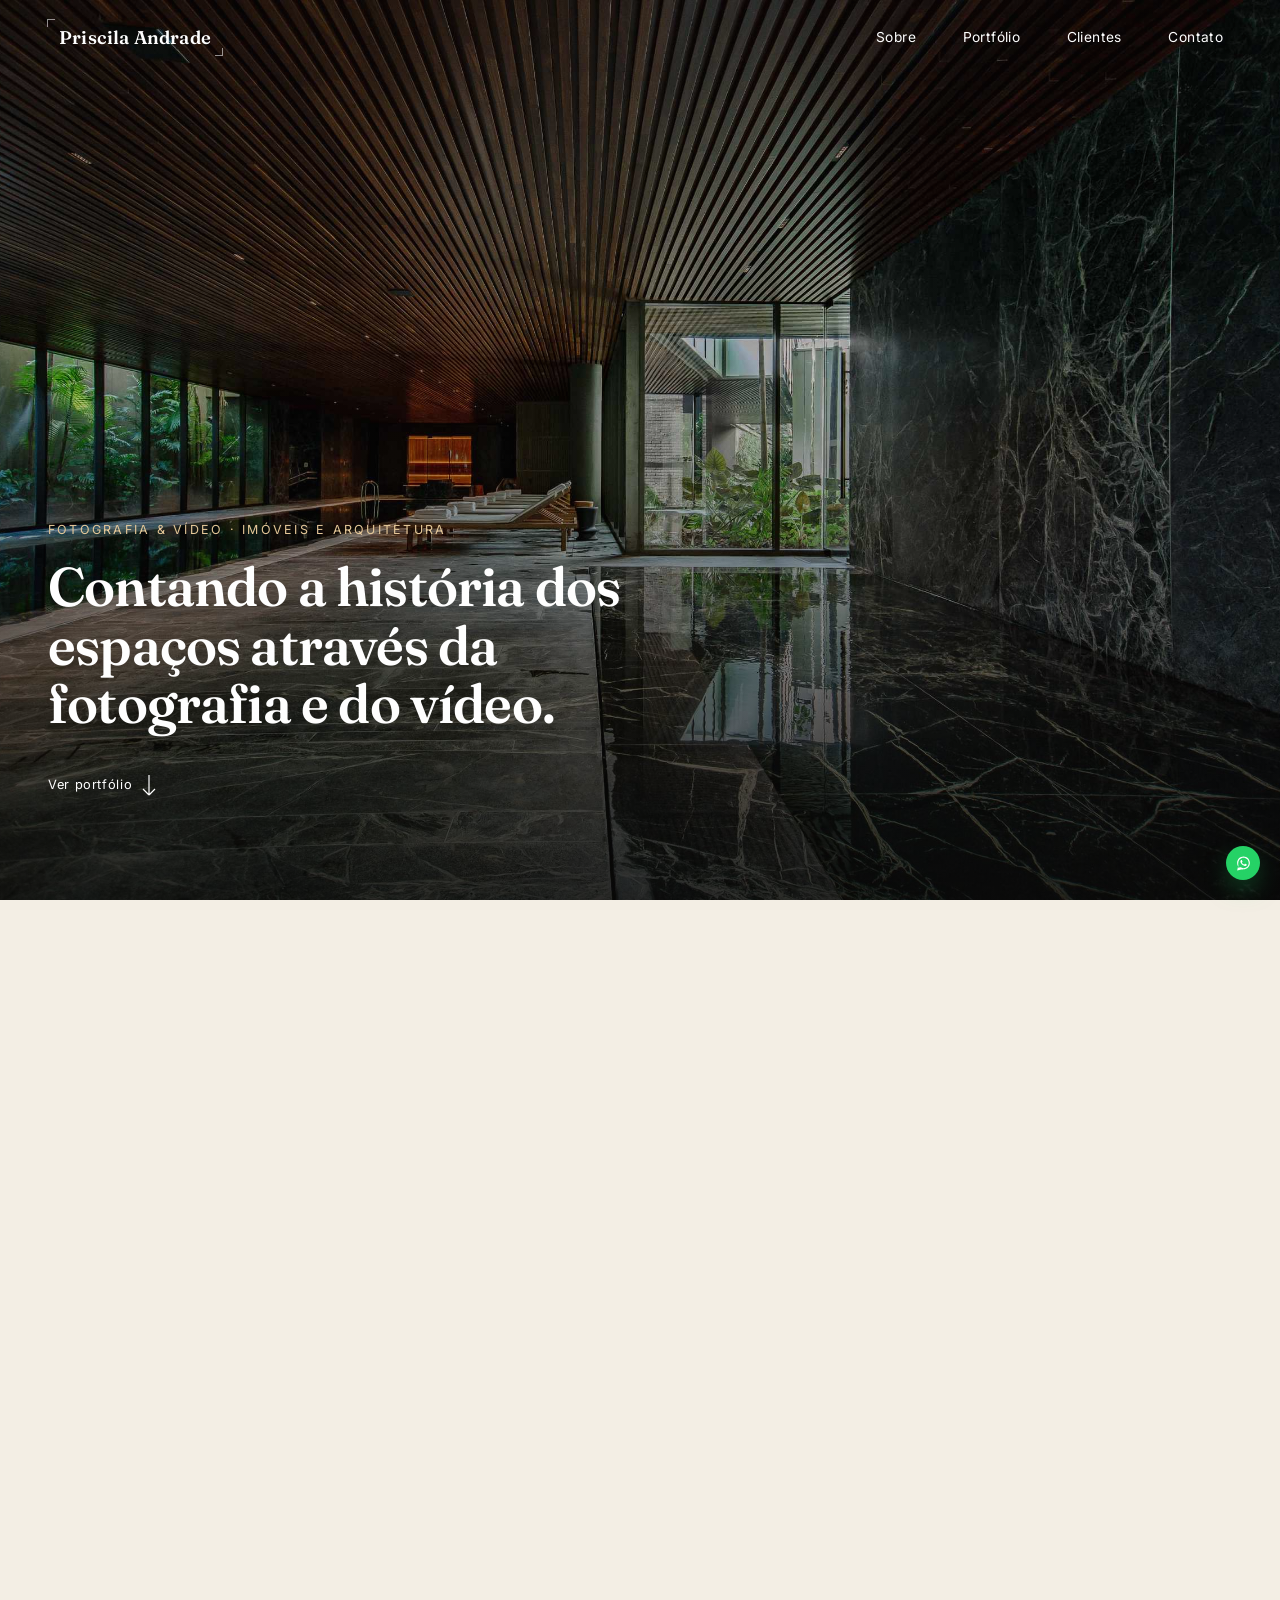
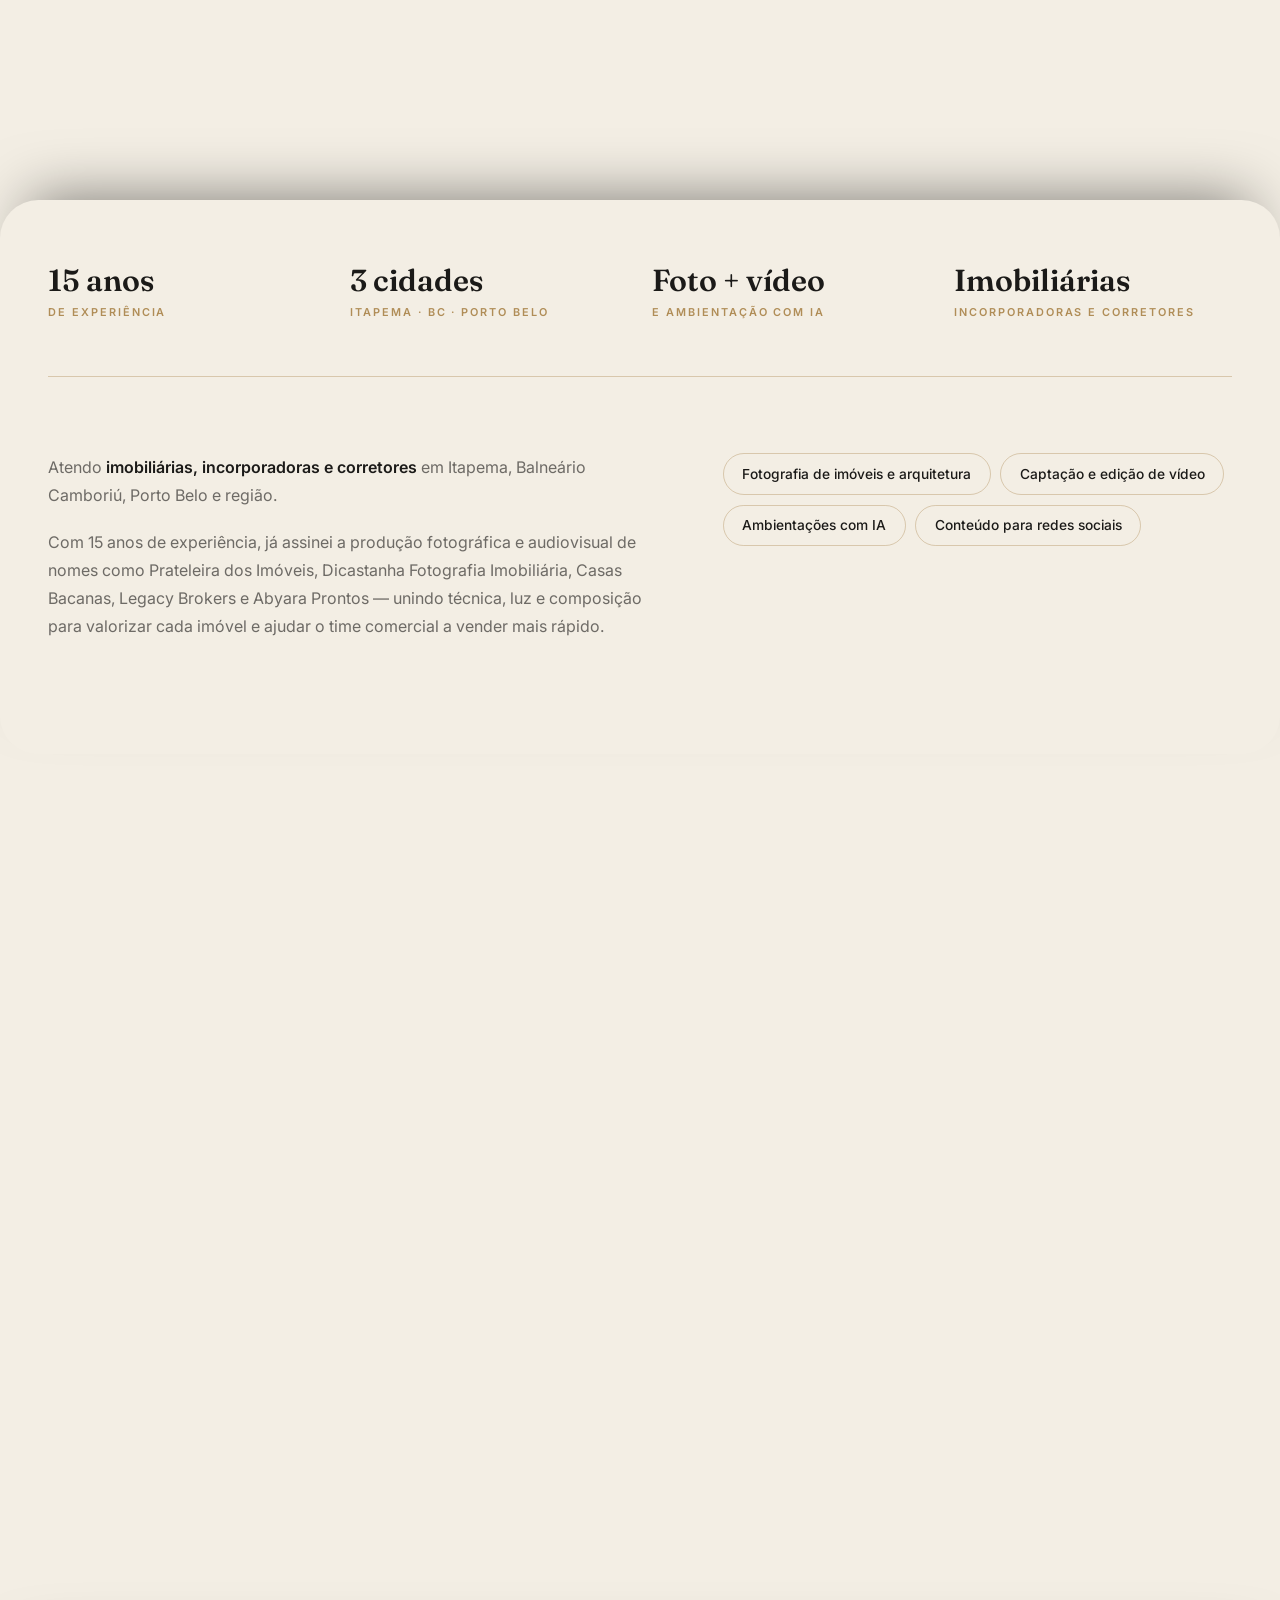
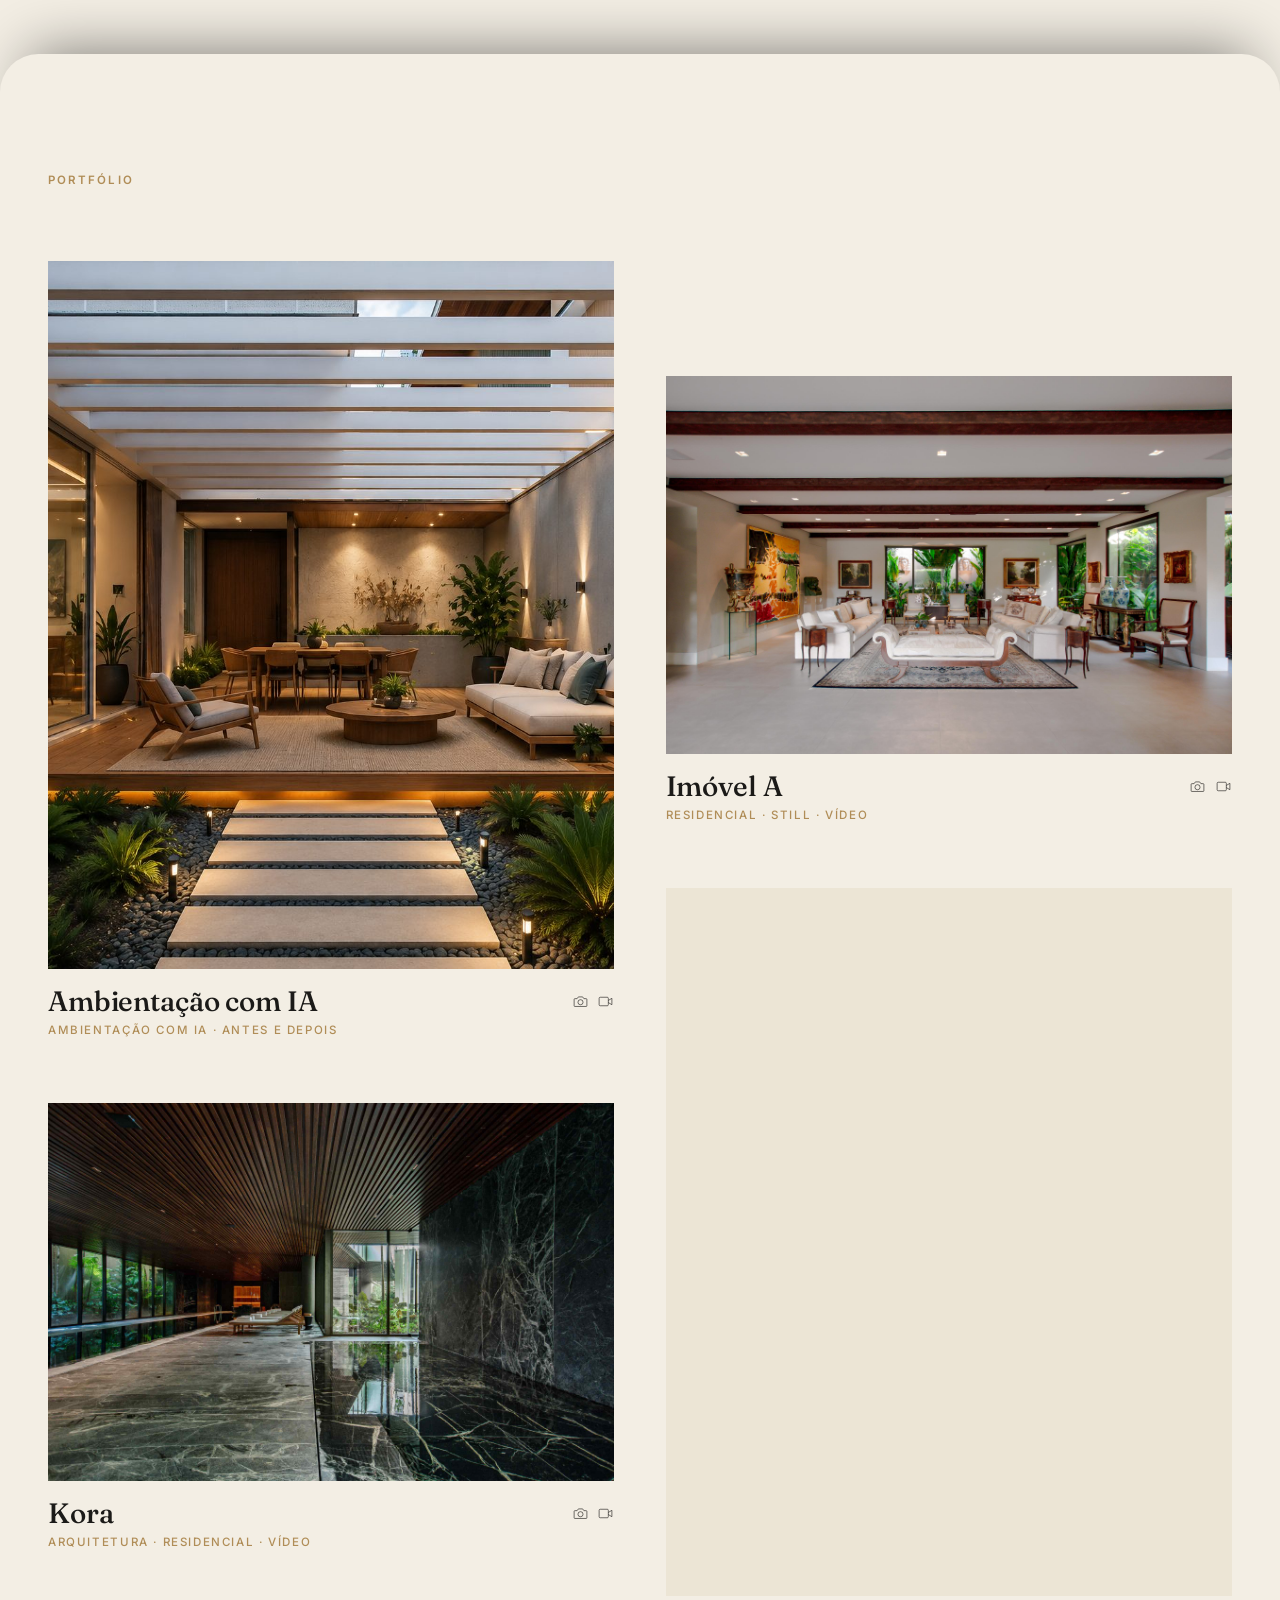
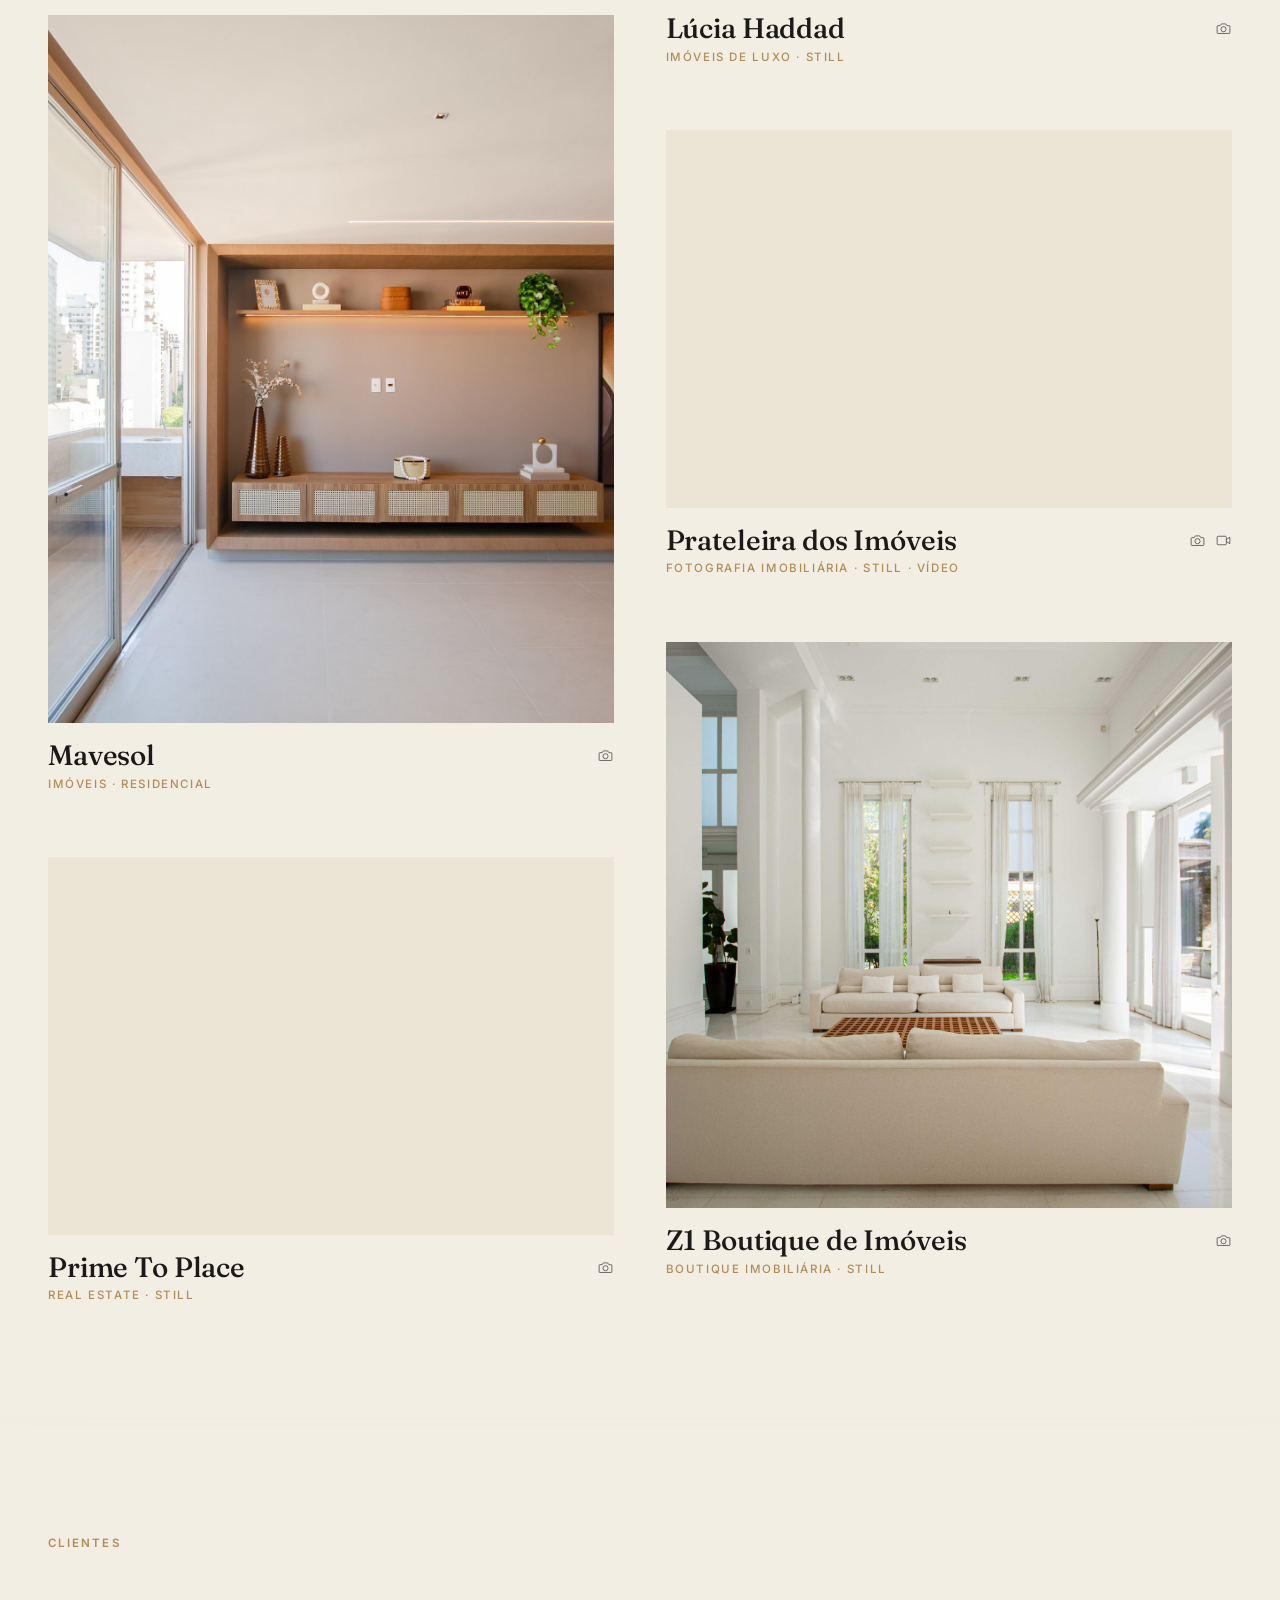
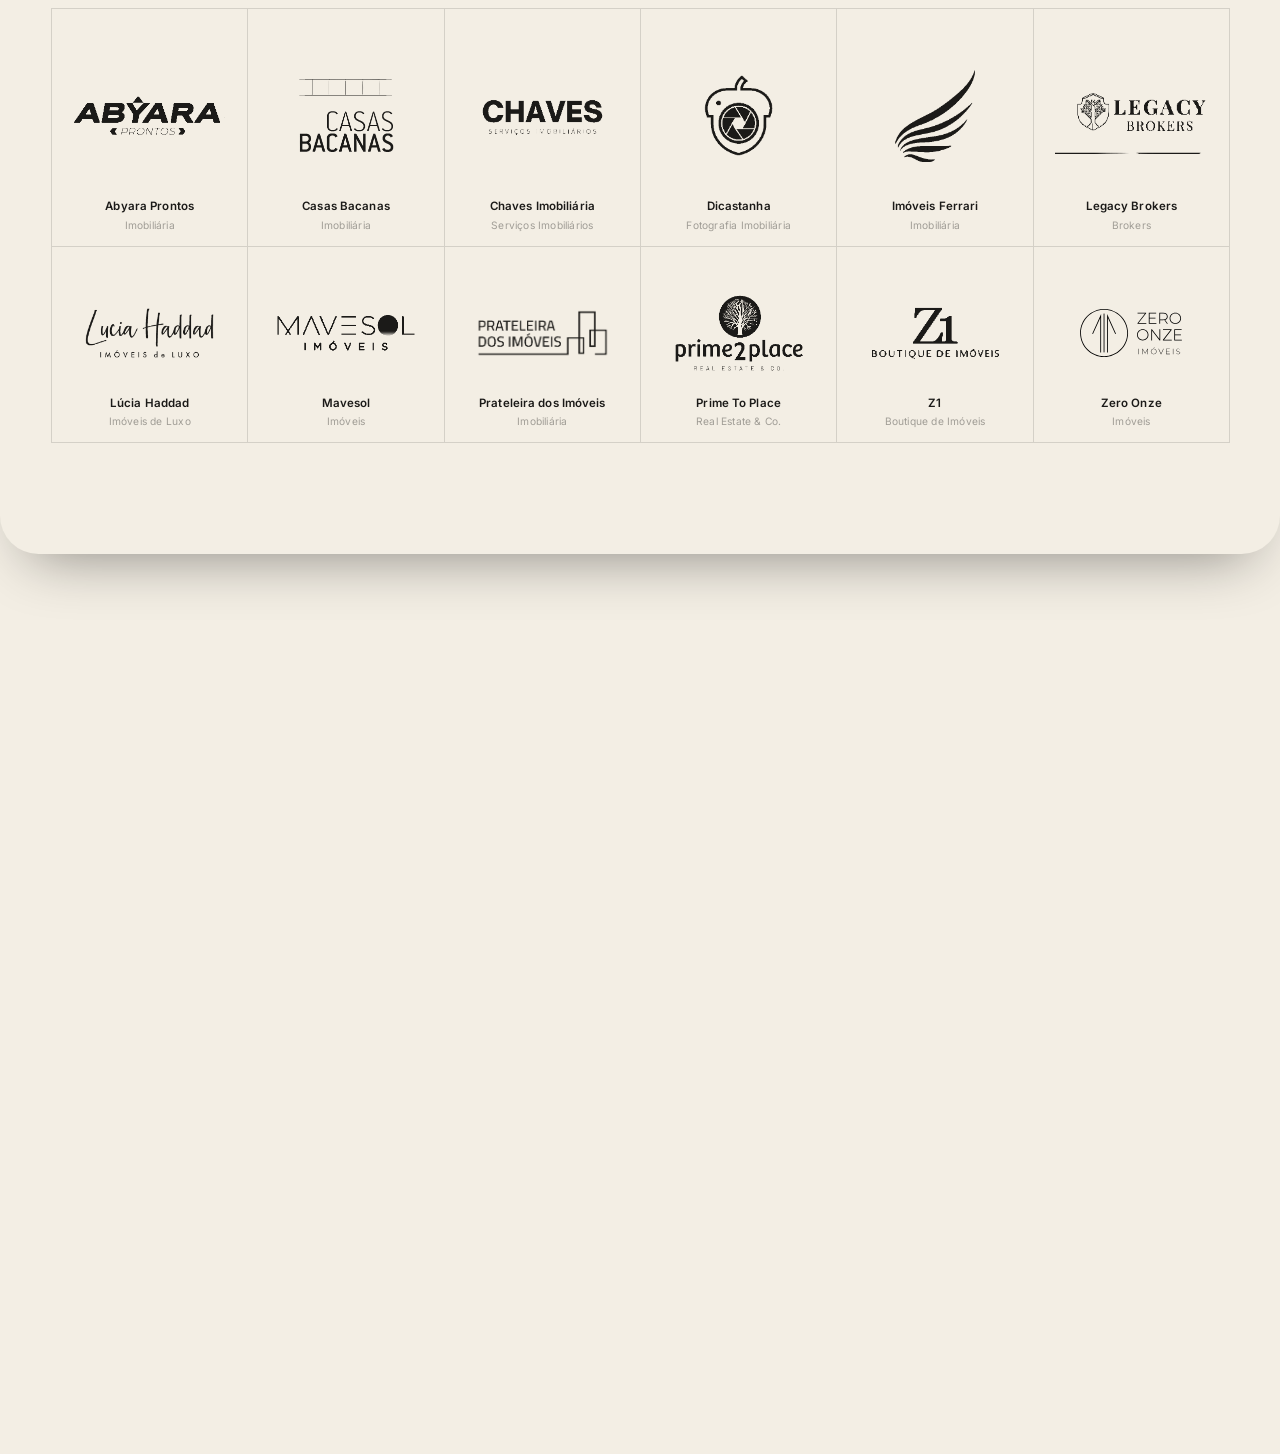
==== index.html @ 0132d10f "Mobile: one swipe moves to the next project and snaps to the screen Co-Authored-By: Claude Opus 5.5 " ====
<!doctype html>
<html lang="pt-BR">
<head>
<meta charset="UTF-8">
<meta name="viewport" content="width=device-width, initial-scale=1, viewport-fit=cover">
<meta name="color-scheme" content="light">
<link rel="icon" href="favicon.ico" sizes="any">
<link rel="icon" type="image/png" sizes="512x512" href="favicon-512.png">
<link rel="apple-touch-icon" href="apple-touch-icon.png">
<title>Fotografia de Imóveis em Itapema, Balneário Camboriú e Porto Belo | Priscila Andrade</title>
<meta name="description" content="Priscila Andrade, fotógrafa e videomaker especializada em imóveis e arquitetura. Atendimento em Itapema, Balneário Camboriú e Porto Belo, SC.">
<meta property="og:title" content="Priscila Andrade — Fotografia de Imóveis e Arquitetura">
<meta property="og:description" content="Fotografia e vídeo para imóveis e arquitetura em Itapema, Balneário Camboriú e Porto Belo.">
<meta property="og:image" content="https://priscilaandradefoto.com.br/share-image.jpg?v=2">
<meta property="og:image:width" content="1200">
<meta property="og:image:height" content="630">
<meta property="og:image:type" content="image/jpeg">
<meta property="og:url" content="https://priscilaandradefoto.com.br/">
<meta property="og:type" content="website">
<meta name="twitter:card" content="summary_large_image">
<meta name="twitter:title" content="Priscila Andrade — Fotografia de Imóveis e Arquitetura">
<meta name="twitter:description" content="Fotografia e vídeo para imóveis e arquitetura em Itapema, Balneário Camboriú e Porto Belo.">
<meta name="twitter:image" content="https://priscilaandradefoto.com.br/share-image.jpg?v=2">
<link rel="canonical" href="https://priscilaandradefoto.com.br/">
<script type="application/ld+json">
{
  "@context": "https://schema.org",
  "@graph": [
    {
      "@type": "WebSite",
      "@id": "https://priscilaandradefoto.com.br/#website",
      "url": "https://priscilaandradefoto.com.br/",
      "name": "Priscila Andrade — Fotografia & Vídeo para Imóveis e Arquitetura",
      "inLanguage": "pt-BR",
      "publisher": {
        "@id": "https://priscilaandradefoto.com.br/#negocio"
      }
    },
    {
      "@type": "ProfessionalService",
      "@id": "https://priscilaandradefoto.com.br/#negocio",
      "name": "Priscila Andrade — Fotografia & Vídeo",
      "description": "Fotografia e vídeo para imóveis e arquitetura, ambientações com inteligência artificial e conteúdo para redes sociais, para imobiliárias, incorporadoras e corretores.",
      "url": "https://priscilaandradefoto.com.br/",
      "image": "https://priscilaandradefoto.com.br/share-image.jpg?v=2",
      "telephone": "+5511974807165",
      "email": "priscilaandradefoto@gmail.com",
      "areaServed": [
        {
          "@type": "City",
          "name": "Itapema"
        },
        {
          "@type": "City",
          "name": "Balneário Camboriú"
        },
        {
          "@type": "City",
          "name": "Porto Belo"
        }
      ],
      "founder": {
        "@type": "Person",
        "@id": "https://priscilaandradefoto.com.br/#priscila",
        "name": "Priscila Andrade",
        "jobTitle": "Fotógrafa e videomaker",
        "url": "https://priscilaandradefoto.com.br/"
      },
      "sameAs": [
        "https://instagram.com/priscilaandradefoto"
      ]
    }
  ]
}
</script>
<link rel="preconnect" href="https://fonts.googleapis.com">
<link rel="preconnect" href="https://fonts.gstatic.com" crossorigin>
<link href="https://fonts.googleapis.com/css2?family=Fraunces:ital,opsz,wght@0,9..144,300;0,9..144,400;0,9..144,500;0,9..144,600;0,9..144,700;1,9..144,400;1,9..144,500&family=Inter:wght@300;400;500;600&display=swap" rel="stylesheet">
<link rel="stylesheet" href="style.css?v=20261118g">
</head>
<body>

<div class="grain"></div>

<header class="site-header" id="siteHeader">
  <a href="#top" class="brand">Priscila Andrade</a>
  <nav class="main-nav" id="mainNav">
    <a href="#sobre" class="nav-link">Sobre</a>
    <a href="#portfolio" class="nav-link">Portfólio</a>
    <a href="#clientes" class="nav-link">Clientes</a>
    <a href="#contato" class="nav-link">Contato</a>
  </nav>
  <button class="nav-toggle" id="navToggle" aria-label="Abrir menu" aria-expanded="false">
    <span></span><span></span><span></span>
  </button>
</header>

<div class="mobile-nav" id="mobileNav" aria-hidden="true">
  <div class="mobile-nav-bg" aria-hidden="true"></div>
  <div class="mobile-nav-inner">
    <nav class="mobile-nav-links" aria-label="Menu">
      <a href="#sobre" class="mobile-nav-link"><span class="mobile-nav-n">01</span><span>Sobre</span><span class="mobile-nav-arrow" aria-hidden="true">&rarr;</span></a>
      <a href="#portfolio" class="mobile-nav-link"><span class="mobile-nav-n">02</span><span>Portfólio</span><span class="mobile-nav-arrow" aria-hidden="true">&rarr;</span></a>
      <a href="#clientes" class="mobile-nav-link"><span class="mobile-nav-n">03</span><span>Clientes</span><span class="mobile-nav-arrow" aria-hidden="true">&rarr;</span></a>
      <a href="#contato" class="mobile-nav-link"><span class="mobile-nav-n">04</span><span>Contato</span><span class="mobile-nav-arrow" aria-hidden="true">&rarr;</span></a>
    </nav>
    <div class="mobile-nav-foot">
      <a class="footer-btn" href="https://wa.me/5511974807165" target="_blank" rel="noopener">
        <span class="footer-btn-label">Falar no WhatsApp</span>
        <span class="footer-btn-arrow" aria-hidden="true">&rarr;</span>
      </a>
      <div class="mobile-nav-panel">
        <span class="footer-label">Conecte</span>
        <div class="footer-social">
          <a href="https://instagram.com/priscilaandradefoto" target="_blank" rel="noopener" aria-label="Instagram @priscilaandradefoto" title="Instagram"><svg viewBox="0 0 24 24" width="20" height="20" fill="none" stroke="currentColor" stroke-width="1.7" aria-hidden="true"><rect x="3" y="3" width="18" height="18" rx="5"/><circle cx="12" cy="12" r="4.2"/><circle cx="17.2" cy="6.8" r="1.1" fill="currentColor" stroke="none"/></svg></a>
          <a href="https://wa.me/5511974807165" target="_blank" rel="noopener" aria-label="WhatsApp (11) 97480-7165" title="WhatsApp"><svg viewBox="0 0 32 32" width="21" height="21" fill="currentColor" aria-hidden="true"><path d="M16.02 3C9.4 3 4 8.37 4 15c0 2.37.66 4.58 1.8 6.47L4 29l7.73-1.75A11.9 11.9 0 0 0 16.02 27C22.63 27 28 21.63 28 15S22.63 3 16.02 3Zm0 21.8c-2.02 0-3.9-.58-5.5-1.58l-.4-.24-4.6 1.04 1-4.48-.26-.42A9.7 9.7 0 0 1 6.2 15c0-5.42 4.4-9.8 9.82-9.8 5.4 0 9.8 4.38 9.8 9.8 0 5.42-4.4 9.8-9.8 9.8Zm5.38-7.34c-.3-.15-1.75-.86-2.02-.96-.27-.1-.47-.15-.66.15-.2.3-.76.96-.94 1.16-.17.2-.35.22-.65.08-.3-.15-1.24-.46-2.37-1.46-.87-.78-1.46-1.74-1.63-2.04-.17-.3-.02-.46.13-.6.13-.13.3-.35.45-.52.15-.17.2-.3.3-.5.1-.2.05-.37-.02-.52-.08-.15-.66-1.6-.9-2.2-.24-.57-.48-.5-.66-.5h-.56c-.2 0-.52.07-.79.37s-1.04 1.02-1.04 2.48c0 1.46 1.07 2.87 1.22 3.07.15.2 2.1 3.2 5.08 4.49.71.3 1.26.49 1.69.63.71.22 1.36.19 1.87.12.57-.09 1.75-.71 2-1.4.24-.68.24-1.27.17-1.4-.07-.12-.27-.2-.57-.34Z"/></svg></a>
        </div>
        <a href="mailto:priscilaandradefoto@gmail.com">priscilaandradefoto@gmail.com</a>
      </div>
      <p class="mobile-nav-base">Itapema · Balneário Camboriú · Porto&nbsp;Belo</p>
    </div>
  </div>
</div>

<main id="top">

  <!-- HERO -->
  <div class="stage" id="stage">
    <section class="hero" id="hero">
      <div class="hero-media">
        <img src="kora/kora-01.jpg" alt="Piscina interna com forro de ripas de madeira, piso de mármore e jardim ao fundo — projeto Kora" class="hero-img" fetchpriority="high">
        <div class="hero-scrim"></div>
      </div>
      <div class="hero-content">
        <p class="hero-eyebrow reveal">Fotografia &amp; Vídeo · Imóveis e Arquitetura</p>
        <h1 class="hero-headline reveal">Contando a história dos espaços através da fotografia e do vídeo.</h1>
        <a href="#portfolio" class="hero-scroll reveal">
          <span>Ver portfólio</span>
          <svg width="14" height="22" viewBox="0 0 14 22" fill="none"><path d="M7 1V21M7 21L1 15M7 21L13 15" stroke="currentColor" stroke-width="1.2"/></svg>
        </a>
      </div>
    </section>
  <div class="sobre-band" id="sobreBand">
    <div class="sobre-band-inner">
      <span class="section-tag light reveal">Sobre</span>
      <h2 class="section-title sobre-title reveal">Priscila Andrade</h2>
      <p class="sobre-lead reveal">Fotógrafa e videomaker de imóveis e arquitetura. Paulistana, hoje em Itapema,&nbsp;SC.</p>
    </div>
  </div>
    <div class="stage-spacer" aria-hidden="true"></div>
    <span class="stage-anchor" id="sobre"></span>
    <section class="sobre">
      <div class="sobre-inner">
        <ul class="ficha reveal">
          <li><span class="ficha-num">15 anos</span><span class="ficha-label">de experiência</span></li>
          <li><span class="ficha-num">3 cidades</span><span class="ficha-label">Itapema · BC · Porto Belo</span></li>
          <li><span class="ficha-num">Foto + vídeo</span><span class="ficha-label">e ambientação com IA</span></li>
          <li><span class="ficha-num">Imobiliárias</span><span class="ficha-label">incorporadoras e corretores</span></li>
        </ul>
        <div class="sobre-body">
          <div class="sobre-copy">
            <p class="sobre-text reveal">Atendo <strong>imobiliárias, incorporadoras e corretores</strong> em Itapema, Balneário Camboriú, Porto Belo e região.</p>
            <p class="sobre-text reveal">Com 15 anos de experiência, já assinei a produção fotográfica e audiovisual de nomes como Prateleira dos Imóveis, Dicastanha Fotografia Imobiliária, Casas Bacanas, Legacy Brokers e Abyara Prontos — unindo técnica, luz e composição para valorizar cada imóvel e ajudar o time comercial a vender mais&nbsp;rápido.</p>
          </div>
          <ul class="sobre-chips reveal">
            <li>Fotografia de imóveis e arquitetura</li>
            <li>Captação e edição de vídeo</li>
            <li>Ambientações com IA</li>
            <li>Conteúdo para redes sociais</li>
          </ul>
        </div>
      </div>
    </section>
  </div>

  <!-- SOBRE -->
  <!-- PORTFOLIO -->
  <section class="portfolio" id="portfolio" aria-label="Portfólio">
    <div class="portfolio-heading">
      <span class="section-tag reveal">Portfólio</span>
    </div>
    <div class="pf-grid" id="portfolioList"></div>
  </section>

  <!-- CLIENTES -->
  <section class="clientes" id="clientes" aria-label="Clientes">
    <span class="section-tag reveal">Clientes</span>
    <div class="clients-grid" id="clientsGrid"></div>
  </section>

  <!-- CONTATO -->
</main>

<!-- RODAPÉ: fica parado atrás da página e é revelado no fim do scroll -->
<footer class="site-footer" id="contato">
  <div class="footer-bg" aria-hidden="true"></div>
  <div class="footer-inner">
    <div class="footer-top">
      <div class="footer-lead">
        <h2 class="footer-statement">Vamos contar a história do <em>seu imóvel?</em></h2>
        <a class="footer-btn" href="https://wa.me/5511974807165" target="_blank" rel="noopener">
          <span class="footer-btn-label">Falar no WhatsApp</span>
          <span class="footer-btn-arrow" aria-hidden="true">&rarr;</span>
        </a>
      </div>
      <div class="footer-cols">
        <div class="footer-col">
          <span class="footer-label">Navegue</span>
          <a href="#sobre">Sobre</a>
          <a href="#portfolio">Portfólio</a>
          <a href="#clientes">Clientes</a>
          <a href="/privacidade/">Privacidade</a>
        </div>
        <div class="footer-col">
          <span class="footer-label">Conecte</span>
          <div class="footer-social">
            <a href="https://instagram.com/priscilaandradefoto" target="_blank" rel="noopener" aria-label="Instagram @priscilaandradefoto" title="Instagram"><svg viewBox="0 0 24 24" width="20" height="20" fill="none" stroke="currentColor" stroke-width="1.7" aria-hidden="true"><rect x="3" y="3" width="18" height="18" rx="5"/><circle cx="12" cy="12" r="4.2"/><circle cx="17.2" cy="6.8" r="1.1" fill="currentColor" stroke="none"/></svg></a>
            <a href="https://wa.me/5511974807165" target="_blank" rel="noopener" aria-label="WhatsApp (11) 97480-7165" title="WhatsApp"><svg viewBox="0 0 32 32" width="21" height="21" fill="currentColor" aria-hidden="true"><path d="M16.02 3C9.4 3 4 8.37 4 15c0 2.37.66 4.58 1.8 6.47L4 29l7.73-1.75A11.9 11.9 0 0 0 16.02 27C22.63 27 28 21.63 28 15S22.63 3 16.02 3Zm0 21.8c-2.02 0-3.9-.58-5.5-1.58l-.4-.24-4.6 1.04 1-4.48-.26-.42A9.7 9.7 0 0 1 6.2 15c0-5.42 4.4-9.8 9.82-9.8 5.4 0 9.8 4.38 9.8 9.8 0 5.42-4.4 9.8-9.8 9.8Zm5.38-7.34c-.3-.15-1.75-.86-2.02-.96-.27-.1-.47-.15-.66.15-.2.3-.76.96-.94 1.16-.17.2-.35.22-.65.08-.3-.15-1.24-.46-2.37-1.46-.87-.78-1.46-1.74-1.63-2.04-.17-.3-.02-.46.13-.6.13-.13.3-.35.45-.52.15-.17.2-.3.3-.5.1-.2.05-.37-.02-.52-.08-.15-.66-1.6-.9-2.2-.24-.57-.48-.5-.66-.5h-.56c-.2 0-.52.07-.79.37s-1.04 1.02-1.04 2.48c0 1.46 1.07 2.87 1.22 3.07.15.2 2.1 3.2 5.08 4.49.71.3 1.26.49 1.69.63.71.22 1.36.19 1.87.12.57-.09 1.75-.71 2-1.4.24-.68.24-1.27.17-1.4-.07-.12-.27-.2-.57-.34Z"/></svg></a>
          </div>
          <a href="mailto:priscilaandradefoto@gmail.com">priscilaandradefoto@gmail.com</a>
        </div>
        <a href="#top" class="footer-up" aria-label="Voltar ao topo">&uarr;</a>
      </div>
    </div>
    <div class="footer-bottom">
      <div class="footer-base">
        <span>© <span id="year"></span> Priscila Andrade</span>
        <span>Itapema · Balneário Camboriú · Porto Belo</span>
        <div class="rl-credito"><a href="https://www.rlisboadesign.com.br/?utm_source=credito-site&utm_medium=rodape" target="_blank" rel="noopener" aria-label="Site desenvolvido por R. Lisboa Estúdio 162"><span>Desenvolvido por</span><svg viewBox="0 -170 2687 180" xmlns="http://www.w3.org/2000/svg" aria-hidden="true"><g fill="currentColor"><path d="M42.60-54L42.60-84.40L97.20-84.40Q107.20-84.40 112.80-89Q118.40-93.60 118.40-101.80L118.40-101.80Q118.40-110.20 112.80-114.70Q107.20-119.20 97.20-119.20L97.20-119.20L36.80-119.20L55.40-139L55.40 0L14 0L14-150L103-150Q120.20-150 133-143.90Q145.80-137.80 153-127.10Q160.20-116.40 160.20-101.80L160.20-101.80Q160.20-87.60 153-76.80Q145.80-66 133-60Q120.20-54 103-54L103-54L42.60-54ZM117.40 0L65-70.20L111.60-70.20L165.40 0L117.40 0Z"/><path d="M277.60-150L319-150L319-18.40L300.40-36.80L412.60-36.80L412.60 0L277.60 0L277.60-150Z"/><path d="M431.6 0V-110.10000000000001Q431.6 -114.2 435.70000000000005 -114.2H468.5Q472.6 -114.2 472.6 -110.10000000000001V0Z"/><rect x="430.112" y="-163.088" width="43.976" height="43.976" rx="14.818"/><path d="M631.40-37.20L631.40-37.20Q631.40-24 623.40-15Q615.40-6 600.60-1.40Q585.80 3.20 565.00 3.20L565.00 3.20Q543.60 3.20 527.50-2Q511.40-7.20 502.40-16.60Q493.40-26 492.80-38.40L492.80-38.40L534.20-38.40Q535.60-33.80 539.70-30.50Q543.80-27.20 550.60-25.50Q557.40-23.80 566.80-23.80L566.80-23.80Q579.00-23.80 585.30-26.20Q591.60-28.60 591.60-33.40L591.60-33.40Q591.60-37.20 586.80-39.10Q582.00-41 570.40-42L570.40-42L550.20-43.60Q530.00-45 518.10-49.70Q506.20-54.40 501.00-61.90Q495.80-69.40 495.80-79L495.80-79Q495.80-92 503.90-100.50Q512.00-109 526.50-113.30Q541.00-117.60 560.40-117.60L560.40-117.60Q579.60-117.60 594.60-112.60Q609.60-107.60 618.60-98.70Q627.60-89.80 629.00-77.80L629.00-77.80L587.60-77.80Q586.60-81.60 583.20-84.70Q579.80-87.80 573.80-89.80Q567.80-91.80 558.40-91.80L558.40-91.80Q547.40-91.80 541.70-89.40Q536.00-87 536.00-82.60L536.00-82.60Q536.00-79.20 539.50-77.20Q543.00-75.20 552.60-74.40L552.60-74.40L579.20-72.40Q599.00-71.20 610.40-66.70Q621.80-62.20 626.60-54.80Q631.40-47.40 631.40-37.20Z"/><path d="M646.60 0L646.60-154L687.60-154L687.60-81L682.20-70.60L682.20-41.80L687.60-31.80L687.60 0L646.60 0ZM674.40-57L674.40-57Q677.20-75.60 685.40-89.10Q693.60-102.60 706.50-110.10Q719.40-117.60 735.40-117.60L735.40-117.60Q752.20-117.60 764.90-110Q777.60-102.40 784.70-88.80Q791.80-75.20 791.80-57L791.80-57Q791.80-39.20 784.70-25.50Q777.60-11.80 764.90-4.30Q752.20 3.20 735.40 3.20L735.40 3.20Q719.20 3.20 706.40-4.30Q693.60-11.80 685.40-25.40Q677.20-39 674.40-57ZM750.60-57L750.60-57Q750.60-65.60 747.10-72.20Q743.60-78.80 737.40-82.60Q731.20-86.40 723.00-86.40L723.00-86.40Q714.80-86.40 707.40-82.60Q700.00-78.80 694.40-72.20Q688.80-65.60 685.80-57L685.80-57Q688.80-48.60 694.40-42Q700.00-35.40 707.40-31.70Q714.80-28 723.00-28L723.00-28Q731.20-28 737.40-31.70Q743.60-35.40 747.10-42Q750.60-48.60 750.60-57Z"/><path d="M876.40 3.20L876.40 3.20Q854.40 3.20 838-4.30Q821.60-11.80 812.40-25.50Q803.20-39.20 803.20-57L803.20-57Q803.20-75.20 812.40-88.80Q821.60-102.40 838-110Q854.40-117.60 876.40-117.60L876.40-117.60Q898.20-117.60 914.70-110Q931.20-102.40 940.40-88.80Q949.60-75.20 949.60-57L949.60-57Q949.60-39.20 940.40-25.50Q931.20-11.80 914.70-4.30Q898.20 3.20 876.40 3.20ZM876.40-27L876.40-27Q886.40-27 893.50-30.60Q900.60-34.20 904.40-41Q908.20-47.80 908.20-57L908.20-57Q908.20-66.60 904.40-73.30Q900.60-80 893.50-83.60Q886.40-87.20 876.40-87.20L876.40-87.20Q866.40-87.20 859.20-83.60Q852-80 848.20-73.30Q844.40-66.60 844.40-57.20L844.40-57.20Q844.40-47.80 848.20-41Q852-34.20 859.20-30.60Q866.40-27 876.40-27Z"/><path d="M1110.40 0L1068 0L1062.80-41.20L1068.20-57L1062.80-72.80L1068-114.20L1110.40-114.20L1103.20-57.20L1110.40 0ZM1077.60-57L1077.60-57Q1074.80-39 1066.50-25.40Q1058.20-11.80 1045.50-4.30Q1032.80 3.20 1016.60 3.20L1016.60 3.20Q999.80 3.20 987.10-4.30Q974.40-11.80 967.20-25.50Q960-39.20 960-57L960-57Q960-75.20 967.20-88.80Q974.40-102.40 987.10-110Q999.80-117.60 1016.60-117.60L1016.60-117.60Q1032.80-117.60 1045.50-110.10Q1058.20-102.60 1066.60-89.10Q1075-75.60 1077.60-57ZM1001.40-57L1001.40-57Q1001.40-48.60 1004.90-42Q1008.40-35.40 1014.60-31.70Q1020.80-28 1028.80-28L1028.80-28Q1037.20-28 1044.60-31.70Q1052-35.40 1057.60-42Q1063.20-48.60 1066-57L1066-57Q1063.20-65.60 1057.60-72.20Q1052-78.80 1044.60-82.60Q1037.20-86.40 1028.80-86.40L1028.80-86.40Q1020.80-86.40 1014.60-82.60Q1008.40-78.80 1004.90-72.20Q1001.40-65.60 1001.40-57Z"/></g><circle cx="204" cy="-21" r="23" class="rl-p"/><rect x="1174.8" y="-61.2" width="69.7" height="8.200000000000001" class="rl-f"/><g transform="translate(1304.5 0)" fill="currentColor" opacity=".6"><path d="M31.80-86L136.60-86L136.60-64L31.80-64L31.80-86ZM38.60-142L49.20-75L38.60-8L26-22.80L142.40-22.80L142.40 0L11.60 0L23.60-75L11.60-150L141.40-150L141.40-127.20L26-127.20L38.60-142Z"/><path d="M280.20-34.40L280.20-34.40Q280.20-23 273.80-14.60Q267.40-6.20 254.40-1.70Q241.40 2.80 221.80 2.80L221.80 2.80Q201.60 2.80 186.80-2.30Q172.00-7.40 163.90-16.70Q155.80-26 155.20-38.20L155.20-38.20L181.60-38.20Q182.80-31.80 188.10-26.90Q193.40-22 202.10-19.40Q210.80-16.80 222-16.80L222-16.80Q238.20-16.80 246.40-20.70Q254.60-24.60 254.60-32.60L254.60-32.60Q254.60-38 249.10-40.80Q243.60-43.60 228.40-45L228.40-45L206.20-47Q188.20-48.60 177.80-53.50Q167.40-58.40 163.00-65.50Q158.60-72.60 158.60-80.60L158.60-80.60Q158.60-92.20 165.80-100Q173.00-107.80 185.80-111.90Q198.60-116 215.60-116L215.60-116Q233.20-116 247.00-111.10Q260.80-106.20 269-97.50Q277.20-88.80 278.20-77.40L278.20-77.40L251.80-77.40Q251.00-82 247.10-86.30Q243.20-90.60 235.30-93.50Q227.40-96.40 214.20-96.40L214.20-96.40Q200.20-96.40 192.30-92.80Q184.40-89.20 184.40-82.20L184.40-82.20Q184.40-77.80 189.20-74.70Q194.00-71.60 207.00-70.40L207.00-70.40L235.60-67.80Q252.80-66.20 262.50-61.70Q272.20-57.20 276.20-50.20Q280.20-43.20 280.20-34.40Z"/><path d="M308.60-93.20L284.40-93.20L284.40-105L308.60-111.20L319.40-142.80L334.60-142.80L334.60-113.20L387.20-113.20L387.20-93.20L334.60-93.20L334.60-44.20Q334.60-30 340.70-24.30Q346.80-18.60 360.60-18.60L360.60-18.60Q369.40-18.60 376.20-20.50Q383.00-22.40 389.20-26L389.20-26L389.20-4.60Q384.00-2 374.50 0.40Q365.00 2.80 355.00 2.80L355.00 2.80Q338.40 2.80 328.20-2.70Q318.00-8.20 313.30-17.90Q308.60-27.60 308.60-40.20L308.60-40.20L308.60-93.20Z"/><path d="M451.60 2.80L451.60 2.80Q436.00 2.80 425.10-3.60Q414.20-10 408.40-22Q402.60-34 402.60-50.60L402.60-50.60L402.60-113.20L428.60-113.20L428.60-54.60Q428.60-37 436.70-27.90Q444.80-18.80 460.00-18.80L460.00-18.80Q471.00-18.80 478.90-23.60Q486.80-28.40 491.20-37.30Q495.60-46.20 495.60-58L495.60-58L504.60-53Q503.00-35.60 495.80-23.10Q488.60-10.60 477.20-3.90Q465.80 2.80 451.60 2.80ZM528.20 0L502.20 0L495.60-40.80L495.60-113.20L521.60-113.20L521.60-36.80L528.20 0ZM447.40-125.40L471.80-159.80L497.80-159.80L472.40-125.40L447.40-125.40Z"/><path d="M679.20 0L652.60 0L648.20-43L654.00-56.40L648.40-71.80L656.80-154L683.60-154L673.40-58.20L679.20 0ZM660.20-56.60L660.20-56.60Q656.40-38.80 647.60-25.40Q638.80-12 625.90-4.60Q613.00 2.80 597.20 2.80L597.20 2.80Q580.60 2.80 567.80-4.70Q555.00-12.20 547.80-25.60Q540.60-39 540.60-56.60L540.60-56.60Q540.60-74.40 547.80-87.70Q555.00-101 567.80-108.50Q580.60-116 597.20-116L597.20-116Q613.00-116 625.90-108.60Q638.80-101.20 647.70-87.90Q656.60-74.60 660.20-56.60ZM567.00-56.60L567.00-56.60Q567.00-45.20 571.70-36.50Q576.40-27.80 584.60-22.90Q592.80-18 603.40-18L603.40-18Q614.20-18 623.40-22.90Q632.60-27.80 639.70-36.50Q646.80-45.20 651.00-56.60L651.00-56.60Q646.80-68 639.70-76.70Q632.60-85.40 623.40-90.30Q614.20-95.20 603.40-95.20L603.40-95.20Q592.80-95.20 584.60-90.30Q576.40-85.40 571.70-76.70Q567.00-68 567.00-56.60Z"/><path d="M700.20 0L700.20-114L713.20-111.60L726.20-114L726.20 0L700.20 0ZM713.20-128.20L713.20-128.20Q705.80-128.20 701.00-132.30Q696.20-136.40 696.20-143L696.20-143Q696.20-149.60 701.00-153.70Q705.80-157.80 713.20-157.80L713.20-157.80Q720.80-157.80 725.50-153.70Q730.20-149.60 730.20-143L730.20-143Q730.20-136.40 725.50-132.30Q720.80-128.20 713.20-128.20Z"/><path d="M812.40 2.80L812.40 2.80Q791.80 2.80 776.30-4.70Q760.80-12.20 752.10-25.60Q743.40-39 743.40-56.60L743.40-56.60Q743.40-74.40 752.10-87.70Q760.80-101 776.30-108.50Q791.80-116 812.40-116L812.40-116Q833.00-116 848.50-108.50Q864.00-101 872.70-87.70Q881.40-74.40 881.40-56.60L881.40-56.60Q881.40-39 872.70-25.60Q864.00-12.20 848.50-4.70Q833.00 2.80 812.40 2.80ZM812.40-17.60L812.40-17.60Q825.60-17.60 835.10-22.40Q844.60-27.20 849.80-35.90Q855.00-44.60 855.00-56.60L855.00-56.60Q855.00-68.60 849.80-77.30Q844.60-86 835.10-90.80Q825.60-95.60 812.40-95.60L812.40-95.60Q799.40-95.60 789.80-90.80Q780.20-86 775.00-77.30Q769.80-68.60 769.80-56.60L769.80-56.60Q769.80-44.60 775.00-35.90Q780.20-27.20 789.80-22.40Q799.40-17.60 812.40-17.60Z"/><path d="M990.60-150L1010.40-150L1010.40 0L984.00 0L984.00-142L998.40-129.20L935.60-118.20L935.60-139.20L990.60-150Z"/><path d="M1110.80-152.80L1110.80-152.80Q1128.60-152.80 1142.40-147.40Q1156.20-142 1165.00-132.70Q1173.80-123.40 1176.00-111.40L1176.00-111.40L1150.00-111.40Q1146.80-119.60 1138.00-125.30Q1129.20-131 1111.40-131L1111.40-131Q1093.40-131 1082.00-124.30Q1070.60-117.60 1065.30-105.30Q1060.00-93 1060.00-75.80L1060.00-75.80Q1060.00-58 1066.00-45.20Q1072.00-32.40 1083.80-25.70Q1095.60-19 1113.00-19L1113.00-19Q1126.20-19 1135.10-22.70Q1144.00-26.40 1148.50-33Q1153.00-39.60 1153.00-47.80L1153.00-47.80Q1153.00-55.60 1149.00-61.70Q1145.00-67.80 1136.70-71.40Q1128.40-75 1115.40-75L1115.40-75Q1098.00-75 1083.20-66.60Q1068.40-58.20 1058.60-44.80L1058.60-44.80L1047.40-53Q1054.00-65.20 1064.50-75.10Q1075.00-85 1089.10-90.90Q1103.20-96.80 1120.60-96.80L1120.60-96.80Q1138.40-96.80 1151.70-90.90Q1165.00-85 1172.30-74.20Q1179.60-63.40 1179.60-48.60L1179.60-48.60Q1179.60-33.40 1171.40-21.80Q1163.20-10.20 1148.30-3.70Q1133.40 2.80 1113.00 2.80L1113.00 2.80Q1087.20 2.80 1069.60-7.10Q1052.00-17 1043.10-34.60Q1034.20-52.20 1034.20-75L1034.20-75Q1034.20-97.80 1043.00-115.40Q1051.80-133 1068.90-142.90Q1086.00-152.80 1110.80-152.80Z"/><path d="M1220.00-98.40L1193.40-98.40Q1194.60-115 1204.10-127.20Q1213.60-139.40 1229.40-146.10Q1245.20-152.80 1265.40-152.80L1265.40-152.80Q1284.60-152.80 1299.10-146.80Q1313.60-140.80 1321.70-130Q1329.80-119.20 1329.80-105L1329.80-105Q1329.80-94 1324.50-84.60Q1319.20-75.20 1307.10-65.50Q1295.00-55.80 1274.40-43.60L1274.40-43.60L1224.60-14.20L1221.20-22L1334.40-22L1334.40 0L1194.80 0L1194.80-19.20L1258.60-58Q1275.40-68.20 1285.10-75.70Q1294.80-83.20 1299.00-89.80Q1303.20-96.40 1303.20-103.80L1303.20-103.80Q1303.20-111.60 1299.00-117.80Q1294.80-124 1286.30-127.60Q1277.80-131.20 1264.60-131.20L1264.60-131.20Q1249.60-131.20 1240.00-126.80Q1230.40-122.40 1225.70-114.90Q1221.00-107.40 1220.00-98.40L1220.00-98.40Z"/></g></svg></a></div>
      </div>
    </div>
  </div>
</footer>

<!-- WHATSAPP FLOAT -->
<a class="whatsapp-float" href="https://wa.me/5511974807165" target="_blank" rel="noopener" aria-label="Falar no WhatsApp">
  <svg viewBox="0 0 32 32" width="17" height="17" fill="currentColor"><path d="M16.02 3C9.4 3 4 8.37 4 15c0 2.37.66 4.58 1.8 6.47L4 29l7.73-1.75A11.9 11.9 0 0 0 16.02 27C22.63 27 28 21.63 28 15S22.63 3 16.02 3Zm0 21.8c-2.02 0-3.9-.58-5.5-1.58l-.4-.24-4.6 1.04 1-4.48-.26-.42A9.7 9.7 0 0 1 6.2 15c0-5.42 4.4-9.8 9.82-9.8 5.4 0 9.8 4.38 9.8 9.8 0 5.42-4.4 9.8-9.8 9.8Zm5.38-7.34c-.3-.15-1.75-.86-2.02-.96-.27-.1-.47-.15-.66.15-.2.3-.76.96-.94 1.16-.17.2-.35.22-.65.08-.3-.15-1.24-.46-2.37-1.46-.87-.78-1.46-1.74-1.63-2.04-.17-.3-.02-.46.13-.6.13-.13.3-.35.45-.52.15-.17.2-.3.3-.5.1-.2.05-.37-.02-.52-.08-.15-.66-1.6-.9-2.2-.24-.57-.48-.5-.66-.5h-.56c-.2 0-.52.07-.79.37s-1.04 1.02-1.04 2.48c0 1.46 1.07 2.87 1.22 3.07.15.2 2.1 3.2 5.08 4.49.71.3 1.26.49 1.69.63.71.22 1.36.19 1.87.12.57-.09 1.75-.71 2-1.4.24-.68.24-1.27.17-1.4-.07-.12-.27-.2-.57-.34Z"/></svg>
</a>

<!-- CASE OVERLAY -->
<div class="case-overlay" id="caseOverlay" aria-hidden="true">
  <div class="case-watermark" id="caseWatermark" aria-hidden="true"></div>
  <button class="overlay-close" id="caseClose" aria-label="Fechar case">✕</button>
  <div class="case-inner">
    <div class="case-head">
      <h2 class="case-title" id="caseTitle"></h2>
      <div class="case-tags" id="caseTags"></div>
    </div>
    <div class="case-video" id="caseVideo"></div>
    <div class="case-gallery" id="caseGallery"></div>
    <div class="case-video" id="caseVideo2"></div>
    <div class="case-more" id="caseMore"></div>
  </div>
</div>

<!-- LIGHTBOX -->
<div class="lightbox" id="lightbox" aria-hidden="true">
  <button class="overlay-close" id="lightboxClose" aria-label="Fechar imagem">✕</button>
  <button class="lightbox-nav lightbox-prev" id="lightboxPrev" aria-label="Foto anterior">‹</button>
  <button class="lightbox-nav lightbox-next" id="lightboxNext" aria-label="Próxima foto">›</button>
  <div class="lightbox-stage">
    <img id="lightboxImg" src="" alt="" decoding="async">
  </div>
  <div class="lightbox-counter" id="lightboxCounter"></div>
</div>

<script src="script.js?v=20261118g"></script>
<script src="cookies.js?v=20261118"></script>
</body>
</html>
---- style.css ----
/* ============ TOKENS ============ */
:root{
  color-scheme: light;
  --bg: #F3EEE4;
  --bg-raised: #ece5d5;
  --ink: #1B1A18;
  --ink-soft: rgba(27,26,24,.62);
  --ink-faint: rgba(27,26,24,.38);
  --gold: #B08D57;
  --gold-line: rgba(176,141,87,.4);
  --serif: 'Fraunces', Georgia, serif;
  --sans: 'Inter', -apple-system, BlinkMacSystemFont, sans-serif;
  --ease: cubic-bezier(.16,.84,.44,1);
  --header-h: 76px;
}

@media (prefers-color-scheme: dark){
  :root{
    color-scheme: light;
    --bg: #F3EEE4;
    --bg-raised: #ece5d5;
    --ink: #1B1A18;
    --ink-soft: rgba(27,26,24,.62);
    --ink-faint: rgba(27,26,24,.38);
    --gold: #B08D57;
    --gold-line: rgba(176,141,87,.4);
  }
}

*{ box-sizing:border-box; margin:0; padding:0; }
html{ scroll-behavior:smooth; }
body{
  background:var(--bg);
  color:var(--ink);
  font-family:var(--sans);
  font-weight:400;
  line-height:1.5;
  -webkit-font-smoothing:antialiased;
  overflow-x:hidden;
}
img{ max-width:100%; display:block; }
a{ color:inherit; text-decoration:none; }
ul{ list-style:none; }
button{ font:inherit; background:none; border:none; cursor:pointer; color:inherit; }
::selection{ background:var(--gold); color:#fff; }

.grain{
  position:fixed; inset:0; z-index:9998; pointer-events:none;
  opacity:.035; mix-blend-mode:multiply;
  background-image:url("data:image/svg+xml,%3Csvg xmlns='http://www.w3.org/2000/svg' width='120' height='120'%3E%3Cfilter id='n'%3E%3CfeTurbulence type='fractalNoise' baseFrequency='.9' numOctaves='2' stitchTiles='stitch'/%3E%3C/filter%3E%3Crect width='100%25' height='100%25' filter='url(%23n)'/%3E%3C/svg%3E");
}

.reveal{ opacity:0; transform:translateY(28px); transition:opacity .9s var(--ease), transform .9s var(--ease); }
.reveal.in-view{ opacity:1; transform:translateY(0); }

.section-tag{
  display:inline-block; font-family:var(--sans); font-size:.72rem; letter-spacing:.18em;
  text-transform:uppercase; color:var(--gold); font-weight:600; margin-bottom:1rem;
}
.section-tag.light{ color:#e6c99a; }
.section-title{
  font-family:var(--serif); font-weight:500; font-size:clamp(2.2rem,5.5vw,3.6rem);
  letter-spacing:-.01em; margin-bottom:1.5rem;
}

/* ============ HEADER ============ */
.site-header{
  position:fixed; top:0; left:0; right:0; z-index:400;
  height:var(--header-h);
  display:flex; align-items:center; justify-content:space-between;
  padding:0 clamp(1.25rem,4vw,3rem);
  transition:background .4s var(--ease), box-shadow .4s var(--ease), border-color .4s var(--ease), transform .45s var(--ease);
  border-bottom:1px solid transparent;
}
.site-header.is-hidden{ transform:translateY(-100%); }
.site-header.scrolled{
  background:rgba(243,238,228,.86); backdrop-filter:blur(14px); -webkit-backdrop-filter:blur(14px);
  border-color:rgba(27,26,24,.08);
}
.brand{
  position:relative; display:inline-block;
  font-family:var(--serif); font-size:1.15rem; font-weight:600; letter-spacing:.01em;
  color:#fff; transition:color .4s var(--ease);
  padding:0 .6em;
}
.brand::before, .brand::after{
  content:''; position:absolute; width:7px; height:7px;
  border:1px solid currentColor; opacity:.55;
}
.brand::before{ top:-5px; left:-1px; border-width:1px 0 0 1px; }
.brand::after{ bottom:-5px; right:-1px; border-width:0 1px 1px 0; }
.site-header.scrolled .brand{ color:var(--ink); }
.main-nav{ display:none; gap:1.8rem; }
.nav-link{
  font-size:.86rem; letter-spacing:.03em; color:#fff; position:relative;
  padding:.4rem .55rem; transition:color .4s var(--ease);
}
.site-header.scrolled .nav-link{ color:var(--ink); }
.nav-link::before, .nav-link::after{
  content:''; position:absolute; width:7px; height:7px; border:1px solid var(--gold);
  opacity:0; transition:opacity .3s var(--ease), transform .3s var(--ease);
}
.nav-link::before{ top:0; left:0; border-width:1px 0 0 1px; transform:translate(3px,3px); }
.nav-link::after{ bottom:0; right:0; border-width:0 1px 1px 0; transform:translate(-3px,-3px); }
.nav-link:hover::before, .nav-link:hover::after{ opacity:1; transform:translate(0,0); }

.nav-toggle{
  display:flex; flex-direction:column; gap:5px; width:26px; z-index:401;
}
.nav-toggle span{
  display:block; height:1.5px; background:#fff; transition:all .4s var(--ease);
}
.site-header.scrolled .nav-toggle span{ background:var(--ink); }
.nav-toggle[aria-expanded="true"] span:nth-child(1){ transform:translateY(6.5px) rotate(45deg); }
.nav-toggle[aria-expanded="true"] span:nth-child(2){ opacity:0; }
.nav-toggle[aria-expanded="true"] span:nth-child(3){ transform:translateY(-6.5px) rotate(-45deg); }

/* menu do celular: mesmo modelo do rodapé (foto do lustre + painel escuro) */
body.nav-open .site-header, body.nav-open .site-header.scrolled{
  background:transparent; backdrop-filter:none; -webkit-backdrop-filter:none;
  border-color:rgba(243,238,228,.18); box-shadow:none;
}
body.nav-open .site-header .brand{ color:#F3EEE4; }
body.nav-open .site-header .nav-toggle span{ background:#F3EEE4; }
.mobile-nav{
  position:fixed; inset:0; z-index:390; overflow:hidden;
  background:#14120f; color:#F3EEE4;
  opacity:0; visibility:hidden;
  transition:opacity .45s var(--ease), visibility 0s linear .45s;
}
.mobile-nav.open{ opacity:1; visibility:visible; transition:opacity .45s var(--ease); }
.mobile-nav-bg{
  position:absolute; inset:0;
  background:url('prateleira-dos-imoveis/prateleira-dos-imoveis-02.jpg') center 55%/cover no-repeat;
  transform:scale(1.1); transition:transform 1.4s var(--ease);
}
.mobile-nav.open .mobile-nav-bg{ transform:scale(1); }
.mobile-nav-bg::after{
  content:''; position:absolute; inset:0;
  background:linear-gradient(180deg, rgba(12,10,8,.78) 0%, rgba(12,10,8,.66) 48%, rgba(12,10,8,.9) 100%);
}
.mobile-nav-inner{
  position:relative; z-index:1; height:100%; overflow-y:auto;
  padding:calc(var(--header-h) + clamp(.75rem,3vh,2rem)) clamp(1.25rem,5vw,2rem) clamp(1rem,3vh,1.75rem);
  display:flex; flex-direction:column; justify-content:space-between; gap:1.5rem;
}
.mobile-nav-links{ display:flex; flex-direction:column; }
.mobile-nav-link{
  display:grid; grid-template-columns:2.4rem 1fr auto; align-items:baseline;
  padding:clamp(.7rem,1.9vh,1.05rem) 0; border-bottom:1px solid rgba(243,238,228,.2);
  font-family:var(--serif); font-size:clamp(1.8rem,8.5vw,2.25rem); font-weight:500; line-height:1.1; letter-spacing:-.01em;
  opacity:0; transform:translateY(14px);
  transition:opacity .5s var(--ease), transform .5s var(--ease), color .3s var(--ease);
}
.mobile-nav.open .mobile-nav-link{ opacity:1; transform:none; }
.mobile-nav.open .mobile-nav-link:nth-child(1){ transition-delay:.08s; }
.mobile-nav.open .mobile-nav-link:nth-child(2){ transition-delay:.14s; }
.mobile-nav.open .mobile-nav-link:nth-child(3){ transition-delay:.2s; }
.mobile-nav.open .mobile-nav-link:nth-child(4){ transition-delay:.26s; }
.mobile-nav-link:active{ color:#e6c99a; }
.mobile-nav-n{ font-family:var(--sans); font-size:.72rem; font-weight:500; letter-spacing:.08em; color:#e6c99a; }
.mobile-nav-arrow{ font-family:var(--sans); font-size:1.1rem; color:#e6c99a; }
.mobile-nav-foot{ display:flex; flex-direction:column; align-items:stretch; gap:.85rem; }
.mobile-nav-foot .footer-btn{ display:flex; }
.mobile-nav-foot .footer-btn-label{ flex:1; text-align:center; }
.mobile-nav-panel{
  display:flex; flex-direction:column; gap:.5rem;
  background:rgba(14,12,10,.62); backdrop-filter:blur(14px); -webkit-backdrop-filter:blur(14px);
  border:1px solid rgba(243,238,228,.14); border-radius:18px;
  padding:1rem 1.15rem; font-size:1rem; font-weight:500; color:#fff;
}
.mobile-nav-base{
  font-size:.62rem; letter-spacing:.14em; text-transform:uppercase; text-align:center; color:rgba(243,238,228,.72);
}

/* ============ HERO ============ */
.hero{
  position:relative; height:100svh; min-height:520px; overflow:hidden;
  display:flex; align-items:flex-end;
}
.hero-media{ position:absolute; inset:0; }
.hero-img{ width:100%; height:100%; object-fit:cover; object-position:center 65%; }
.hero-scrim{
  position:absolute; inset:0;
  background:
    linear-gradient(0deg, rgba(10,9,8,.82) 0%, rgba(10,9,8,.35) 42%, rgba(10,9,8,.15) 65%, rgba(10,9,8,.42) 100%);
}
.hero-content{
  position:relative; z-index:2; width:100%;
  padding:0 clamp(1.25rem,4vw,3rem) clamp(3.5rem,9vw,6.5rem);
  color:#fff;
}
.hero-eyebrow{
  display:none;
  font-size:.78rem; letter-spacing:.18em; text-transform:uppercase; color:#e6c99a; margin-bottom:1.1rem;
}
.hero-headline{
  font-family:var(--serif); font-weight:600; font-size:clamp(2rem,5.2vw,3.4rem);
  line-height:1.08; letter-spacing:-.015em; max-width:16ch;
}
.hero-scroll{
  display:inline-flex; align-items:center; gap:.6rem; margin-top:2.5rem;
  font-size:.8rem; letter-spacing:.05em; color:#fff; opacity:.85;
}
.hero-scroll svg{ animation:bob 2.2s ease-in-out infinite; }
@keyframes bob{ 0%,100%{ transform:translateY(0);} 50%{ transform:translateY(5px);} }

/* ============ SOBRE ============ */
/* palco: o hero fica parado e a foto do Sobre surge por cima, no mesmo lugar (sem a página descer) */
.stage{ position:relative; }
.stage-spacer{ height:100vh; height:100svh; }
/* números e textos sobem por cima da foto presa */
.stage > .sobre{
  position:relative; z-index:3; background:var(--bg);
  border-radius:clamp(1.25rem,3vw,2.5rem) clamp(1.25rem,3vw,2.5rem) 0 0;
  box-shadow:0 -30px 60px -30px rgba(0,0,0,.5);
}
.stage .hero{ position:sticky; top:0; }
.stage-anchor{ position:absolute; top:100vh; top:100svh; left:0; width:1px; height:1px; pointer-events:none; }
.sobre-band{
  position:sticky; top:0; z-index:2; margin-top:-100vh; margin-top:-100svh;
  height:100vh; height:100svh;
  color:#fff; background:#14120f url('kora/kora-04.jpg') center 60%/cover no-repeat;
  display:flex; align-items:flex-end;
  padding:calc(var(--header-h) + 2rem) 0 max(6rem,9vh);
  opacity:0; visibility:hidden; transition:opacity .9s var(--ease), visibility 0s linear .9s;
}
body.sobre-shown .sobre-band{ opacity:1; visibility:visible; transition:opacity .9s var(--ease); }
#hero .hero-content{ transition:opacity .45s var(--ease); }
body.sobre-shown #hero .hero-content{ opacity:0; }
.sobre-band::before{
  content:''; position:absolute; inset:0;
  background:
    linear-gradient(0deg,rgba(15,13,10,.82) 0%,rgba(15,13,10,.3) 45%,rgba(15,13,10,.12) 100%),
    linear-gradient(90deg,rgba(15,13,10,.55) 0%,rgba(15,13,10,0) 60%);
}
.sobre-band-inner{ position:relative; width:100%; max-width:1280px; margin:0 auto; padding:0 clamp(1.25rem,4vw,3rem); }
.sobre .section-tag{ display:flex; align-items:center; gap:.9rem; margin-bottom:.6rem; }
.sobre .section-tag::after{ content:''; width:48px; height:1px; background:currentColor; }
.sobre-title{
  font-family:var(--serif); font-weight:600; font-size:clamp(2rem,5.2vw,3.4rem);
  line-height:1; letter-spacing:-.015em; margin:0 0 1rem; white-space:nowrap;
}
.sobre-lead{
  font-family:var(--serif); font-weight:500; font-size:clamp(1rem,1.5vw,1.2rem);
  line-height:1.4; max-width:44ch;
}
@media (min-width:1100px){ .sobre-lead{ white-space:nowrap; } }
.sobre-inner{
  max-width:1280px; margin:0 auto;
  padding:clamp(2.5rem,6vw,4rem) clamp(1.25rem,4vw,3rem) clamp(4rem,9vw,6rem);
}
.ficha{ display:grid; grid-template-columns:1fr 1fr; gap:1.6rem 1.5rem; }
.ficha li{ display:flex; flex-direction:column; gap:.4rem; }
.ficha-num{ font-family:var(--serif); font-weight:600; font-size:clamp(1.3rem,2.6vw,1.9rem); line-height:1.1; }
.ficha-label{
  font-size:.68rem; letter-spacing:.18em; text-transform:uppercase; color:var(--gold); font-weight:600;
}
.sobre-body{
  display:grid; gap:2rem; margin-top:clamp(2.5rem,5vw,3.5rem); padding-top:clamp(3rem,6vw,4.75rem);
  border-top:1px solid var(--gold-line);
}
.sobre-text{
  color:var(--ink-soft); font-size:1rem; line-height:1.75; margin-bottom:1.15rem; max-width:60ch;
}
.sobre-text strong{ color:var(--ink); font-weight:600; }
.sobre-chips{ display:flex; flex-wrap:wrap; gap:.6rem; align-content:flex-start; }
.sobre-chips li{
  border:1px solid var(--gold-line); border-radius:100px; padding:.6rem 1.15rem;
  font-size:.86rem; font-weight:500;
}

/* ============ PORTFOLIO ============ */
.portfolio{
  position:relative;
  padding:clamp(4rem,10vw,7rem) clamp(1.25rem,4vw,3rem) clamp(5rem,10vw,7rem);
  max-width:1280px; margin:0 auto;
}
.portfolio-heading{ margin-bottom:clamp(2rem,5vw,3.5rem); }
.pf-grid{ display:flex; flex-direction:column; gap:3rem; }
.pf-col{ display:contents; }
.pf-card{ order:var(--i); cursor:pointer; }
.pf-img{ overflow:hidden; background:var(--bg-raised); width:100%; }
.pf-img img{
  width:100%; height:100%; object-fit:cover; display:block;
  transition:transform .9s var(--ease);
}
.pf-meta{
  display:grid; grid-template-columns:1fr auto; gap:.2rem 1rem; align-items:baseline; padding-top:1rem;
}
.pf-name{
  font-family:var(--serif); font-weight:500; font-size:clamp(1.35rem,3vw,1.75rem);
  letter-spacing:-.005em; line-height:1.2; transition:color .4s var(--ease);
}
.pf-tags{
  grid-column:1; font-size:.72rem; letter-spacing:.14em; text-transform:uppercase; color:var(--gold); font-weight:500;
}

.pf-media{ display:inline-flex; align-items:center; gap:.55rem; color:var(--ink-soft); align-self:center; }
.pf-media > span{ display:inline-flex; }

/* celular: cada projeto em tela cheia, uma foto subindo sobre a outra */
@media (max-width:899px){
  .portfolio{ padding:0; }
  .portfolio-heading{ display:none; }
  .pf-grid{ gap:0; }
  .pf-card{
    position:sticky; top:0; z-index:calc(var(--i) + 1); overflow:hidden;
    height:100vh; height:100svh; background:#14120f;
  }
  /* só as fotos perto da tela ficam ativas: empilhar todas fazia o celular misturar pedaços */
  .pf-card.is-off{ visibility:hidden; }
  body.past-stage .stage > .hero,
  body.past-stage .stage > .sobre-band,
  body.past-stage .stage > .pf-feature{ visibility:hidden; }
  .site-header.scrolled{ backdrop-filter:none; -webkit-backdrop-filter:none; background:rgba(243,238,228,.97); }
  main, .stage > .sobre, .pf-sheet{ box-shadow:none; }
  .footer-bg{ will-change:auto; }
  .pf-img{ position:absolute; inset:0; height:100%; aspect-ratio:auto !important; }
  .pf-meta{
    position:absolute; left:0; right:0; bottom:0; z-index:2; color:#fff;
    grid-template-columns:minmax(0,1fr) auto;
    padding:5rem clamp(1.25rem,4vw,3rem) 5rem;
  }
  /* faixa escura translúcida atrás das informações, igual em todas as fotos */
  .pf-meta::before{
    content:''; position:absolute; inset:0; z-index:-1;
    background:linear-gradient(0deg,rgba(12,10,8,.9) 0%,rgba(12,10,8,.78) 50%,rgba(12,10,8,.4) 78%,rgba(12,10,8,0) 100%);
  }
  .pf-name{ font-size:clamp(1.1rem,6.1vw,2.2rem); white-space:nowrap; }
  .pf-tags{ grid-column:1 / -1; color:#e6c99a; font-size:clamp(.6rem,2.75vw,.72rem); letter-spacing:.1em; white-space:nowrap; }
  .pf-media{ color:#fff; }
}

/* projeto em tela cheia, preso no lugar como a foto do Sobre */
.pf-feature{
  position:sticky; top:0; z-index:2; margin-top:-100vh; margin-top:-100svh;
  height:100vh; height:100svh;
  display:flex; align-items:flex-end; color:#fff;
  padding:calc(var(--header-h) + 2rem) 0 max(6rem,9vh);
  background:#14120f center/cover no-repeat;
  opacity:0; visibility:hidden; pointer-events:none; transition:opacity .9s var(--ease), visibility 0s linear .9s;
}
body.feature-shown .pf-feature{ opacity:1; visibility:visible; pointer-events:auto; transition:opacity .9s var(--ease); }
.pf-feature::before{
  content:''; position:absolute; inset:0;
  background:
    linear-gradient(0deg,rgba(15,13,10,.82) 0%,rgba(15,13,10,.3) 45%,rgba(15,13,10,.12) 100%),
    linear-gradient(90deg,rgba(15,13,10,.55) 0%,rgba(15,13,10,0) 60%);
}
.pf-feature .section-tag{ display:flex; align-items:center; gap:.9rem; margin-bottom:.6rem; }
.pf-feature .section-tag::after{ content:''; width:48px; height:1px; background:currentColor; }
.pf-feature-meta{
  display:flex; align-items:center; gap:1rem;
  font-size:.72rem; letter-spacing:.14em; text-transform:uppercase; font-weight:500;
}
.pf-feature-meta .pf-media{ color:#fff; }
body.has-feature .stage > .sobre{ border-radius:clamp(1.25rem,3vw,2.5rem); }
.pf-sheet{
  position:relative; z-index:3; background:var(--bg);
  border-radius:clamp(1.25rem,3vw,2.5rem) clamp(1.25rem,3vw,2.5rem) 0 0;
  box-shadow:0 -30px 60px -30px rgba(0,0,0,.5);
}

/* ============ CLIENTES ============ */
.clientes{
  max-width:1280px; margin:0 auto;
  padding:clamp(4rem,10vw,7rem) clamp(1.25rem,4vw,3rem);
}
.clients-grid{
  --cols:2;
  display:flex; flex-wrap:wrap; justify-content:center; align-content:flex-start;
  margin-top:2.5rem;
}
@media (min-width:640px){
  .clients-grid{ --cols:3; }
}
@media (min-width:900px){
  .clients-grid{ --cols:6; }
}
.client-card{
  position:relative; background:var(--bg);
  width:calc(100% / var(--cols)); aspect-ratio:1/1;
  display:flex; flex-direction:column; align-items:center; justify-content:center;
  padding:.8rem;
  border:1px solid rgba(27,26,24,.14); margin:0 -1px -1px 0;
  box-sizing:border-box;
  text-align:center;
}
.client-card--linked{ cursor:pointer; }
.client-mark{
  flex:1; width:100%; display:flex; align-items:center; justify-content:center; padding:1.1rem 0 .4rem;
}
.client-mark img{
  max-width:100%; max-height:100%; object-fit:contain;
  transition:transform .5s var(--ease);
}
.client-caption{ display:flex; flex-direction:column; align-items:center; gap:.15rem; }
.client-name{
  font-size:.72rem; font-weight:600; letter-spacing:.01em;
  transition:color .4s var(--ease);
}
.client-cat{
  font-size:.64rem; color:var(--ink-faint); letter-spacing:.02em;
}
@media (hover:hover){
  .client-card--linked:hover .client-mark img{ transform:scale(1.06); }
  .client-card--linked:hover .client-name{ color:var(--gold); }
}

/* ============ RODAPÉ (revelado por trás da página) ============ */
:root{ --footer-h:100vh; }
@supports (height:100svh){ :root{ --footer-h:100svh; } }
main{
  position:relative; z-index:1; background:var(--bg);
  margin-bottom:var(--footer-h);
  border-radius:0 0 clamp(1.25rem,3vw,2.5rem) clamp(1.25rem,3vw,2.5rem);
  box-shadow:0 30px 60px -30px rgba(0,0,0,.45);
}
.site-footer{
  position:fixed; left:0; right:0; bottom:0; z-index:0;
  height:var(--footer-h); overflow:hidden;
  background:#14120f; color:#F3EEE4;
  --p:0;
}
.site-footer.is-off{ visibility:hidden; }
.footer-bg{
  position:absolute; inset:-6% 0 0 0;
  background:url('prateleira-dos-imoveis/prateleira-dos-imoveis-02.jpg') center 55%/cover no-repeat;
  transform:translate3d(0, calc((1 - var(--p)) * -6%), 0) scale(calc(1.14 - .14 * var(--p)));
  will-change:transform;
}
.footer-bg::after{
  content:''; position:absolute; inset:0;
  background:
    linear-gradient(180deg, rgba(12,10,8,.7) 0%, rgba(12,10,8,.25) 38%, rgba(12,10,8,.35) 62%, rgba(12,10,8,.85) 100%),
    linear-gradient(90deg, rgba(12,10,8,.55) 0%, rgba(12,10,8,0) 55%);
}
.footer-inner{
  position:relative; z-index:2; height:100%; max-width:1480px; margin:0 auto;
  padding:calc(var(--header-h) + clamp(1.5rem,5vh,3.5rem)) clamp(1.25rem,4vw,3rem) clamp(1rem,2.5vh,1.75rem);
  display:flex; flex-direction:column; justify-content:space-between; gap:1.5rem;
}
.footer-top{
  display:grid; gap:2rem;
  opacity:calc(.15 + .85 * var(--p)); transform:translateY(calc((1 - var(--p)) * 40px));
}
.footer-statement{
  font-family:var(--serif); font-weight:300; font-size:clamp(1.6rem,3.2vw,2.7rem);
  line-height:1.12; letter-spacing:-.015em; max-width:17ch; margin-bottom:1.6rem;
}
.footer-statement em{ font-style:italic; color:#e6c99a; }
.footer-btn{ display:inline-flex; align-items:stretch; gap:4px; }
.footer-btn-label{
  background:#F3EEE4; color:var(--ink); border-radius:14px 4px 4px 14px;
  padding:.95rem 1.4rem; font-size:.74rem; letter-spacing:.16em; text-transform:uppercase; font-weight:600;
  transition:background .3s var(--ease);
}
.footer-btn-arrow{
  background:var(--gold); color:var(--ink); border-radius:4px 14px 14px 4px;
  display:grid; place-items:center; width:3.1rem; font-size:1.1rem;
  transition:transform .35s var(--ease), background .3s var(--ease);
}
.footer-btn:hover .footer-btn-label{ background:#fff; }
.footer-btn:hover .footer-btn-arrow{ background:#e6c99a; transform:translateX(3px); }
.footer-cols{
  display:flex; gap:clamp(1.5rem,4vw,3.5rem); align-items:flex-start;
  /* painel escuro translúcido: garante leitura dos contatos sobre a parte clara da foto (lustre) */
  background:rgba(14,12,10,.62); backdrop-filter:blur(14px); -webkit-backdrop-filter:blur(14px);
  border:1px solid rgba(243,238,228,.14); border-radius:18px;
  padding:clamp(1.1rem,2.2vw,1.6rem) clamp(1.2rem,2.4vw,1.9rem);
}
.footer-col{
  display:flex; flex-direction:column; gap:.55rem; padding-left:1rem;
  border-left:1px solid rgba(243,238,228,.3); font-size:1.05rem; font-weight:500; color:#fff;
}
.footer-col > a{ transition:color .3s var(--ease); }
.footer-col > a:hover{ color:#e6c99a; }
.footer-label{ font-size:.7rem; letter-spacing:.2em; text-transform:uppercase; color:#e6c99a; margin-bottom:.35rem; font-weight:600; }
.footer-social{ display:flex; gap:.5rem; margin-bottom:.4rem; }
.footer-social a{
  width:2.6rem; height:2.6rem; border-radius:50%; border:1px solid rgba(243,238,228,.4);
  display:grid; place-items:center; backdrop-filter:blur(4px);
  transition:background .3s var(--ease), color .3s var(--ease), border-color .3s var(--ease);
}
.footer-social a svg{ width:18px; height:18px; }
.footer-social a:hover{ background:#F3EEE4; color:var(--ink); border-color:#F3EEE4; }
.footer-up{
  margin-left:auto; width:2.9rem; height:2.9rem; border-radius:50%; flex-shrink:0;
  border:1px solid rgba(243,238,228,.4); display:grid; place-items:center; font-size:1rem;
  transition:background .3s var(--ease), color .3s var(--ease);
}
.footer-up:hover{ background:#F3EEE4; color:var(--ink); }
.footer-bottom{ overflow:hidden; }
.footer-base{
  display:flex; justify-content:space-between; flex-wrap:wrap; gap:.4rem 1rem;
  margin-top:0; padding-top:clamp(.6rem,1.6vh,1rem);
  border-top:1px solid rgba(243,238,228,.22);
  font-size:.66rem; letter-spacing:.16em; text-transform:uppercase; color:rgba(243,238,228,.7);
}
/* crédito R. Lisboa (credito-sites/credito-fundo-escuro-direita) */
.rl-credito{box-sizing:border-box;width:100%;max-width:none;margin:0;display:flex;justify-content:flex-end;padding:0}
.rl-credito a{display:inline-flex;align-items:center;gap:9px;color:#fff!important;text-decoration:none!important;opacity:.45;transition:opacity .3s ease}
.rl-credito a:hover,.rl-credito a:focus-visible{opacity:1}
.rl-credito span{font-size:9px;line-height:1;letter-spacing:.16em;text-transform:uppercase;white-space:nowrap}
.rl-credito svg{display:block;height:9px;width:auto}
.rl-credito .rl-p,.rl-credito .rl-f{fill:currentColor;transition:fill .3s ease}
.rl-credito a:hover .rl-p{fill:#FF5A1F}.rl-credito a:hover .rl-f{fill:#FFC300}
@media (min-width:700px){
  .footer-base{ display:grid; grid-template-columns:1fr auto 1fr; align-items:center; }
  .footer-base > span:nth-child(2){ text-align:center; }
  .footer-base .rl-credito{ width:auto; justify-self:end; }
}
@media (min-width:900px){
  .footer-top{ grid-template-columns:1.1fr 1fr; }
  .footer-cols{ justify-self:end; }
  .footer-up{ margin-left:clamp(1rem,3vw,3rem); }
}
@media (max-width:699px){
  .footer-up{ display:none; }
  .footer-statement{ max-width:14ch; }
  .footer-cols{ width:100%; box-sizing:border-box; gap:1rem; padding:1rem; }
  .footer-col{ min-width:0; font-size:.95rem; padding-left:.8rem; }
  .footer-col > a[href^="mailto"]{ font-size:.68rem; white-space:nowrap; }
  .footer-base{ font-size:.58rem; letter-spacing:.12em; gap:.3rem 1rem; }
  .footer-base .rl-credito{ justify-content:flex-start; }
}

/* botões flutuantes somem quando o rodapé aparece */
.whatsapp-float{ transition:opacity .4s var(--ease), visibility .4s; }
body.at-footer .whatsapp-float{ opacity:0; visibility:hidden; pointer-events:none; }

/* ============ WHATSAPP FLOAT ============ */
.whatsapp-float{
  position:fixed; right:1.25rem; bottom:1.25rem; z-index:300;
  width:34px; height:34px; border-radius:50%; background:#25D366; color:#fff;
  display:flex; align-items:center; justify-content:center;
  box-shadow:0 10px 26px -6px rgba(37,211,102,.55);
  transition:transform .35s var(--ease), box-shadow .35s var(--ease);
}
.whatsapp-float:hover{ transform:scale(1.08); box-shadow:0 14px 32px -6px rgba(37,211,102,.7); }


/* ============ CASE OVERLAY ============ */
.case-overlay{
  position:fixed; inset:0; z-index:500; background:var(--bg);
  opacity:0; visibility:hidden;
  transition:opacity .55s var(--ease), visibility 0s linear .55s;
  overflow-y:auto; overflow-x:hidden; -webkit-overflow-scrolling:touch;
}
.case-overlay.open{
  opacity:1; visibility:visible;
  transition:opacity .55s var(--ease);
}
.case-watermark{
  position:absolute; top:6vw; left:50%; transform:translateX(-50%);
  font-family:var(--serif); font-weight:600; font-size:clamp(4rem,17vw,13rem);
  color:rgba(176,141,87,.09); white-space:nowrap; pointer-events:none; z-index:0; line-height:1;
}
.case-inner{ position:relative; z-index:1; max-width:1280px; margin:0 auto; padding:6.5rem clamp(1.25rem,4vw,3rem) 6rem; }
.case-head{ margin-bottom:2.5rem; }
.case-title{
  font-family:var(--serif); font-weight:500; font-size:clamp(2.4rem,7vw,4.6rem);
  letter-spacing:-.01em; margin:.4rem 0 1rem;
}
.case-tags{ display:flex; gap:.5rem; flex-wrap:wrap; }
.case-tags span{
  font-size:.7rem; letter-spacing:.06em; text-transform:uppercase; color:var(--gold);
  border:1px solid var(--gold-line); border-radius:100px; padding:.35rem .8rem;
}
.case-video-row{
  display:flex; flex-direction:column; gap:.6rem; margin-bottom:2.5rem;
}
.case-gallery > .case-video-row{ grid-column:1/-1; margin:.6rem 0; }
.case-video-frame{
  position:relative; width:100%; max-width:380px; margin:0 auto;
  aspect-ratio:var(--video-ratio,9/16); overflow:hidden; border-radius:2px; background:var(--bg-raised);
}
.case-video-frame iframe{ position:absolute; inset:0; width:100%; height:100%; border:0; }
.case-video-side{ display:none; }

.amb-group{ grid-column:1/-1; margin-bottom:3rem; }
.amb-group-label{
  display:block; font-size:.72rem; letter-spacing:.18em; text-transform:uppercase;
  color:var(--gold); font-weight:600; margin-bottom:1rem;
}
.amb-group-row{ display:grid; grid-template-columns:1fr; gap:.6rem; }
.amb-photo{
  position:relative; aspect-ratio:3/2; overflow:hidden; border-radius:2px;
  cursor:zoom-in; background:var(--bg-raised);
}
.amb-photo img{
  width:100%; height:100%; object-fit:cover;
  transition:transform .6s var(--ease); will-change:transform;
}
.amb-photo:hover img{ transform:scale(1.045); }
.amb-tag{
  position:absolute; bottom:.6rem; left:.6rem; z-index:1;
  font-size:.64rem; letter-spacing:.1em; text-transform:uppercase; color:#fff;
  background:rgba(27,26,24,.55); backdrop-filter:blur(4px); -webkit-backdrop-filter:blur(4px);
  padding:.3rem .65rem; border-radius:100px;
}
.amb-video{
  position:relative; aspect-ratio:3/2; overflow:hidden; border-radius:2px; background:var(--ink);
}
.amb-video iframe{
  position:absolute; top:50%; left:50%; transform:translate(-50%,-50%);
  width:auto; height:100%; aspect-ratio:3/2; border:0;
}
@media (min-width:640px){
  .amb-group-row{
    grid-template-columns:1fr 2fr; align-items:stretch;
  }
  .amb-photo{ aspect-ratio:3/2; }
  .amb-photo:nth-child(1){ grid-column:1; grid-row:1; }
  .amb-photo:nth-child(2){ grid-column:1; grid-row:2; }
  .amb-video{ aspect-ratio:auto; grid-column:2; grid-row:1/3; }
}

.case-gallery{
  display:grid; grid-template-columns:1fr; gap:.6rem;
}
.case-gallery figure{ overflow:hidden; border-radius:2px; cursor:zoom-in; background:var(--bg-raised); }
.case-gallery img{
  width:100%; height:100%; object-fit:cover; aspect-ratio:4/3;
  transition:transform .6s var(--ease); will-change:transform;
}
.case-gallery figure:hover img{ transform:scale(1.045); }
.case-gallery figure:nth-of-type(3n+1){ grid-column:span 1; }

.case-more{ margin-top:4rem; padding-top:2.5rem; border-top:1px solid var(--gold-line); }
.case-more-label{
  display:block; font-size:.72rem; letter-spacing:.18em; text-transform:uppercase;
  color:var(--gold); font-weight:600; margin-bottom:1.25rem;
}
.case-more-list{ display:flex; flex-direction:column; }
.case-more-item{
  display:flex; align-items:center; gap:1rem; padding:1rem 0;
  border-bottom:1px solid var(--gold-line); cursor:pointer;
}
.case-more-thumb{
  width:56px; height:56px; border-radius:2px; overflow:hidden; flex-shrink:0; background:var(--bg-raised);
}
.case-more-thumb img{ width:100%; height:100%; object-fit:cover; }
.case-more-name{
  font-family:var(--serif); font-weight:500; font-size:clamp(1.15rem,3vw,1.5rem);
  flex:1; transition:color .3s var(--ease);
}
.case-more-arrow{
  font-family:var(--serif); font-size:1.3rem; color:var(--ink-faint);
  transition:transform .3s var(--ease);
}
.case-more-item:hover .case-more-name{ color:var(--gold); }
.case-more-item:hover .case-more-arrow{ transform:translate(3px,-3px); }

/* ============ LIGHTBOX ============ */
.lightbox{
  position:fixed; inset:0; z-index:600; background:rgba(10,9,8,.97);
  display:flex; align-items:center; justify-content:center;
  opacity:0; visibility:hidden; transition:opacity .4s var(--ease), visibility 0s linear .4s;
}
.lightbox.open{ opacity:1; visibility:visible; transition:opacity .4s var(--ease); }
.lightbox-stage{ width:100%; height:100%; display:flex; align-items:center; justify-content:center; padding:4rem 1rem; }
.lightbox-stage img{
  max-width:100%; max-height:100%; object-fit:contain;
  box-shadow:0 30px 80px -20px rgba(0,0,0,.6);
}
.lightbox-nav{
  position:absolute; top:50%; transform:translateY(-50%); z-index:2;
  width:48px; height:48px; display:flex; align-items:center; justify-content:center;
  color:#fff; font-size:2rem; font-family:var(--serif); opacity:.7; transition:opacity .3s;
}
.lightbox-nav:hover{ opacity:1; }
.lightbox-prev{ left:.5rem; } .lightbox-next{ right:.5rem; }
.lightbox-counter{
  position:absolute; bottom:1.5rem; left:50%; transform:translateX(-50%);
  color:rgba(255,255,255,.6); font-size:.78rem; letter-spacing:.08em;
}

.overlay-close{
  position:fixed; top:1.25rem; right:max(1.25rem, calc((100vw - 1280px)/2 + 1.25rem)); z-index:610;
  width:44px; height:44px; display:flex; align-items:center; justify-content:center;
  font-size:1.1rem; color:var(--ink); background:rgba(243,238,228,.9);
  border:1px solid rgba(27,26,24,.18); border-radius:50%;
  box-shadow:0 4px 14px -4px rgba(0,0,0,.18);
  transition:transform .3s var(--ease);
}
.lightbox .overlay-close{ color:#fff; background:rgba(255,255,255,.12); border-color:rgba(255,255,255,.3); }
.overlay-close:hover{ transform:rotate(90deg); }

body.no-scroll{ overflow:hidden; height:100%; }

/* ============ RESPONSIVE ============ */
@media (min-width:640px){
  .case-gallery{ grid-template-columns:repeat(2,1fr); }
}

@media (min-width:768px){
  .ficha{ grid-template-columns:repeat(4,1fr); }
  .sobre-body{ grid-template-columns:6fr 5fr; gap:4rem; }
  .sobre-lead{ max-width:none; }
}

@media (min-width:900px){
  .main-nav{ display:flex; }
  .nav-toggle{ display:none; }
  .mobile-nav{ display:none; }

  .hero-eyebrow{ display:block; }
  .pf-grid{ display:grid; grid-template-columns:1fr 1fr; gap:0 clamp(2rem,4vw,3.5rem); align-items:start; }
  .pf-col{ display:flex; flex-direction:column; gap:clamp(3rem,5vw,4.5rem); }
  .pf-col:nth-child(2){ margin-top:clamp(4rem,9vw,8rem); }
  .pf-card{ order:0; }
  .pf-card:hover .pf-img img{ transform:scale(1.04); }
  .pf-card:hover .pf-name{ color:var(--gold); }

  .case-gallery{ grid-template-columns:repeat(3,1fr); }
  .case-gallery > figure:nth-of-type(5n+1){ grid-column:span 2; aspect-ratio:8/3; }
  .case-gallery > figure:nth-of-type(5n+1) img{ aspect-ratio:8/3; }
  .case-gallery > figure.fill-row{ grid-column:1/-1; aspect-ratio:8/3; }
  .case-gallery > figure.fill-row img{ aspect-ratio:8/3; }

  .case-video-row{ flex-direction:row; align-items:stretch; height:min(70vh,620px); }
  .case-video-frame{ width:auto; height:100%; max-width:none; margin:0; flex-shrink:0; }
  .case-video-side{
    display:block; flex:1; height:100%; overflow:hidden; border-radius:2px; background:var(--bg-raised);
  }
  .case-video-side img{ width:100%; height:100%; object-fit:cover; }
}


@media (prefers-reduced-motion:reduce){
  html{ scroll-behavior:auto; }
  .reveal{ transition:none; opacity:1; transform:none; }
  .hero-scroll svg{ animation:none; }
}
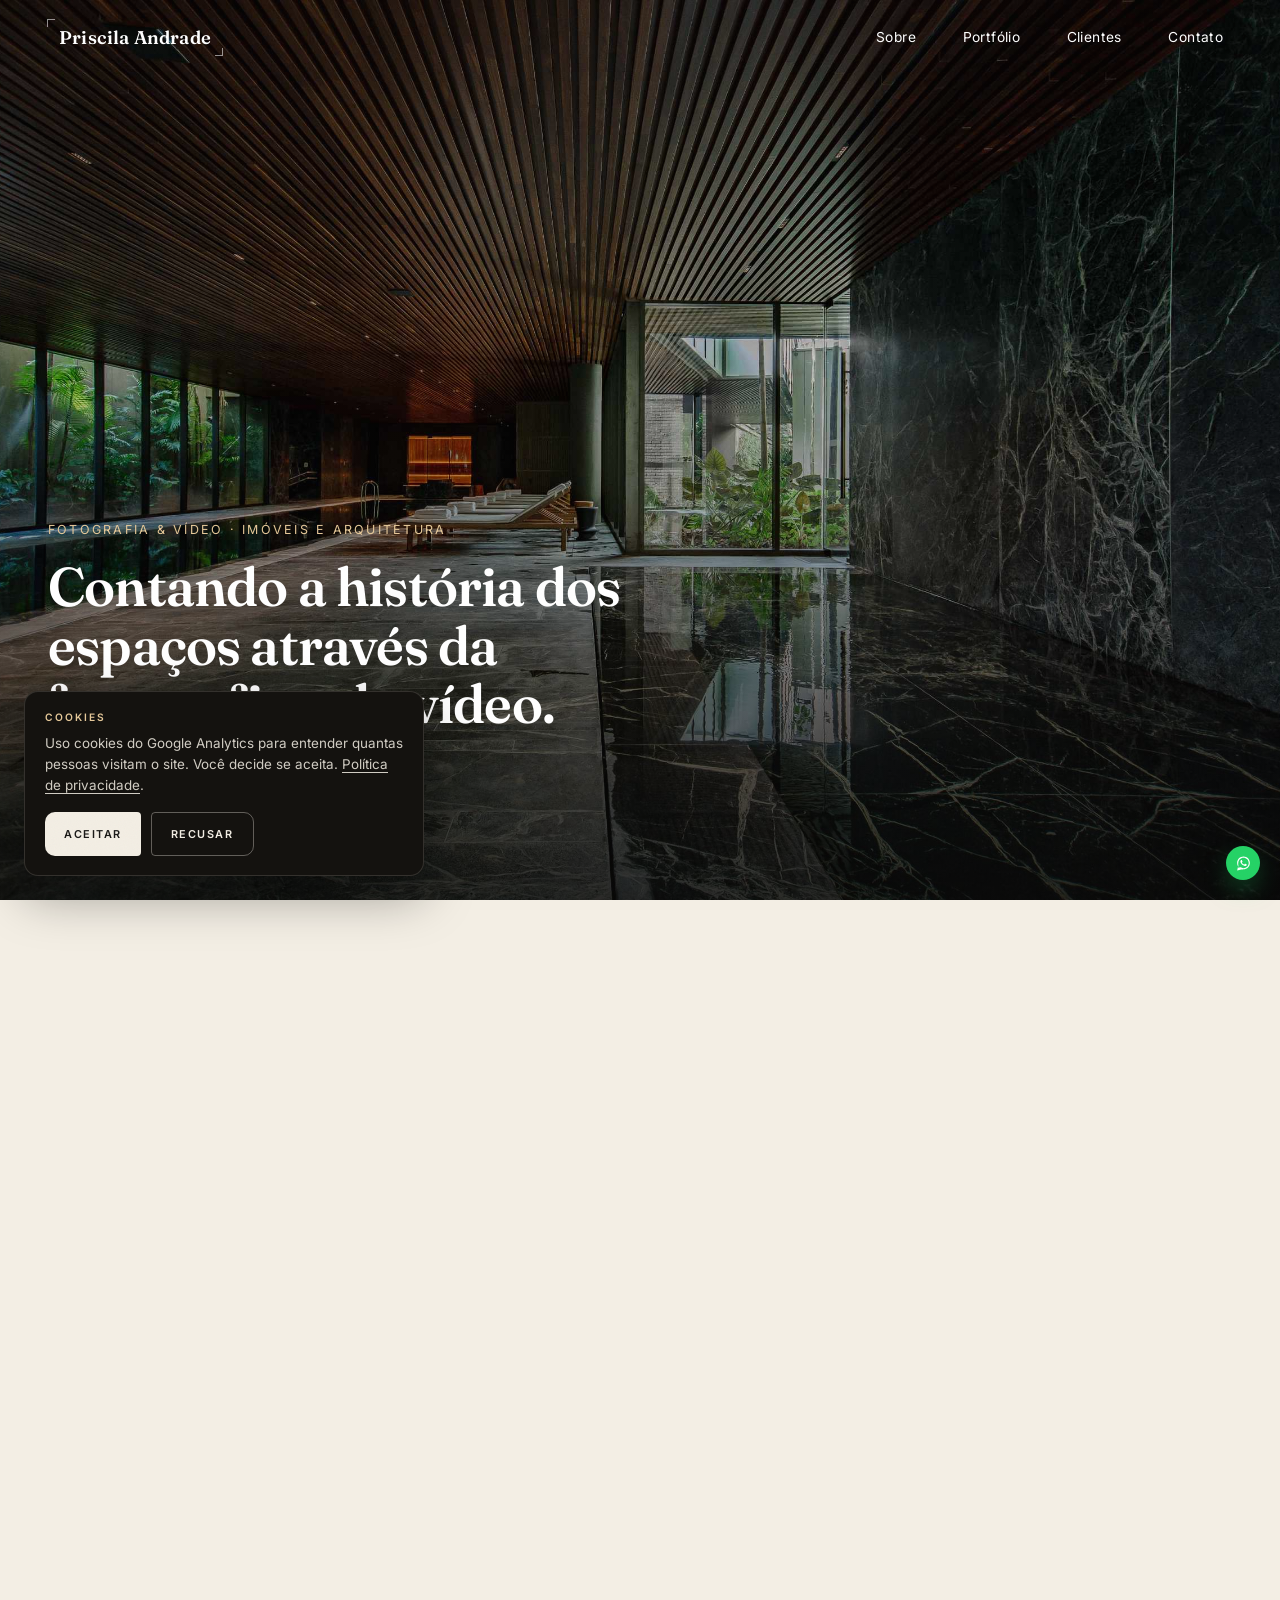
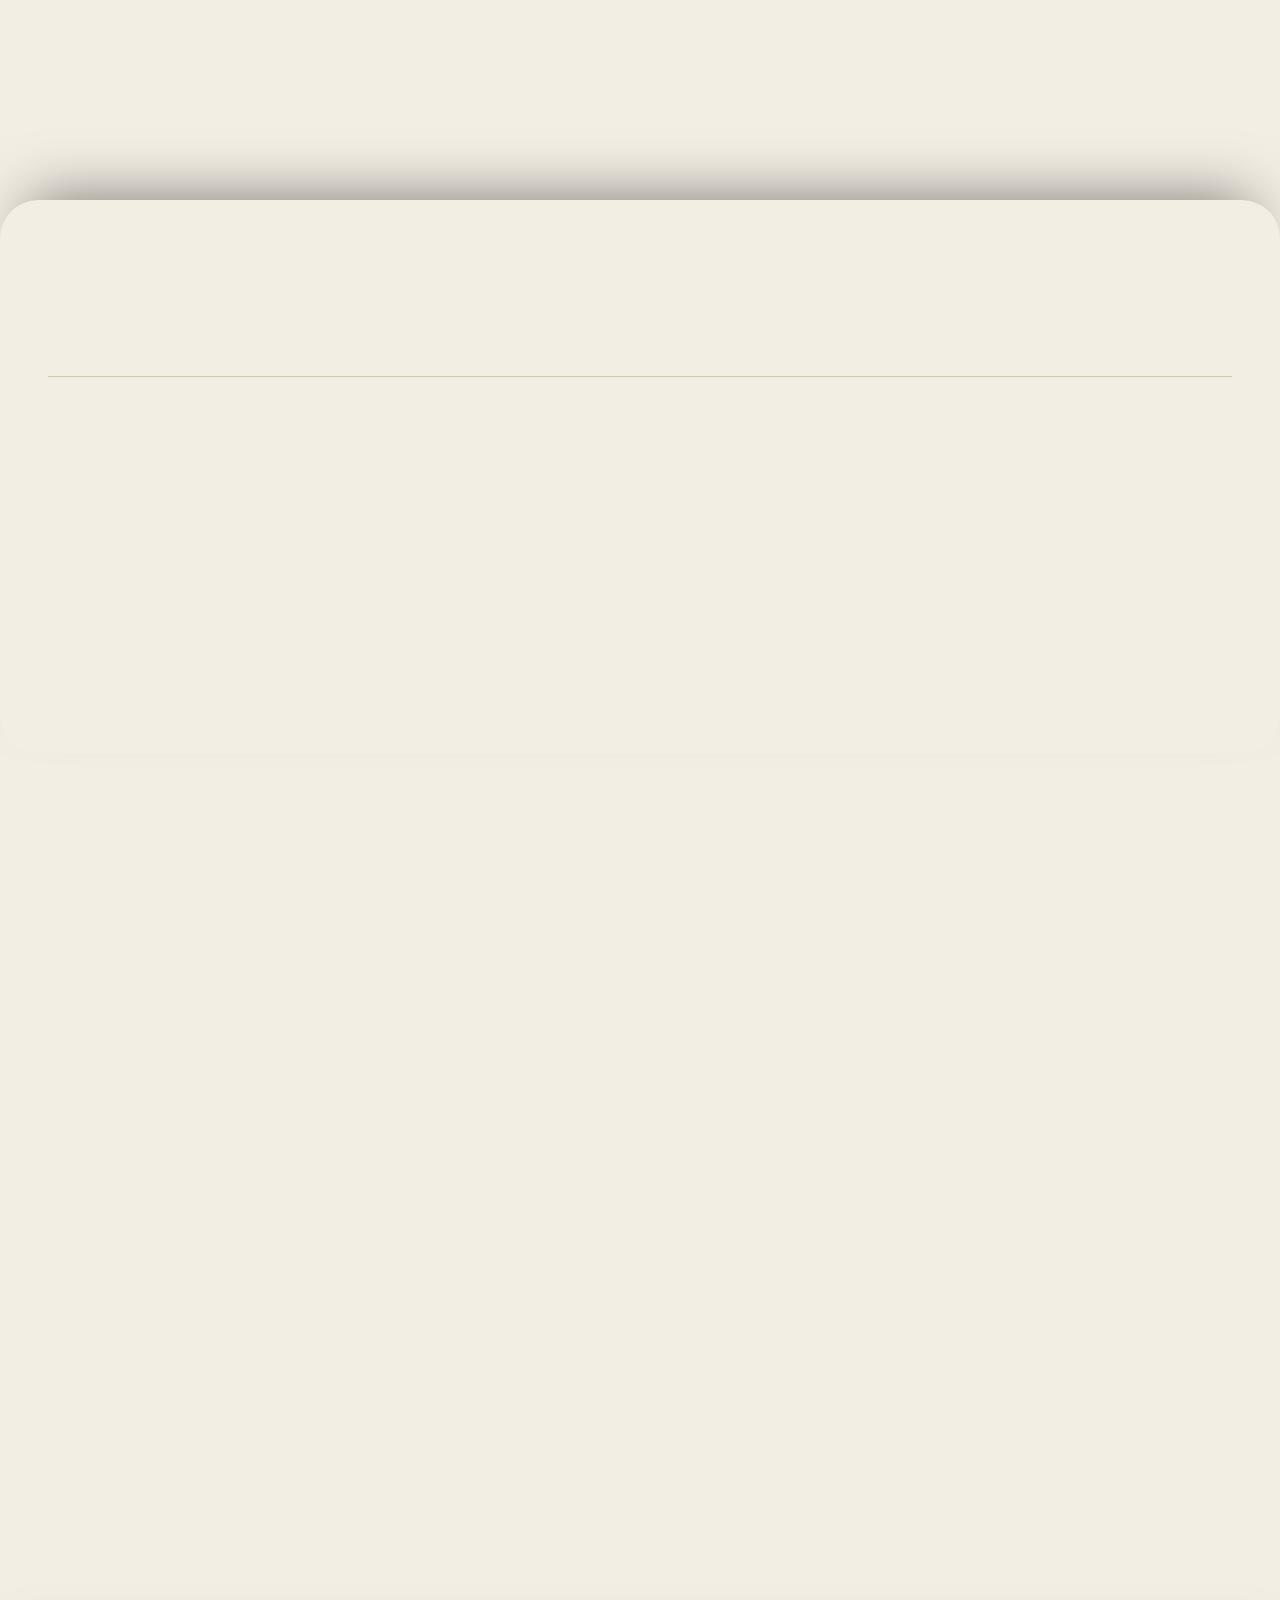
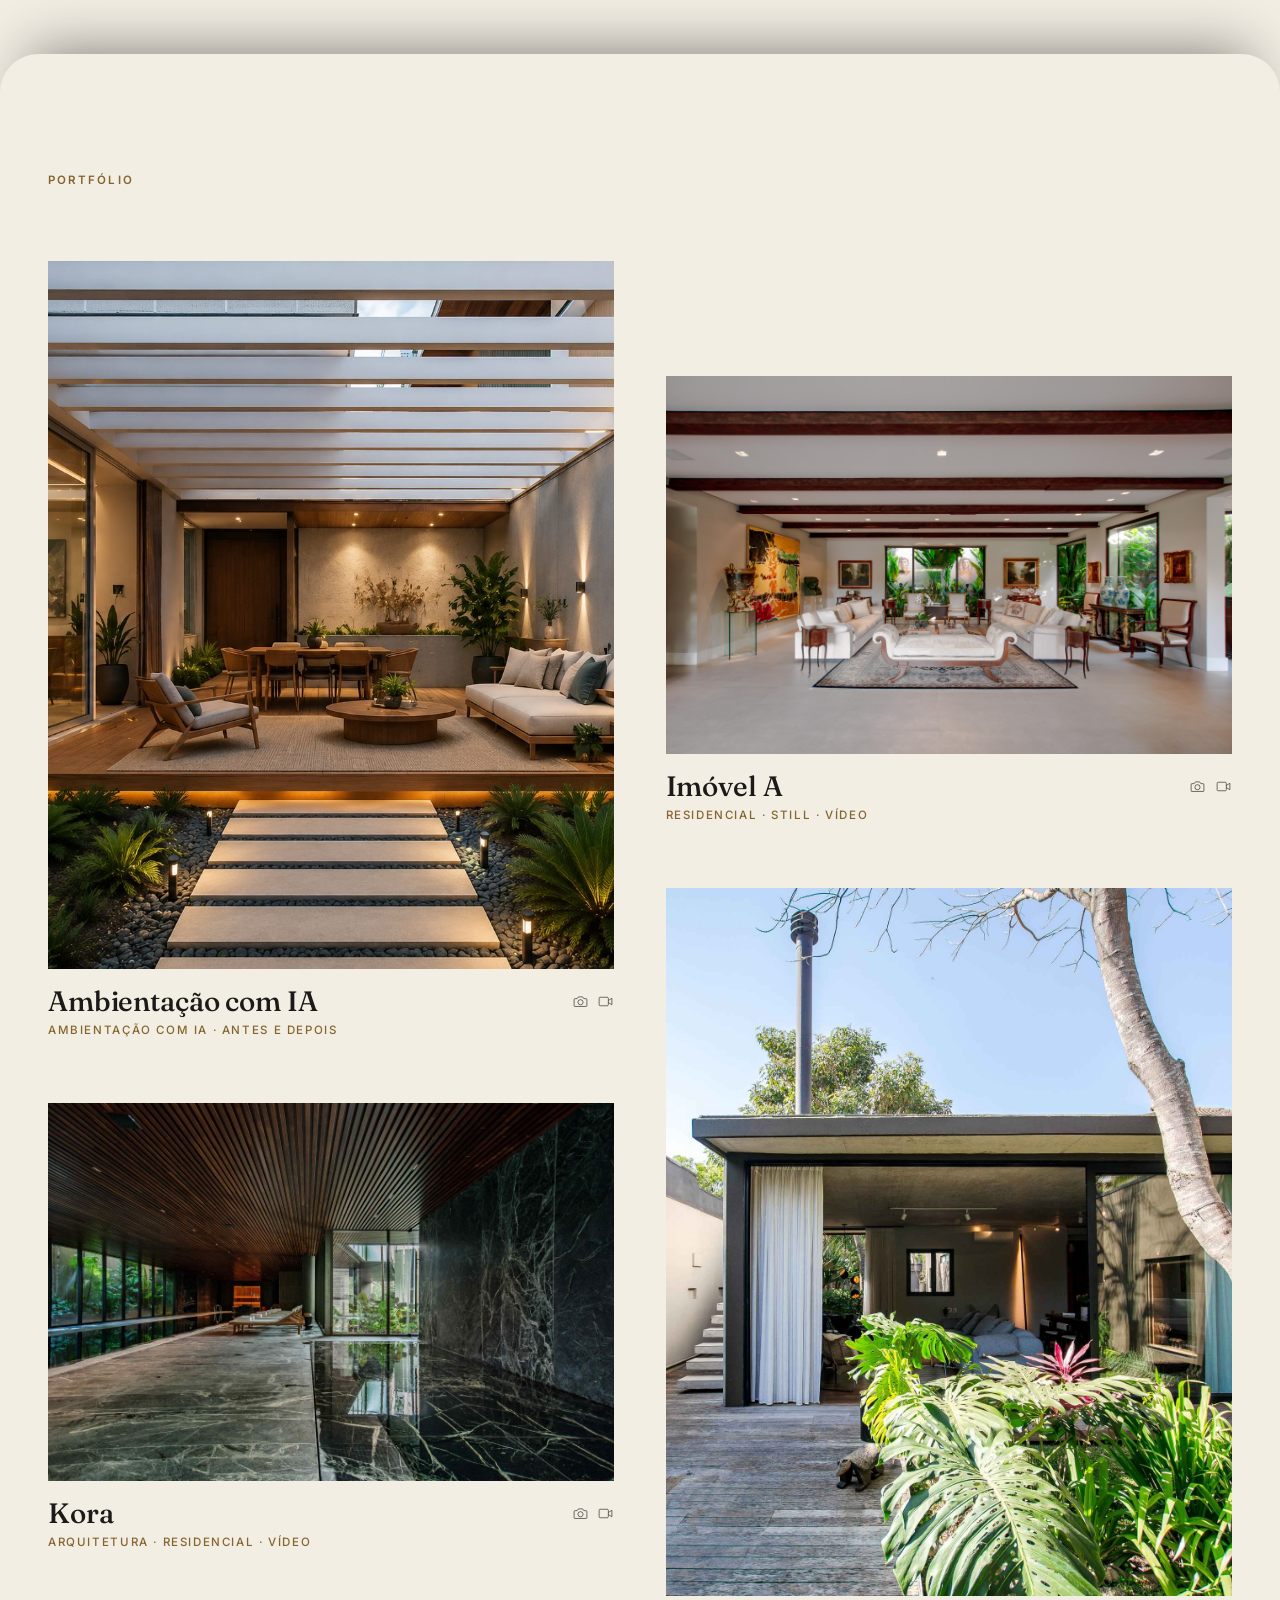
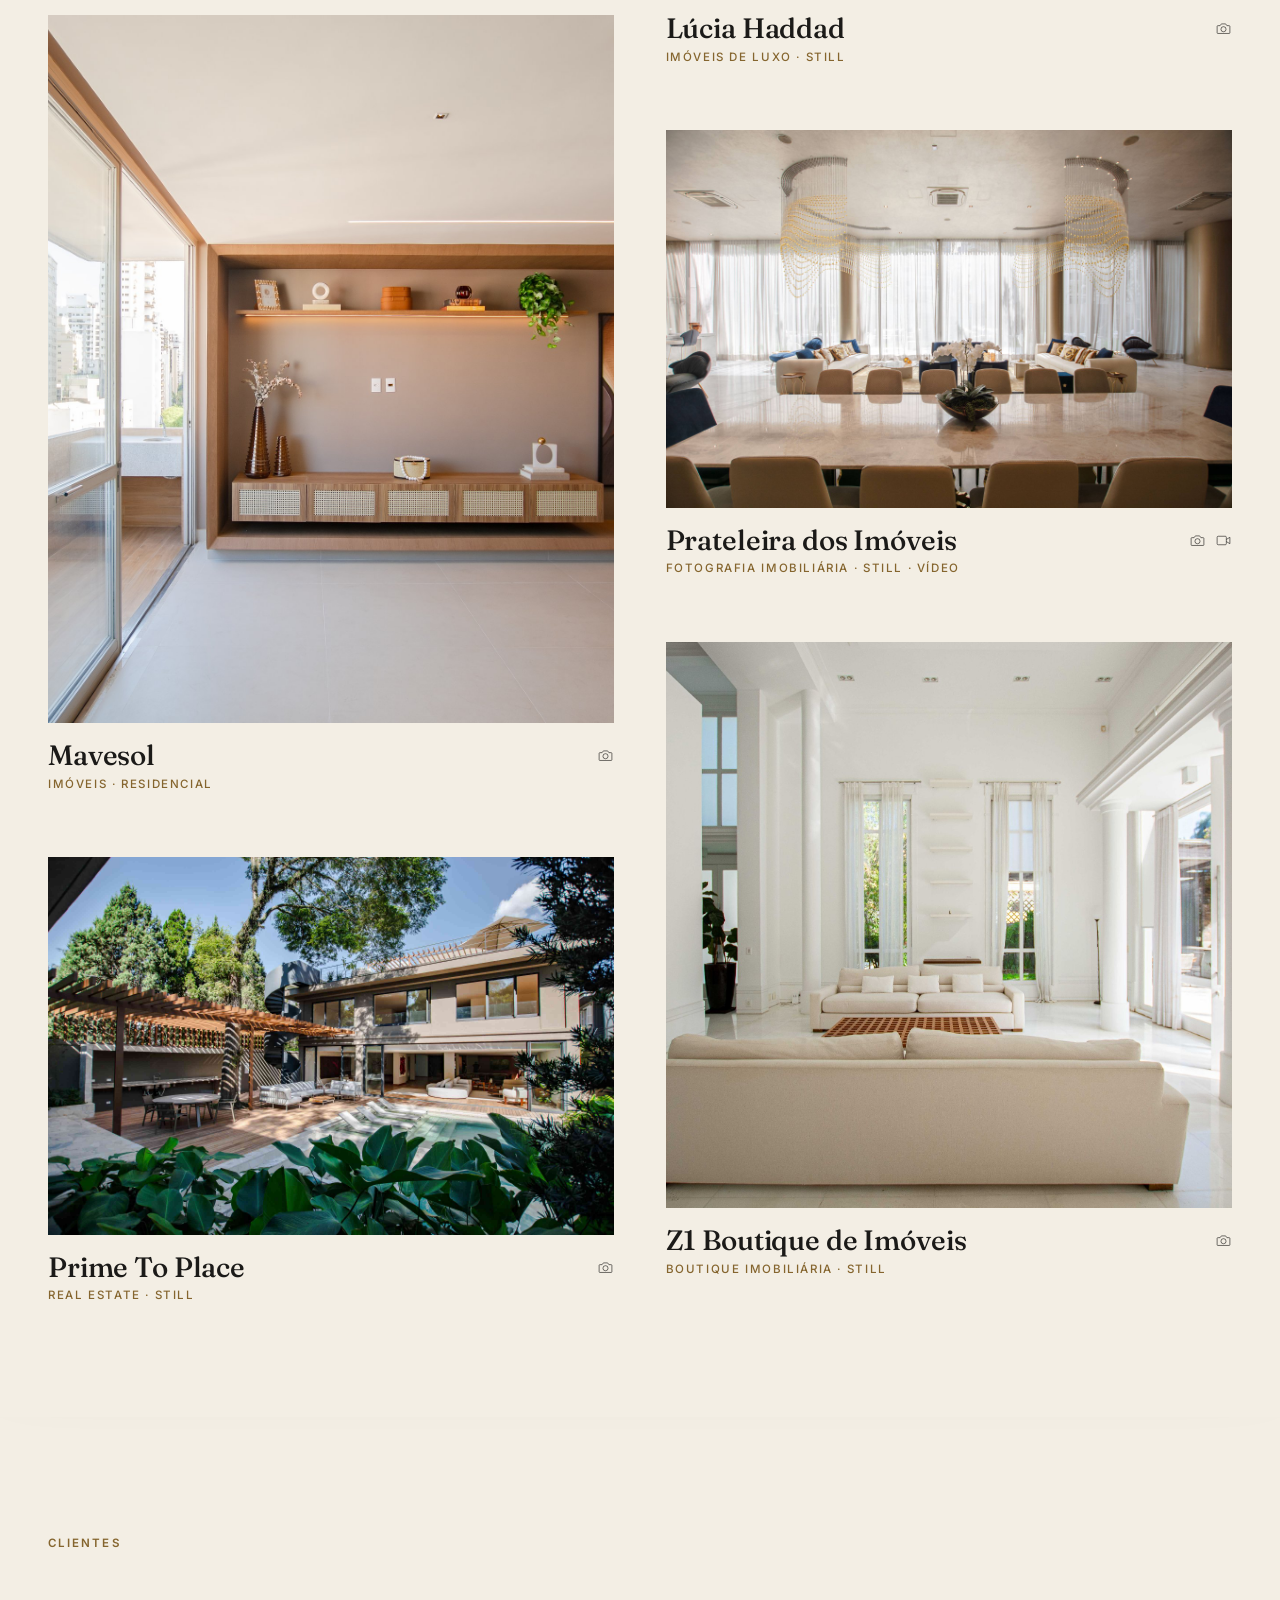
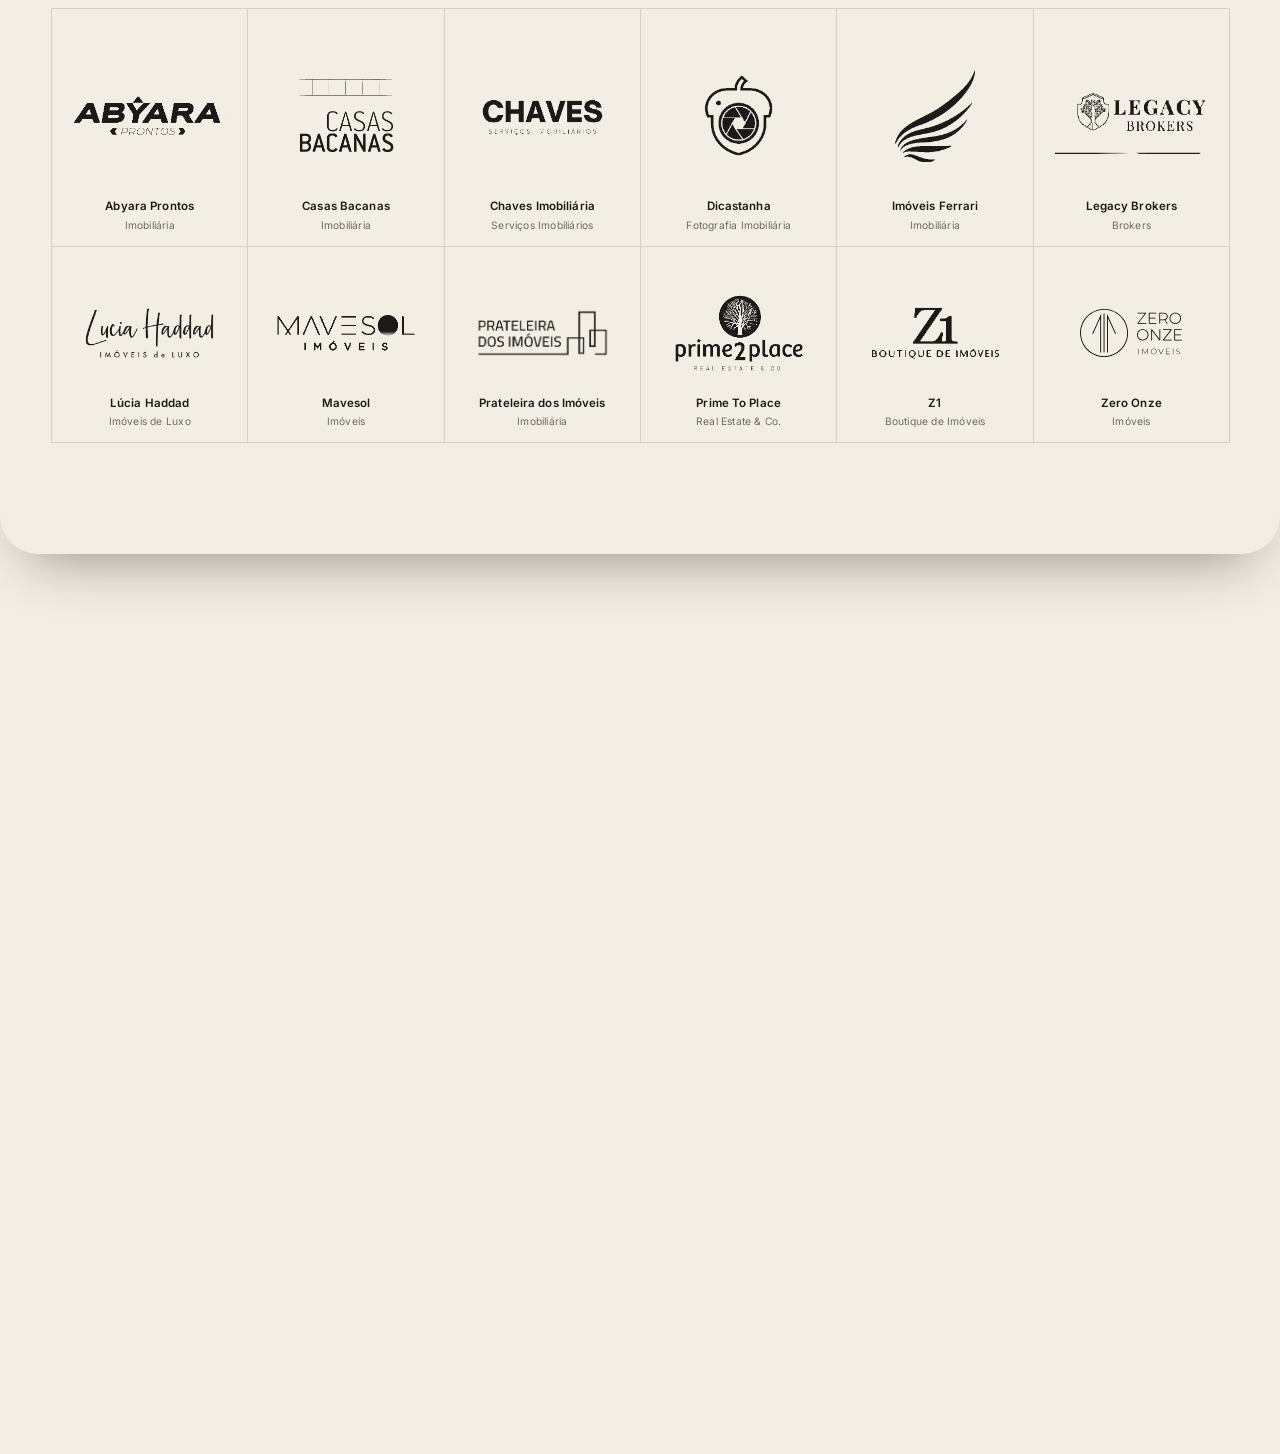
==== commit 92b443ce: "Analytics ID, new share image, text contrast (AA) and non-blocking fonts Co-Authored-By: Claude Sonn" ====
--- a/index.html
+++ b/index.html
@@ -75,7 +75,8 @@
 </script>
 <link rel="preconnect" href="https://fonts.googleapis.com">
 <link rel="preconnect" href="https://fonts.gstatic.com" crossorigin>
-<link href="https://fonts.googleapis.com/css2?family=Fraunces:ital,opsz,wght@0,9..144,300;0,9..144,400;0,9..144,500;0,9..144,600;0,9..144,700;1,9..144,400;1,9..144,500&family=Inter:wght@300;400;500;600&display=swap" rel="stylesheet">
+<link rel="stylesheet" href="https://fonts.googleapis.com/css2?family=Fraunces:ital,opsz,wght@0,9..144,300;0,9..144,400;0,9..144,500;0,9..144,600;0,9..144,700;1,9..144,400;1,9..144,500&family=Inter:wght@300;400;500;600&display=swap" media="print" onload="this.media='all'">
+<noscript><link rel="stylesheet" href="https://fonts.googleapis.com/css2?family=Fraunces:ital,opsz,wght@0,9..144,300;0,9..144,400;0,9..144,500;0,9..144,600;0,9..144,700;1,9..144,400;1,9..144,500&family=Inter:wght@300;400;500;600&display=swap"></noscript>
 <link rel="stylesheet" href="style.css?v=20261118g">
 </head>
 <body>
--- a/style.css
+++ b/style.css
@@ -8,6 +8,7 @@
   --ink-faint: rgba(27,26,24,.38);
   --gold: #B08D57;
   --gold-line: rgba(176,141,87,.4);
+  --gold-text: #85652E;            /* dourado mais escuro p/ texto pequeno sobre o bege (contraste AA) */
   --serif: 'Fraunces', Georgia, serif;
   --sans: 'Inter', -apple-system, BlinkMacSystemFont, sans-serif;
   --ease: cubic-bezier(.16,.84,.44,1);
@@ -55,7 +56,7 @@
 
 .section-tag{
   display:inline-block; font-family:var(--sans); font-size:.72rem; letter-spacing:.18em;
-  text-transform:uppercase; color:var(--gold); font-weight:600; margin-bottom:1rem;
+  text-transform:uppercase; color:var(--gold-text); font-weight:600; margin-bottom:1rem;
 }
 .section-tag.light{ color:#e6c99a; }
 .section-title{
@@ -254,7 +255,7 @@
 .ficha li{ display:flex; flex-direction:column; gap:.4rem; }
 .ficha-num{ font-family:var(--serif); font-weight:600; font-size:clamp(1.3rem,2.6vw,1.9rem); line-height:1.1; }
 .ficha-label{
-  font-size:.68rem; letter-spacing:.18em; text-transform:uppercase; color:var(--gold); font-weight:600;
+  font-size:.68rem; letter-spacing:.18em; text-transform:uppercase; color:var(--gold-text); font-weight:600;
 }
 .sobre-body{
   display:grid; gap:2rem; margin-top:clamp(2.5rem,5vw,3.5rem); padding-top:clamp(3rem,6vw,4.75rem);
@@ -293,7 +294,7 @@
   letter-spacing:-.005em; line-height:1.2; transition:color .4s var(--ease);
 }
 .pf-tags{
-  grid-column:1; font-size:.72rem; letter-spacing:.14em; text-transform:uppercase; color:var(--gold); font-weight:500;
+  grid-column:1; font-size:.72rem; letter-spacing:.14em; text-transform:uppercase; color:var(--gold-text); font-weight:500;
 }
 
 .pf-media{ display:inline-flex; align-items:center; gap:.55rem; color:var(--ink-soft); align-self:center; }
@@ -401,7 +402,7 @@
   transition:color .4s var(--ease);
 }
 .client-cat{
-  font-size:.64rem; color:var(--ink-faint); letter-spacing:.02em;
+  font-size:.64rem; color:rgba(27,26,24,.62); letter-spacing:.02em;
 }
 @media (hover:hover){
   .client-card--linked:hover .client-mark img{ transform:scale(1.06); }
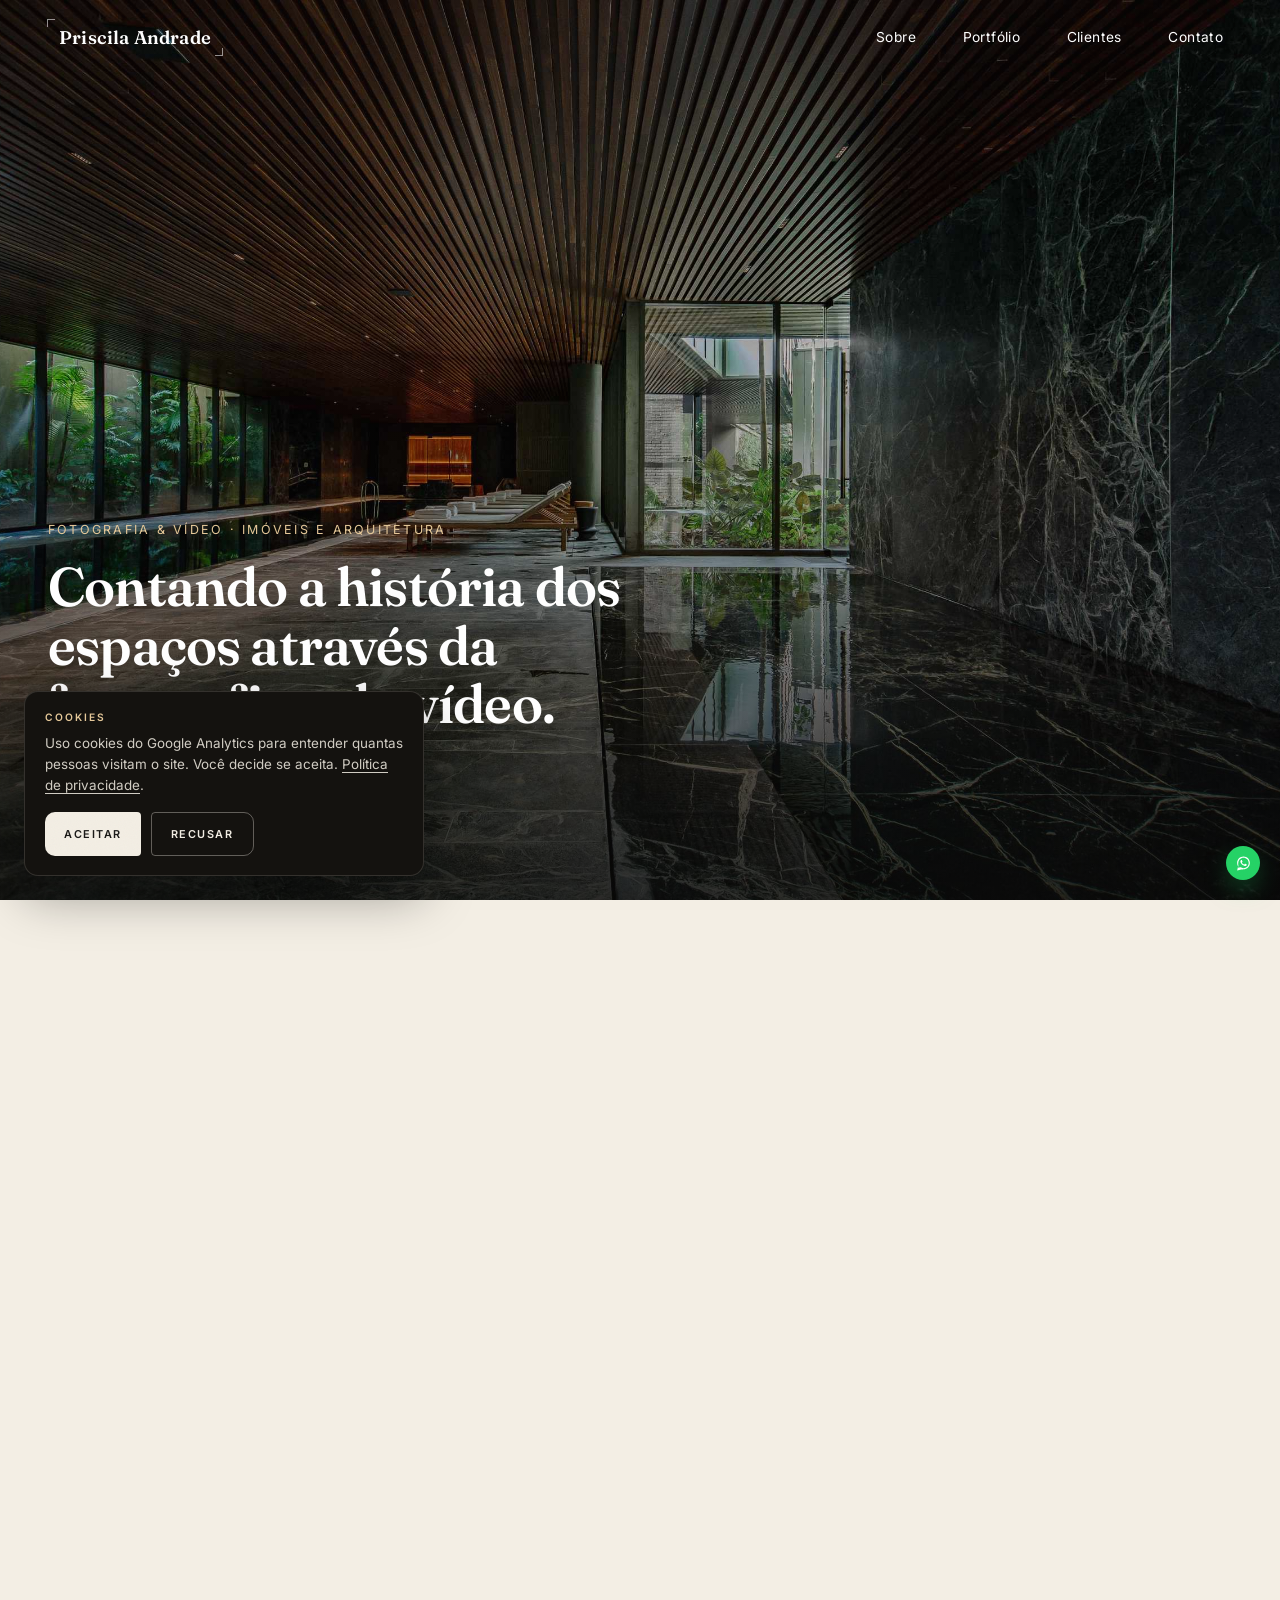
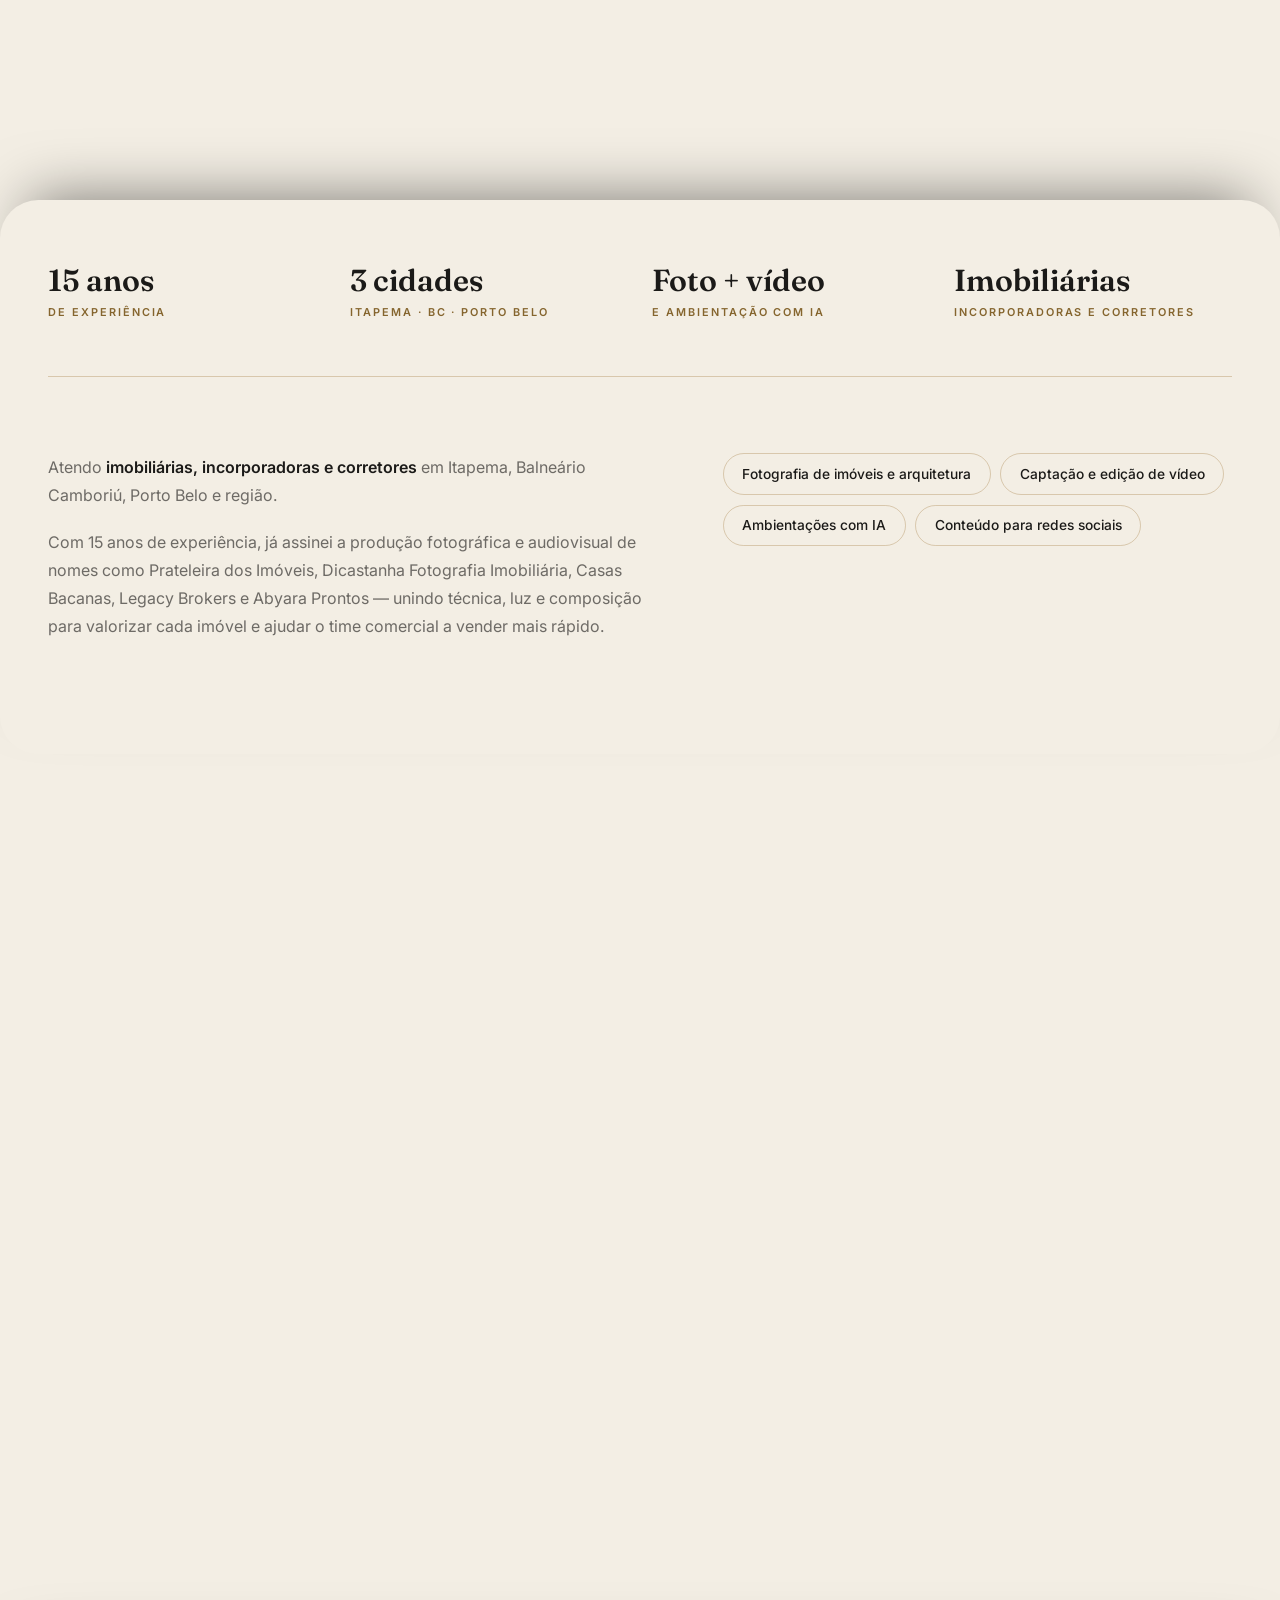
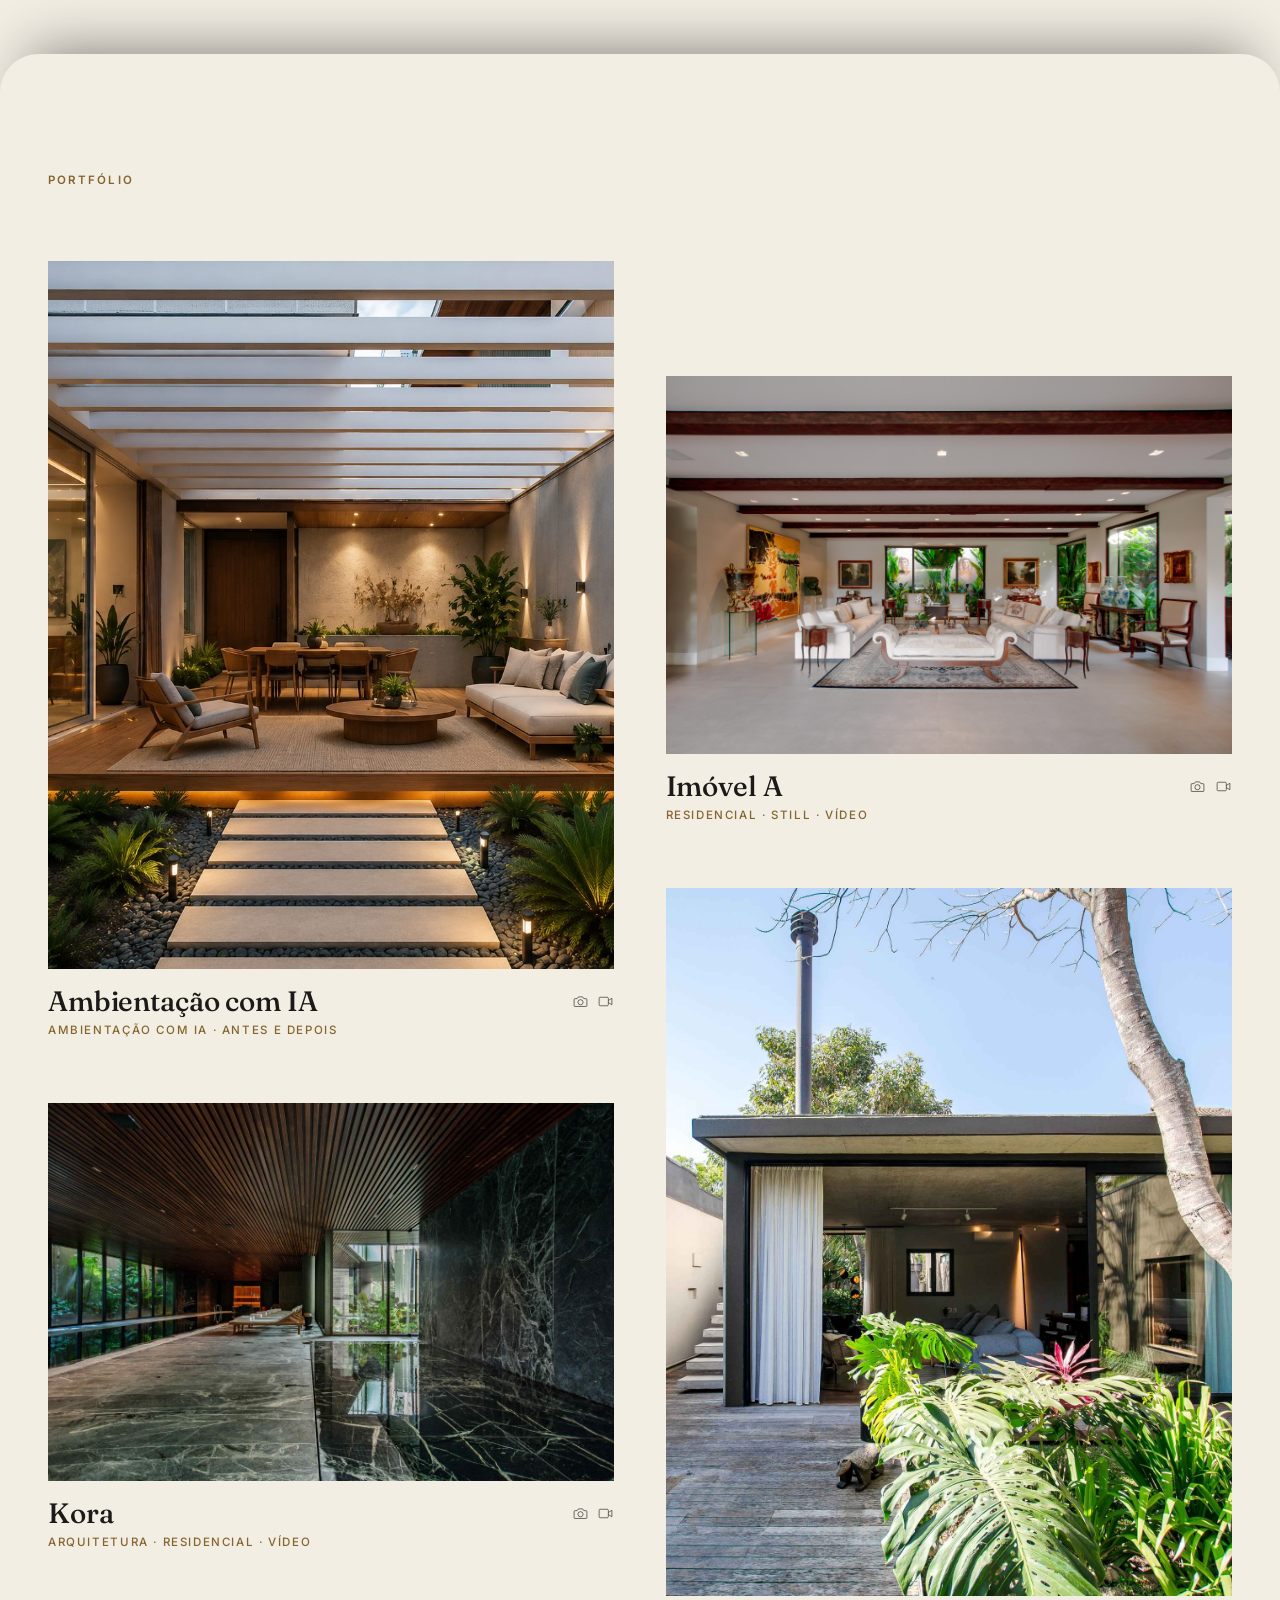
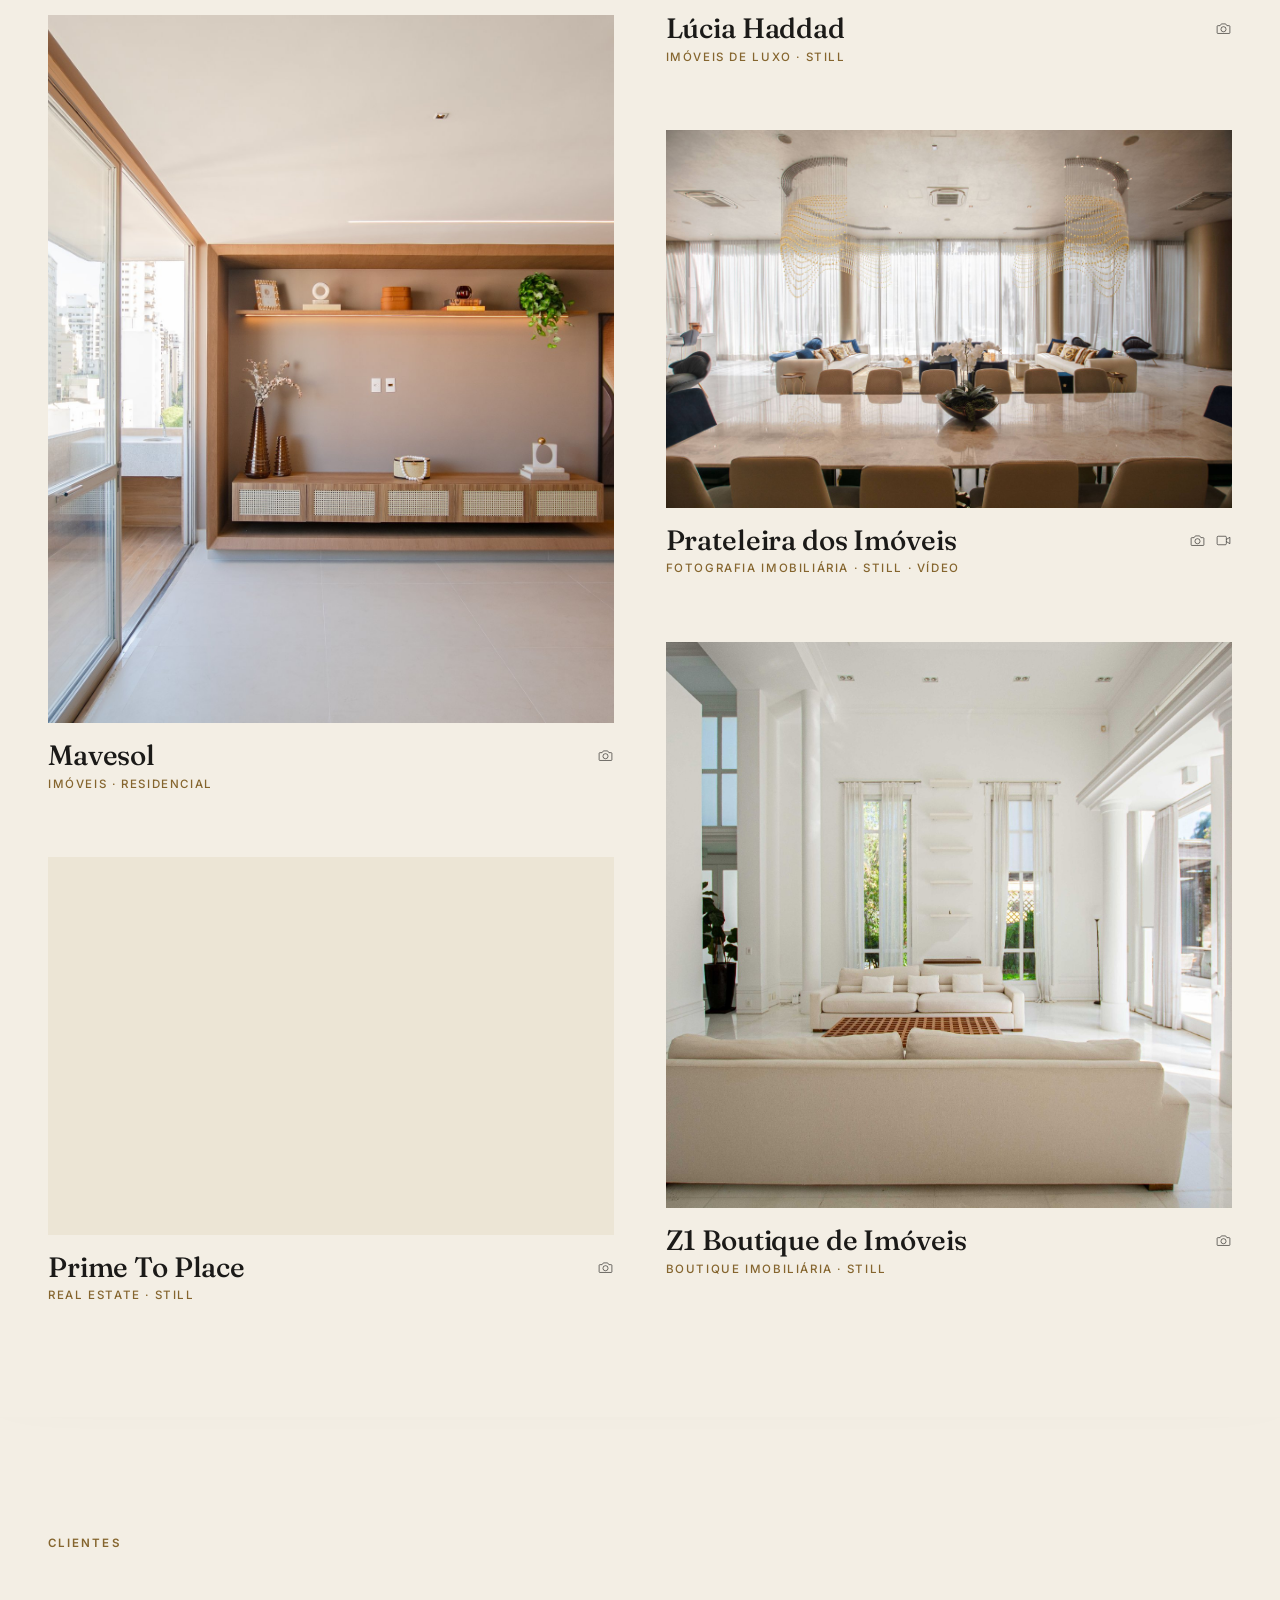
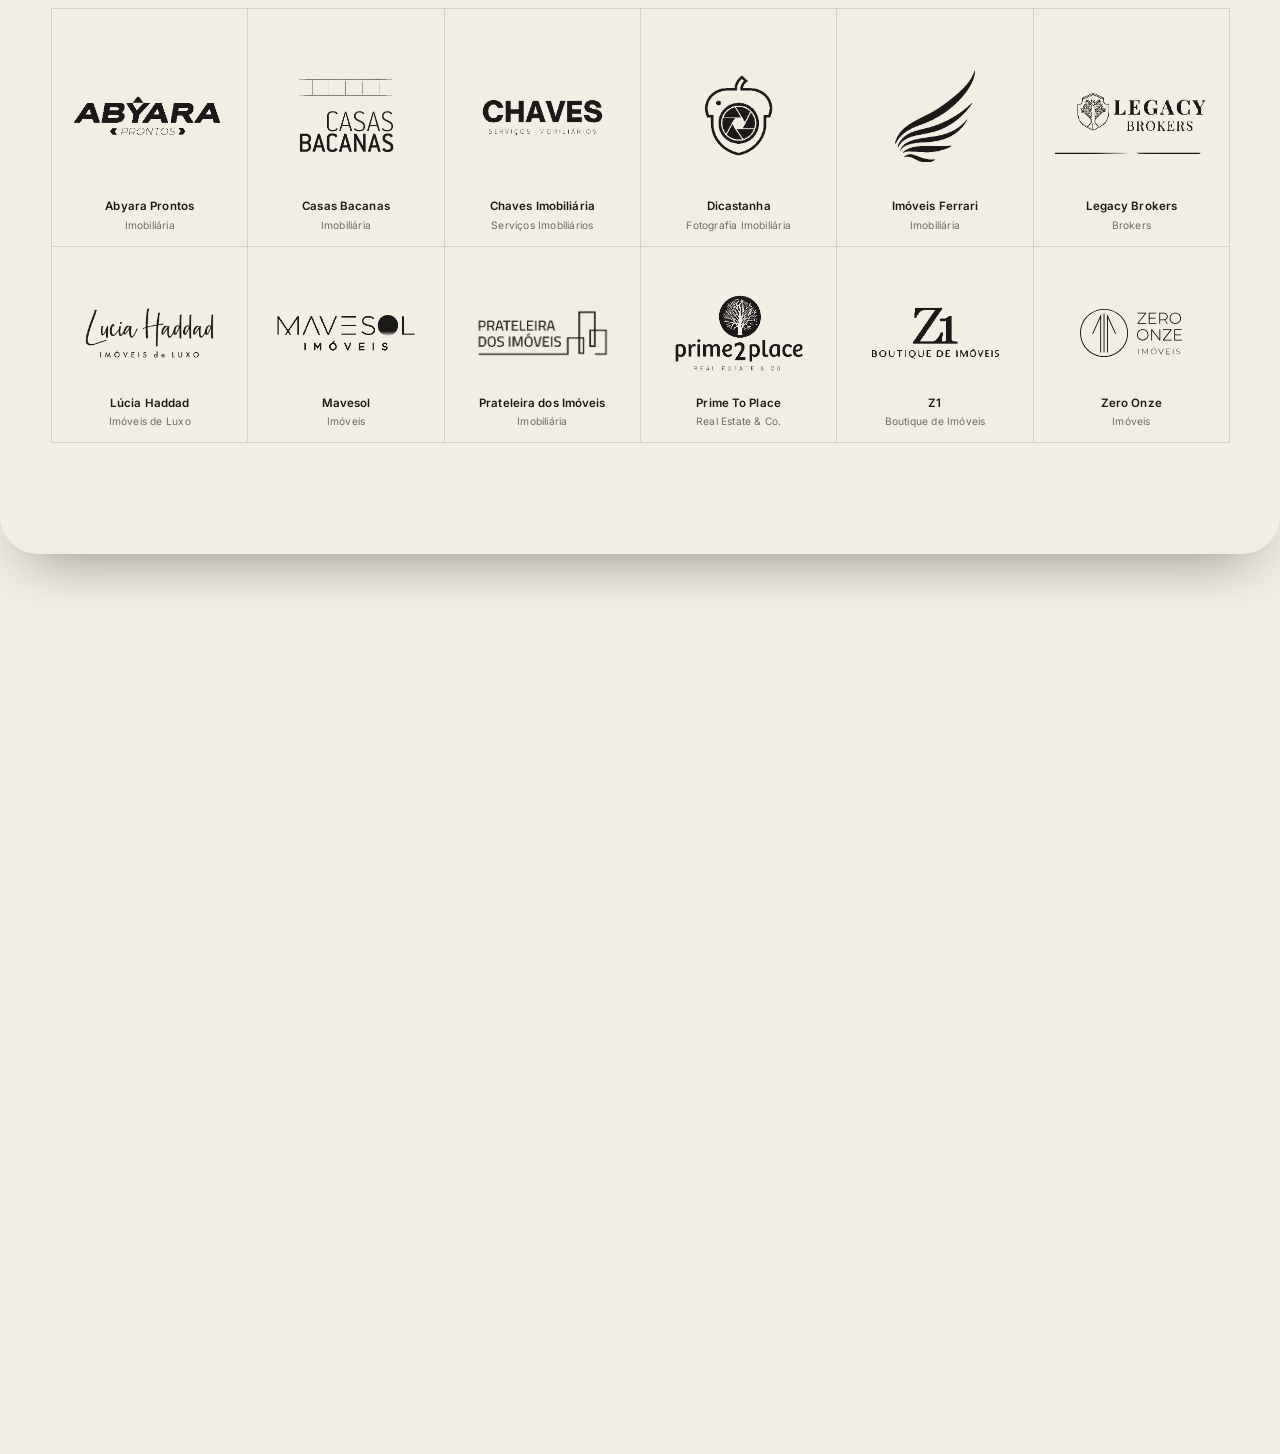
==== commit 7593f33f: "Project pages: show the next 3 projects as photo cards under 'Mais projetos' Co-Authored-By: Claude " ====
--- a/index.html
+++ b/index.html
@@ -77,7 +77,7 @@
 <link rel="preconnect" href="https://fonts.gstatic.com" crossorigin>
 <link rel="stylesheet" href="https://fonts.googleapis.com/css2?family=Fraunces:ital,opsz,wght@0,9..144,300;0,9..144,400;0,9..144,500;0,9..144,600;0,9..144,700;1,9..144,400;1,9..144,500&family=Inter:wght@300;400;500;600&display=swap" media="print" onload="this.media='all'">
 <noscript><link rel="stylesheet" href="https://fonts.googleapis.com/css2?family=Fraunces:ital,opsz,wght@0,9..144,300;0,9..144,400;0,9..144,500;0,9..144,600;0,9..144,700;1,9..144,400;1,9..144,500&family=Inter:wght@300;400;500;600&display=swap"></noscript>
-<link rel="stylesheet" href="style.css?v=20261118g">
+<link rel="stylesheet" href="style.css?v=20261118h">
 </head>
 <body>
 
@@ -265,7 +265,7 @@
   <div class="lightbox-counter" id="lightboxCounter"></div>
 </div>
 
-<script src="script.js?v=20261118g"></script>
+<script src="script.js?v=20261118h"></script>
 <script src="cookies.js?v=20261118"></script>
 </body>
 </html>
--- a/style.css
+++ b/style.css
@@ -632,27 +632,25 @@
 .case-more{ margin-top:4rem; padding-top:2.5rem; border-top:1px solid var(--gold-line); }
 .case-more-label{
   display:block; font-size:.72rem; letter-spacing:.18em; text-transform:uppercase;
-  color:var(--gold); font-weight:600; margin-bottom:1.25rem;
-}
-.case-more-list{ display:flex; flex-direction:column; }
-.case-more-item{
-  display:flex; align-items:center; gap:1rem; padding:1rem 0;
-  border-bottom:1px solid var(--gold-line); cursor:pointer;
-}
-.case-more-thumb{
-  width:56px; height:56px; border-radius:2px; overflow:hidden; flex-shrink:0; background:var(--bg-raised);
-}
-.case-more-thumb img{ width:100%; height:100%; object-fit:cover; }
+  color:var(--gold-text); font-weight:600; margin-bottom:1.25rem;
+}
+.case-more-grid{ display:grid; gap:2rem; }
+.case-more-card{ display:block; }
+.case-more-thumb{ aspect-ratio:3/2; overflow:hidden; background:var(--bg-raised); }
+.case-more-thumb img{ width:100%; height:100%; object-fit:cover; display:block; transition:transform .9s var(--ease); }
+.case-more-info{ display:grid; grid-template-columns:1fr auto; gap:.2rem 1rem; align-items:baseline; padding-top:.85rem; }
 .case-more-name{
-  font-family:var(--serif); font-weight:500; font-size:clamp(1.15rem,3vw,1.5rem);
-  flex:1; transition:color .3s var(--ease);
-}
-.case-more-arrow{
-  font-family:var(--serif); font-size:1.3rem; color:var(--ink-faint);
-  transition:transform .3s var(--ease);
-}
-.case-more-item:hover .case-more-name{ color:var(--gold); }
-.case-more-item:hover .case-more-arrow{ transform:translate(3px,-3px); }
+  font-family:var(--serif); font-weight:500; font-size:clamp(1.2rem,2vw,1.4rem); line-height:1.2;
+  transition:color .4s var(--ease);
+}
+.case-more-tags{
+  grid-column:1 / -1; font-size:.68rem; letter-spacing:.14em; text-transform:uppercase;
+  color:var(--gold-text); font-weight:500; text-wrap:balance;
+}
+.case-more .pf-media{ color:var(--ink-soft); }
+.case-more-card:hover .case-more-thumb img{ transform:scale(1.04); }
+.case-more-card:hover .case-more-name{ color:var(--gold); }
+@media (min-width:640px){ .case-more-grid{ grid-template-columns:repeat(3,1fr); gap:clamp(1rem,2.2vw,2rem); } }
 
 /* ============ LIGHTBOX ============ */
 .lightbox{
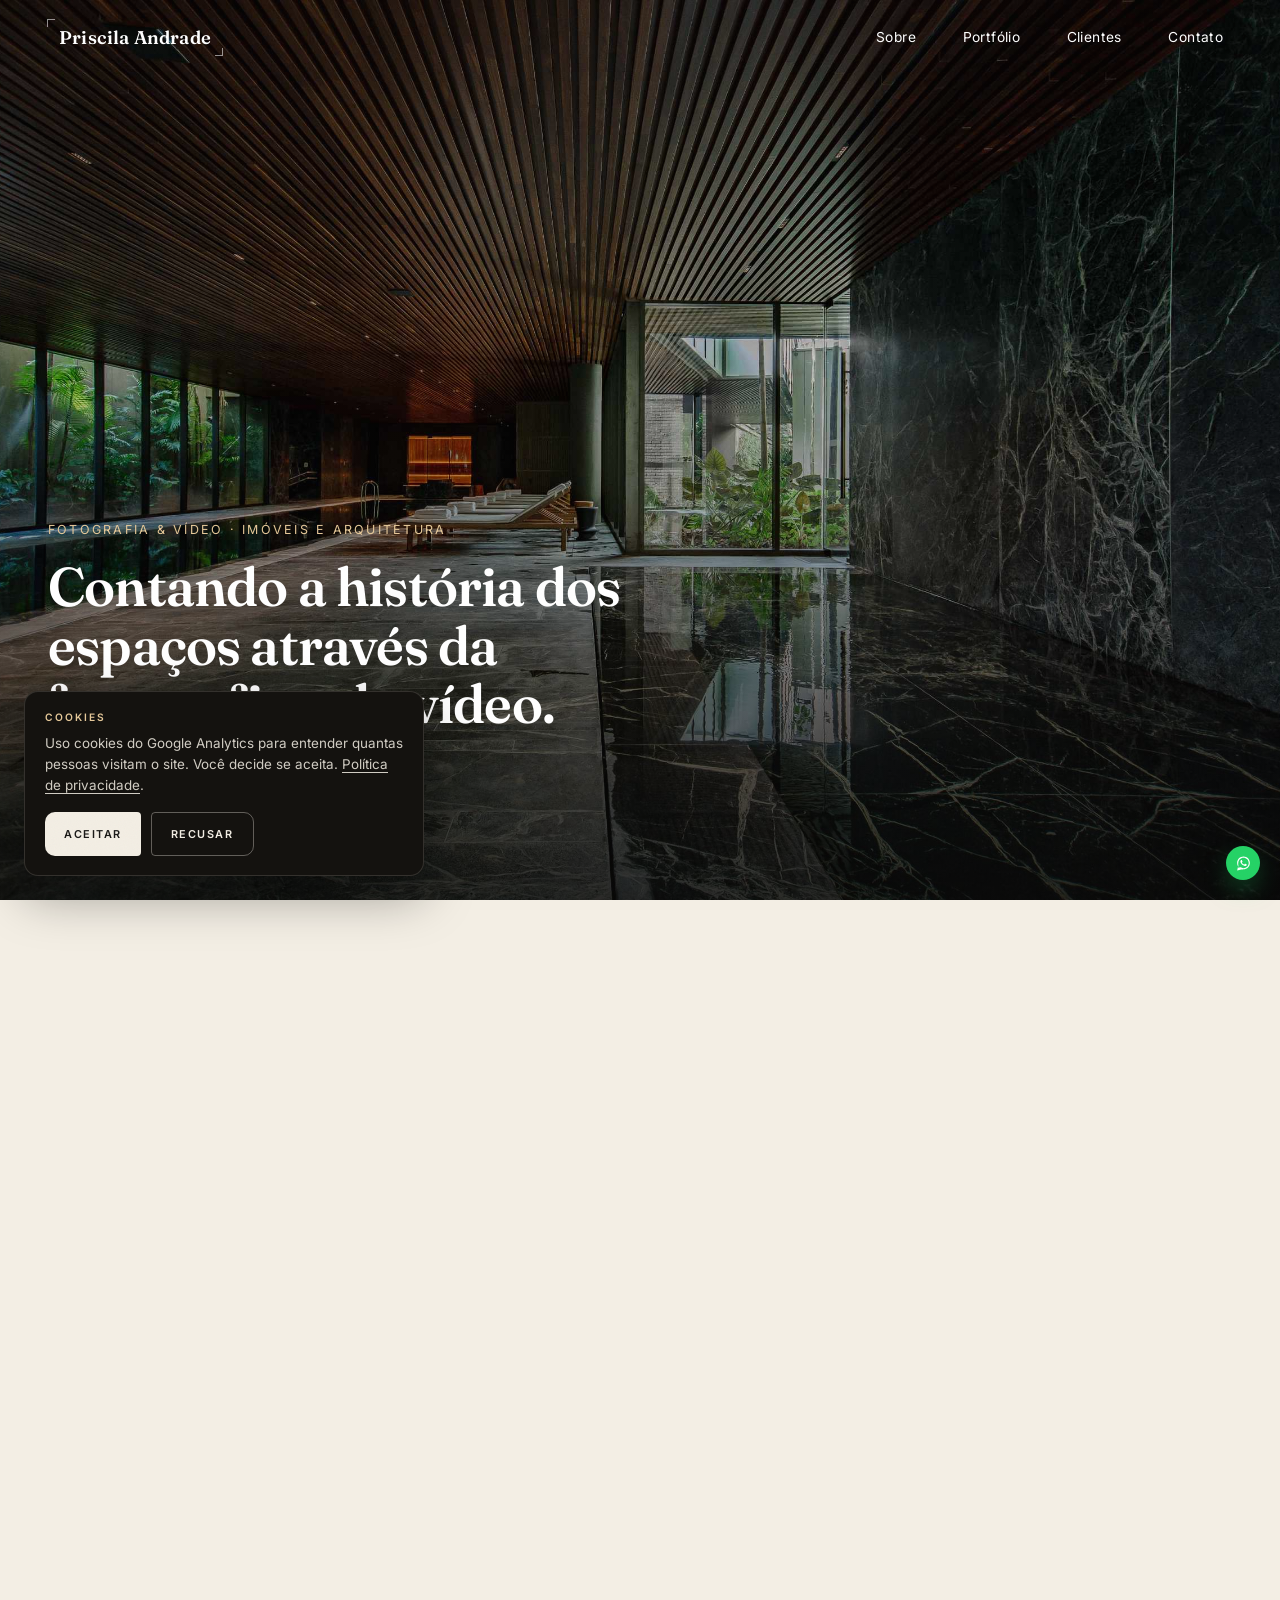
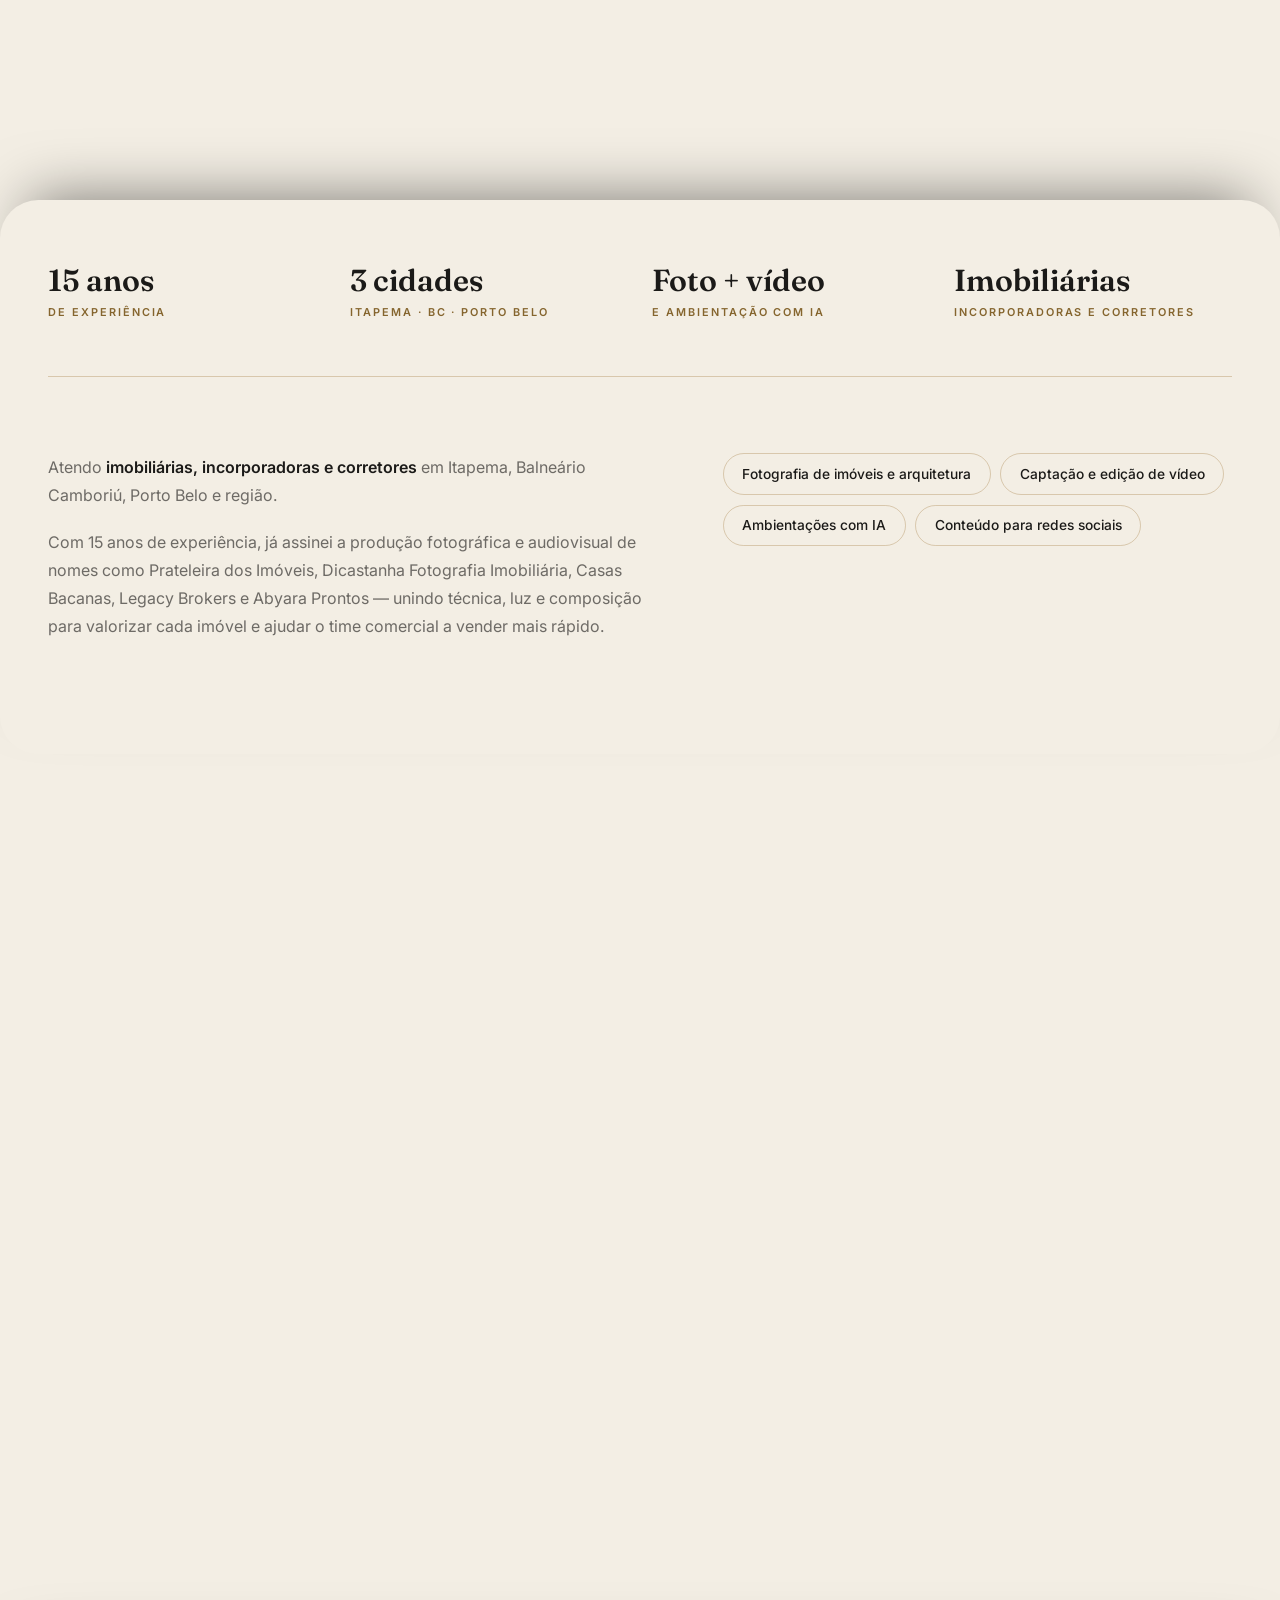
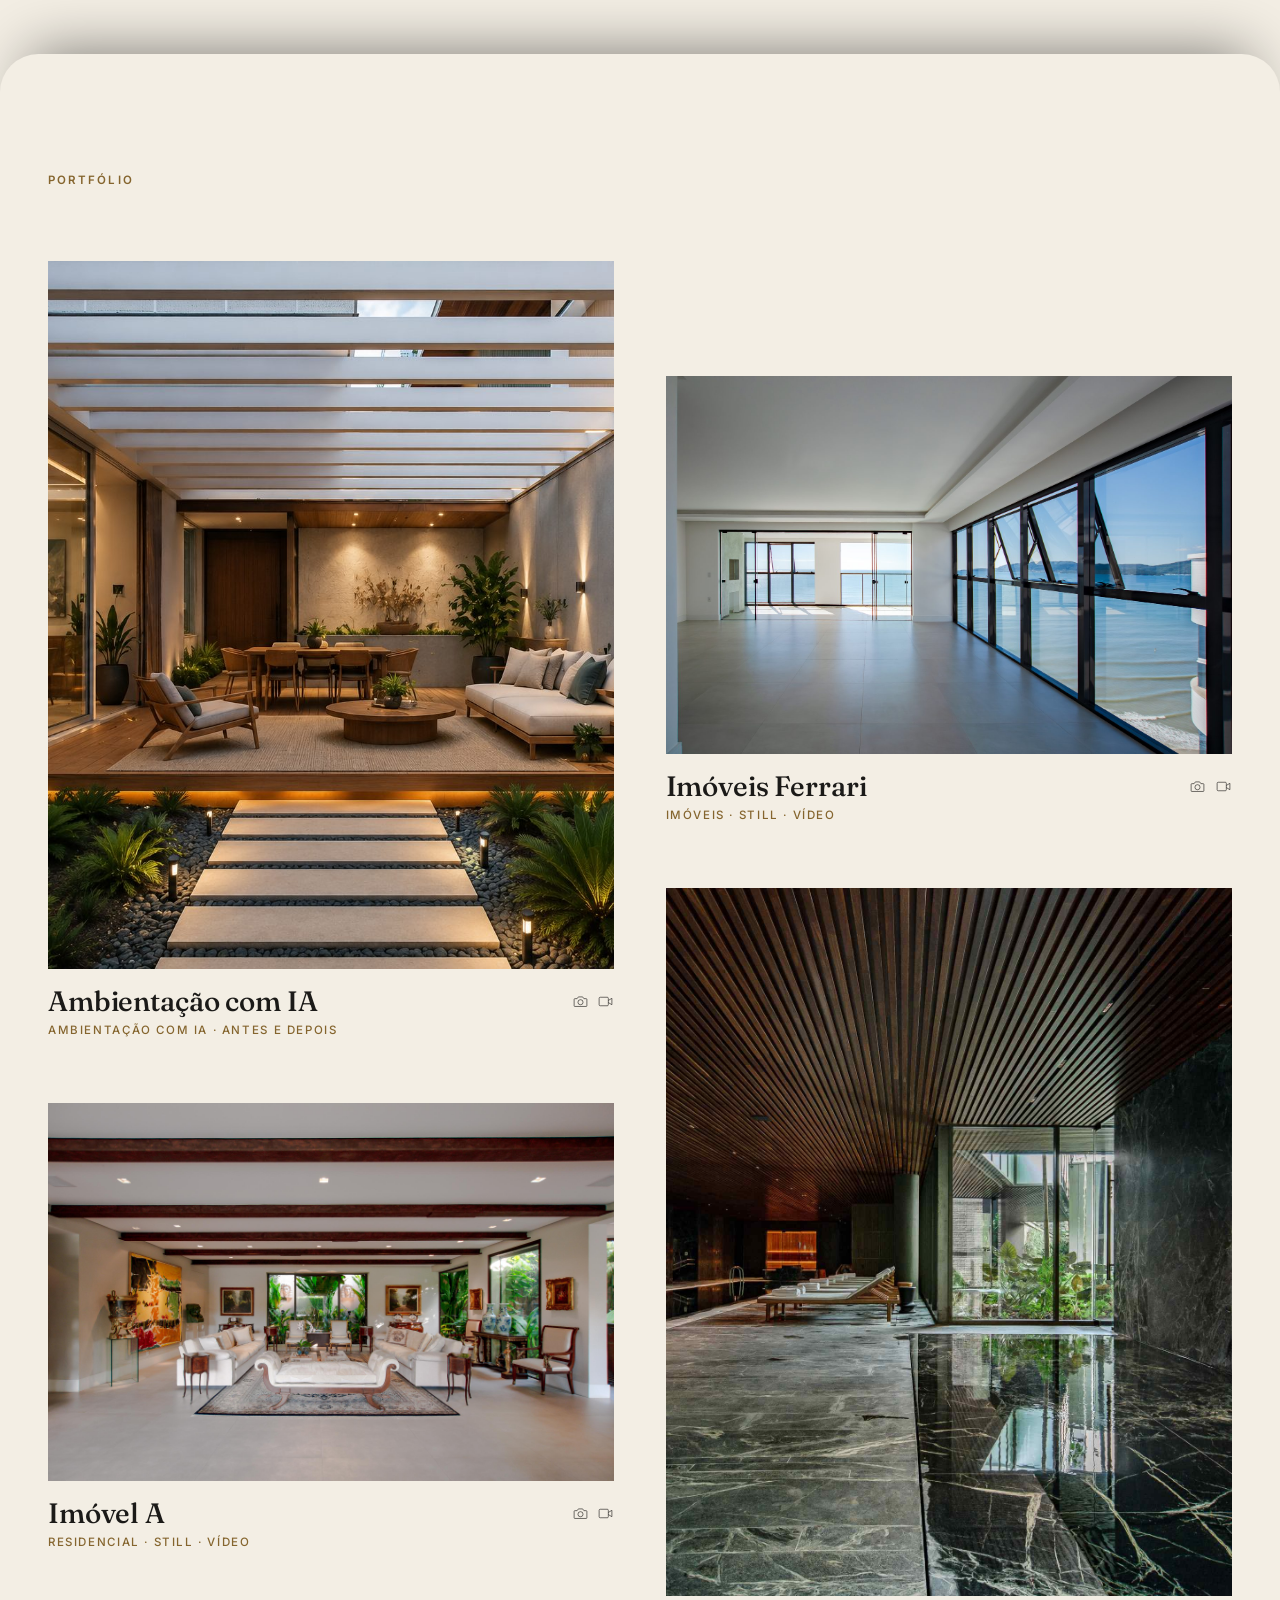
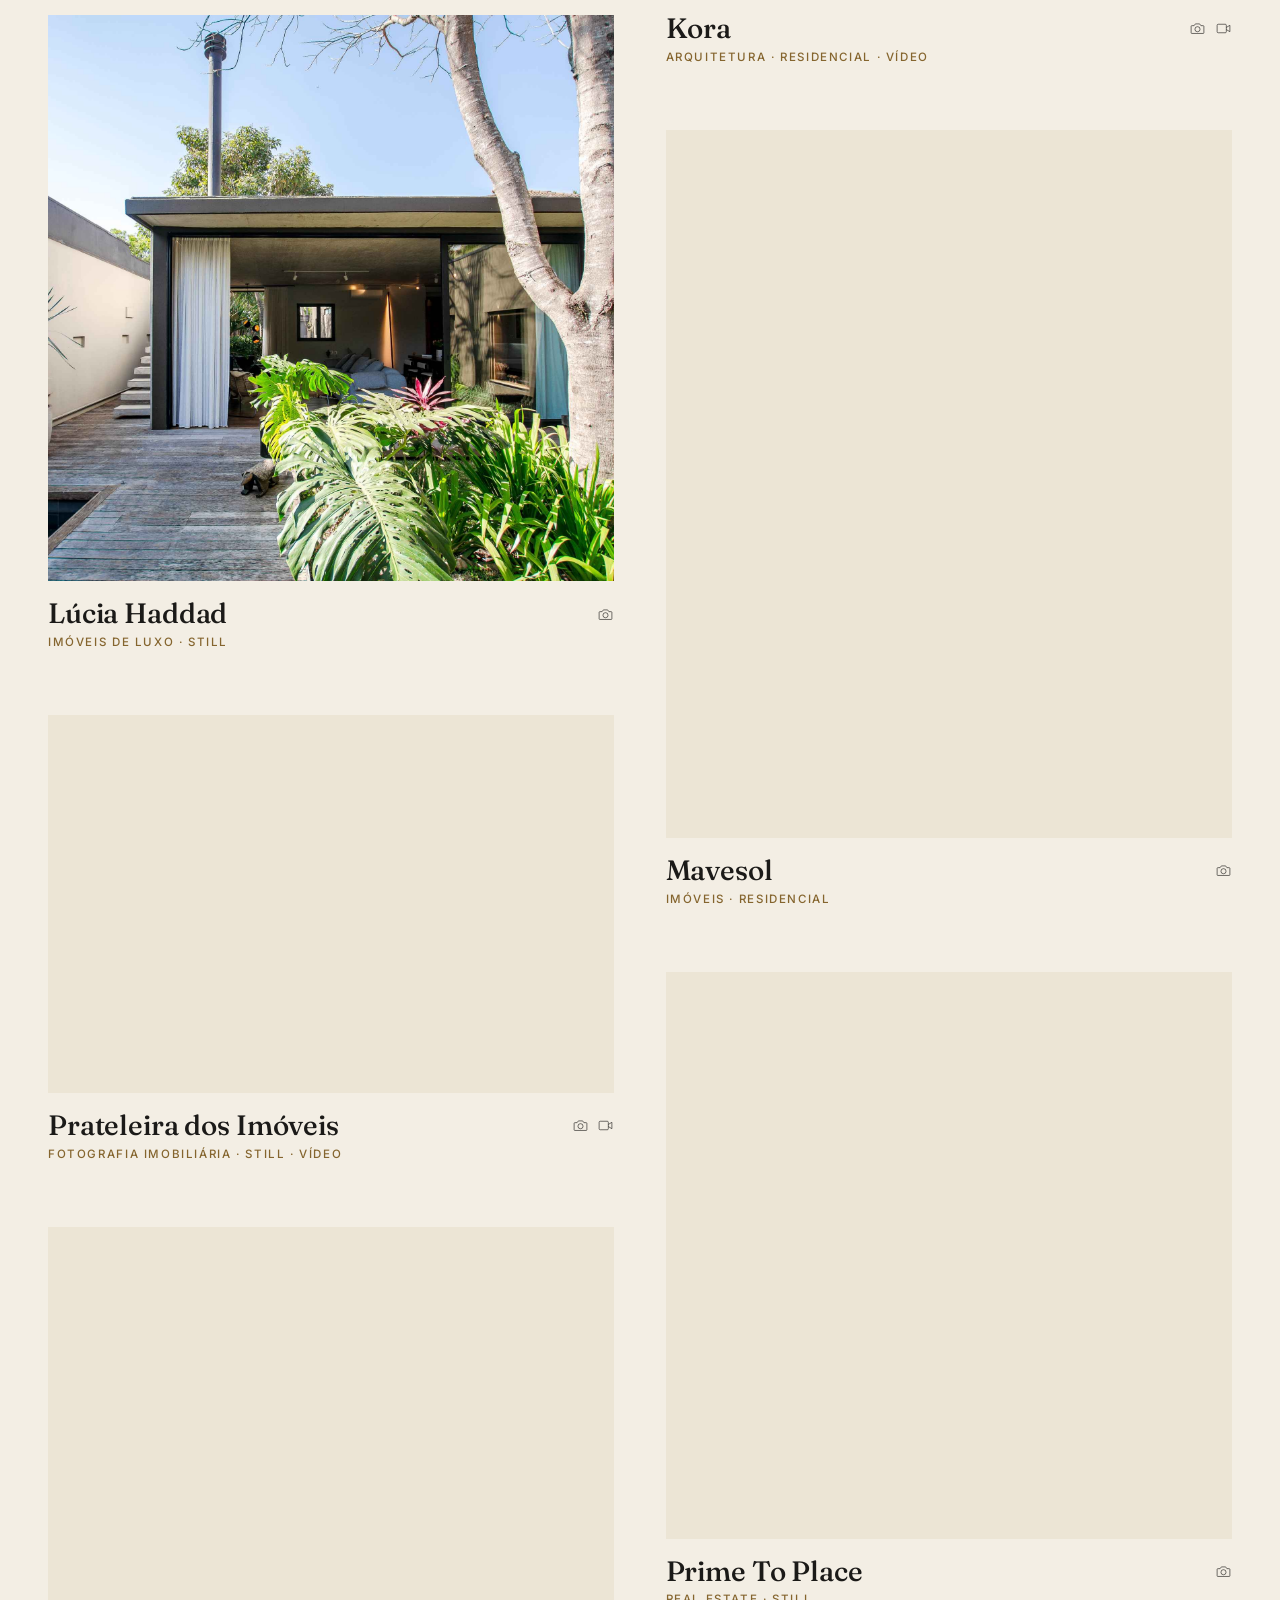
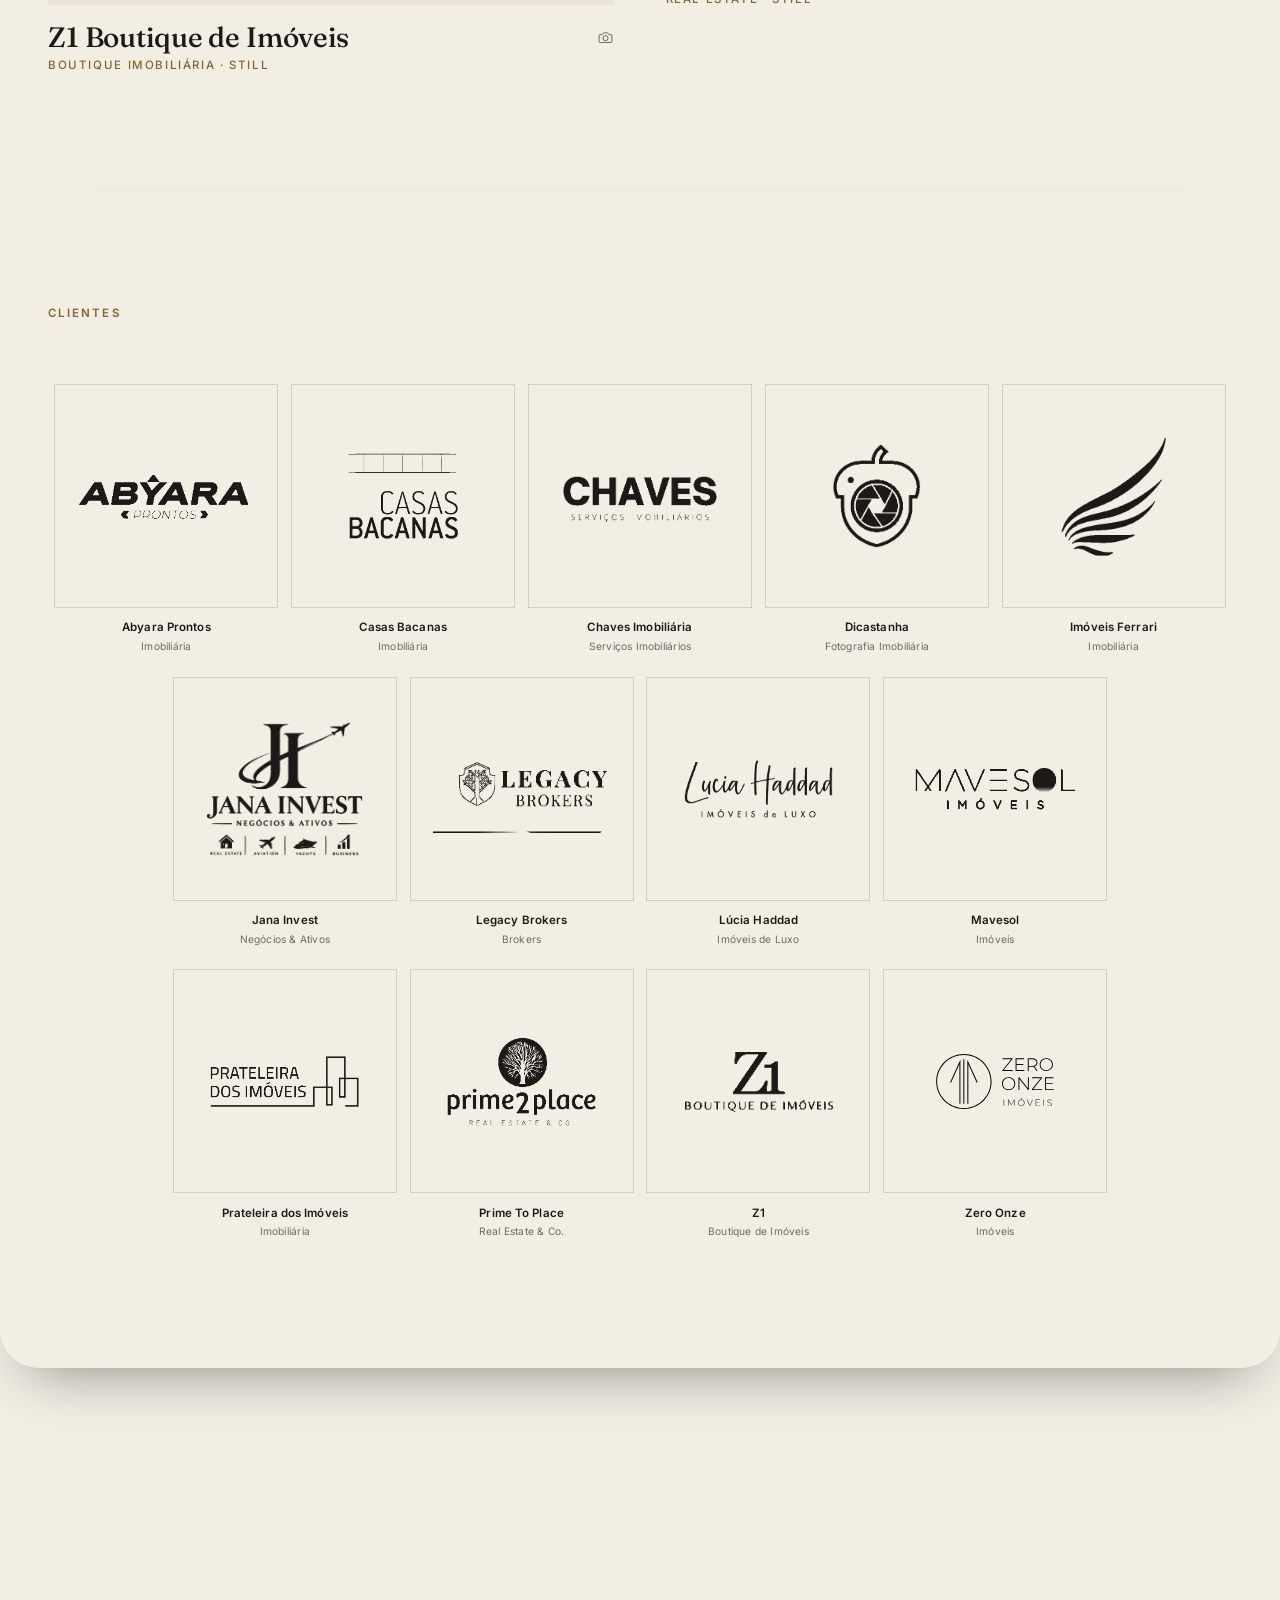
==== commit 8b3afb7e: "Clients gallery: balanced rows (5/4/4), logo-only squares with caption below; bump asset version Co-" ====
--- a/index.html
+++ b/index.html
@@ -77,7 +77,7 @@
 <link rel="preconnect" href="https://fonts.gstatic.com" crossorigin>
 <link rel="stylesheet" href="https://fonts.googleapis.com/css2?family=Fraunces:ital,opsz,wght@0,9..144,300;0,9..144,400;0,9..144,500;0,9..144,600;0,9..144,700;1,9..144,400;1,9..144,500&family=Inter:wght@300;400;500;600&display=swap" media="print" onload="this.media='all'">
 <noscript><link rel="stylesheet" href="https://fonts.googleapis.com/css2?family=Fraunces:ital,opsz,wght@0,9..144,300;0,9..144,400;0,9..144,500;0,9..144,600;0,9..144,700;1,9..144,400;1,9..144,500&family=Inter:wght@300;400;500;600&display=swap"></noscript>
-<link rel="stylesheet" href="style.css?v=20261118h">
+<link rel="stylesheet" href="style.css?v=20261119a">
 </head>
 <body>
 
@@ -265,7 +265,7 @@
   <div class="lightbox-counter" id="lightboxCounter"></div>
 </div>
 
-<script src="script.js?v=20261118h"></script>
+<script src="script.js?v=20261119a"></script>
 <script src="cookies.js?v=20261118"></script>
 </body>
 </html>
--- a/style.css
+++ b/style.css
@@ -377,21 +377,24 @@
   .clients-grid{ --cols:3; }
 }
 @media (min-width:900px){
-  .clients-grid{ --cols:6; }
-}
+  .clients-grid{ --cols:5; }
+}
+.clients-row{ display:flex; justify-content:center; width:100%; }
 .client-card{
-  position:relative; background:var(--bg);
-  width:calc(100% / var(--cols)); aspect-ratio:1/1;
-  display:flex; flex-direction:column; align-items:center; justify-content:center;
-  padding:.8rem;
-  border:1px solid rgba(27,26,24,.14); margin:0 -1px -1px 0;
+  position:relative;
+  width:calc(100% / var(--cols));
+  display:flex; flex-direction:column; align-items:center;
+  padding:.4rem; margin-bottom:.6rem;
   box-sizing:border-box;
   text-align:center;
 }
 .client-card--linked{ cursor:pointer; }
 .client-mark{
-  flex:1; width:100%; display:flex; align-items:center; justify-content:center; padding:1.1rem 0 .4rem;
-}
+  width:100%; aspect-ratio:1/1; box-sizing:border-box;
+  display:flex; align-items:center; justify-content:center; padding:.8rem;
+  background:var(--bg); border:1px solid rgba(27,26,24,.14);
+}
+.client-caption{ margin-top:.7rem; }
 .client-mark img{
   max-width:100%; max-height:100%; object-fit:contain;
   transition:transform .5s var(--ease);
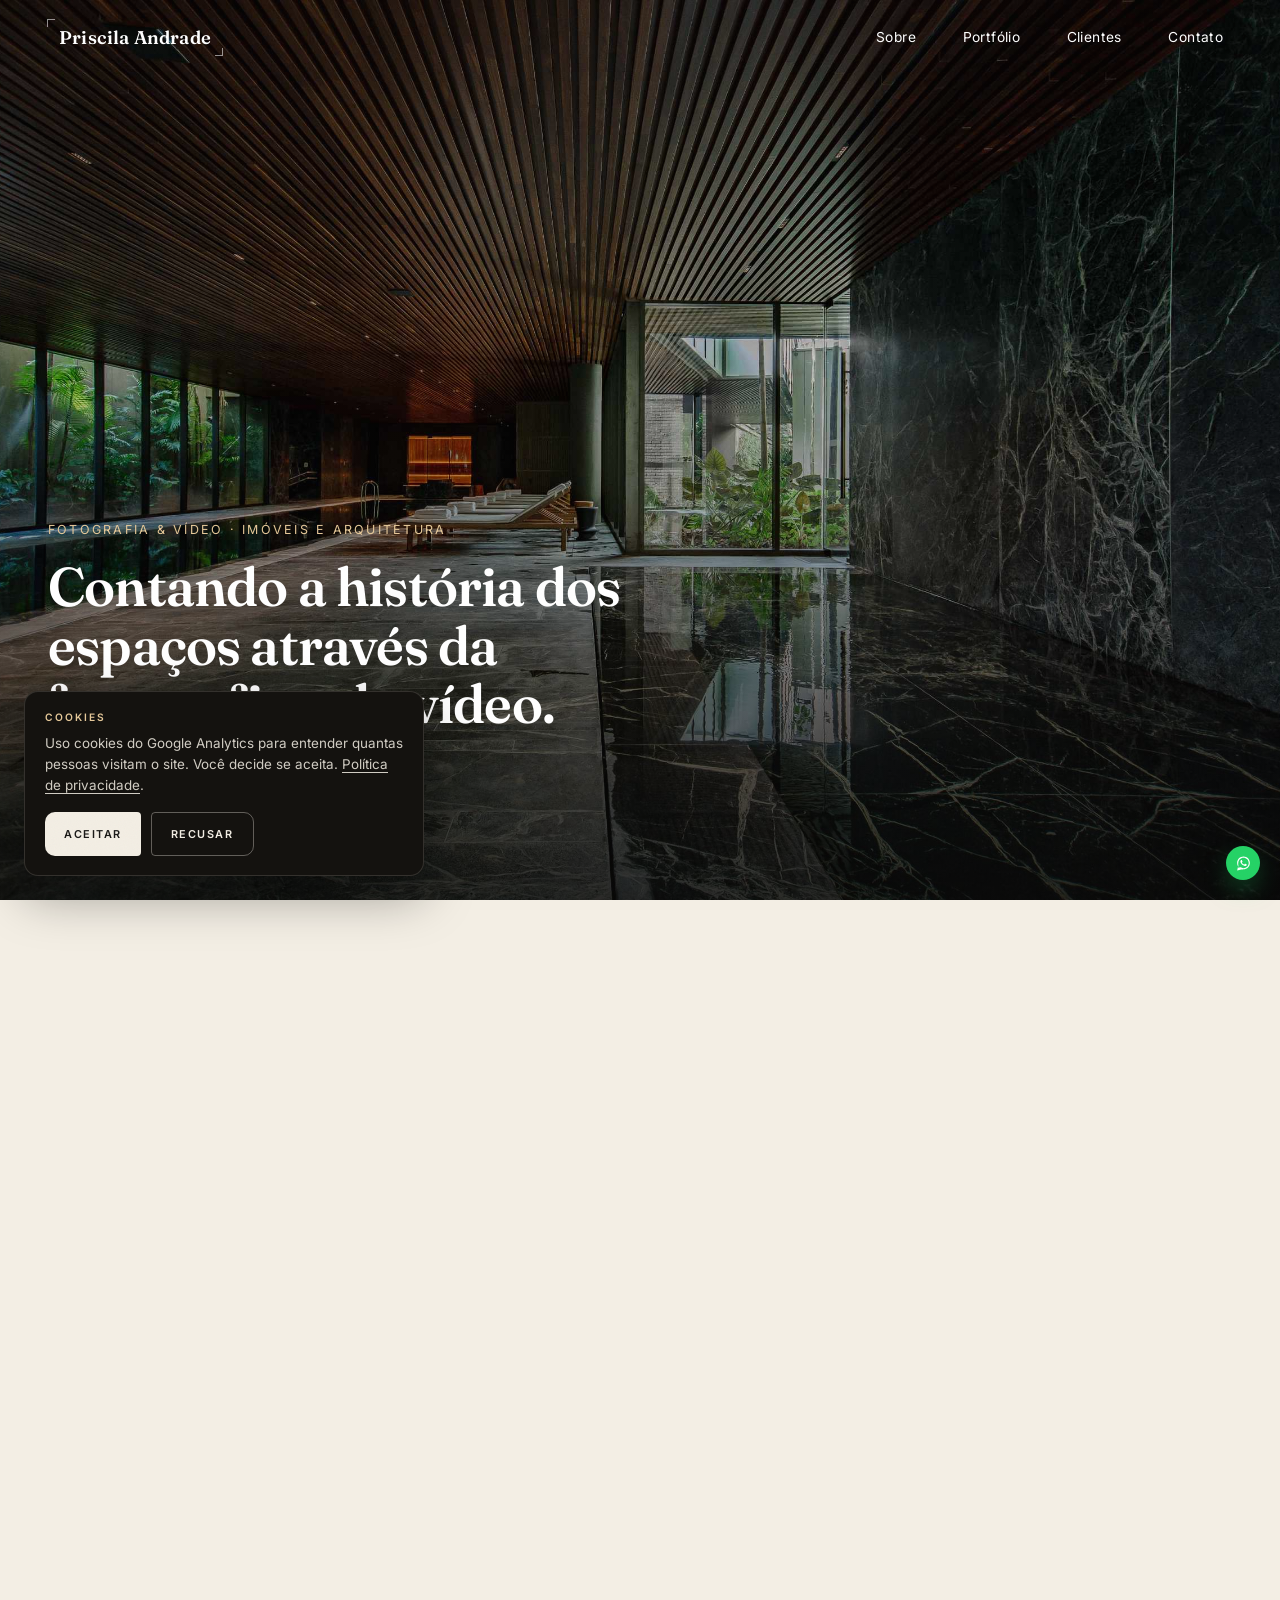
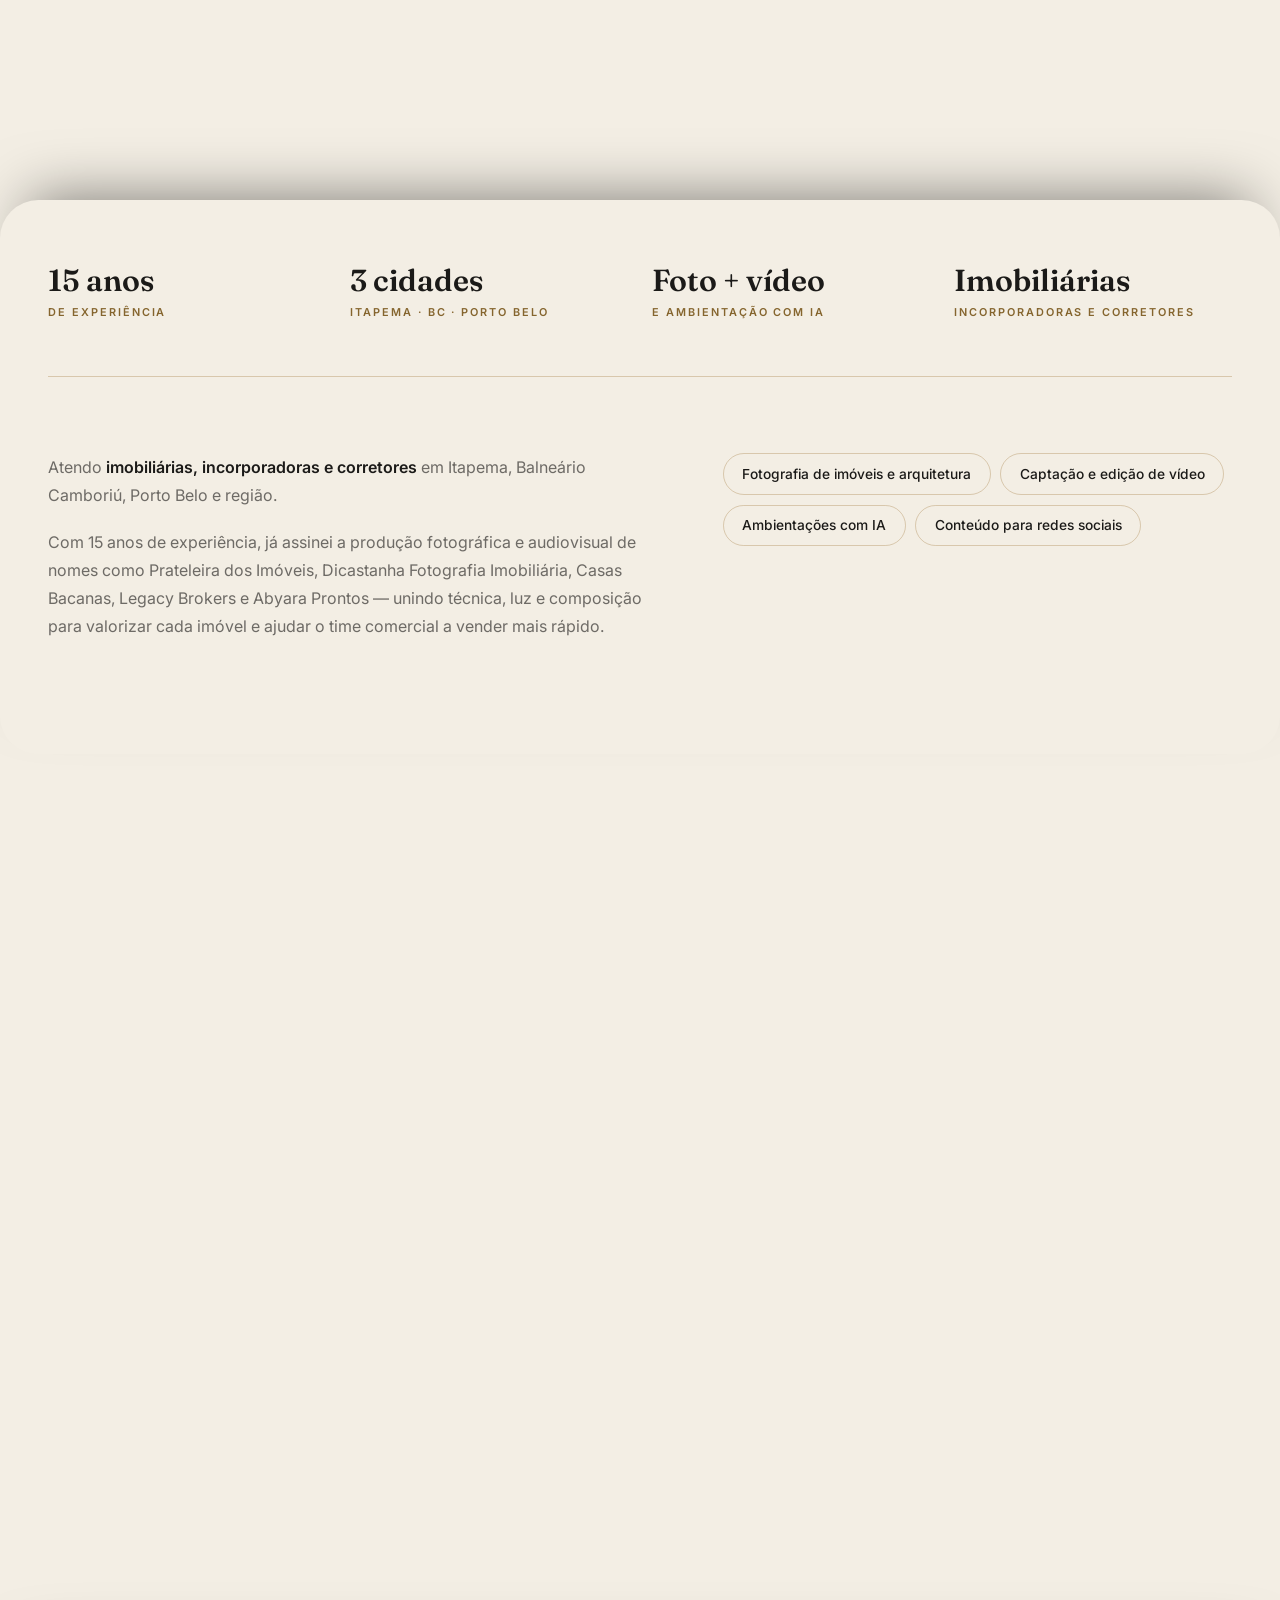
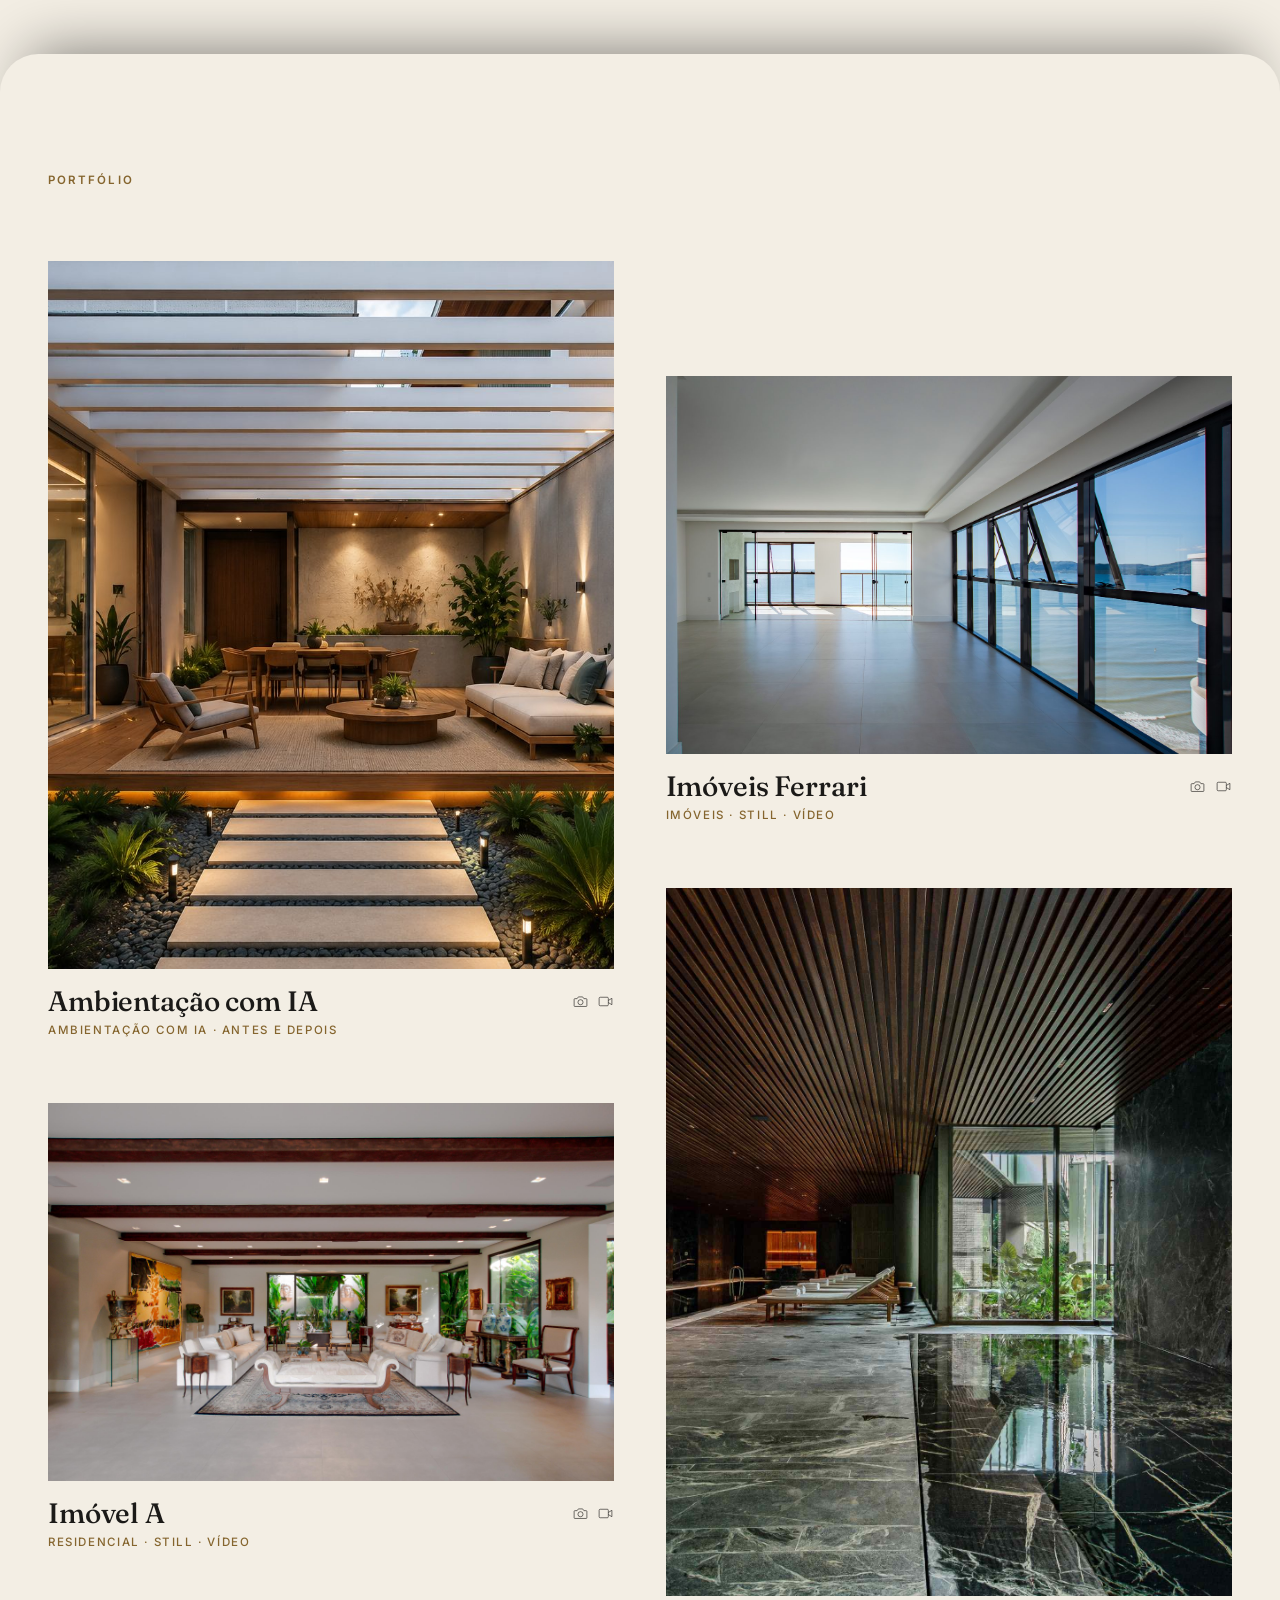
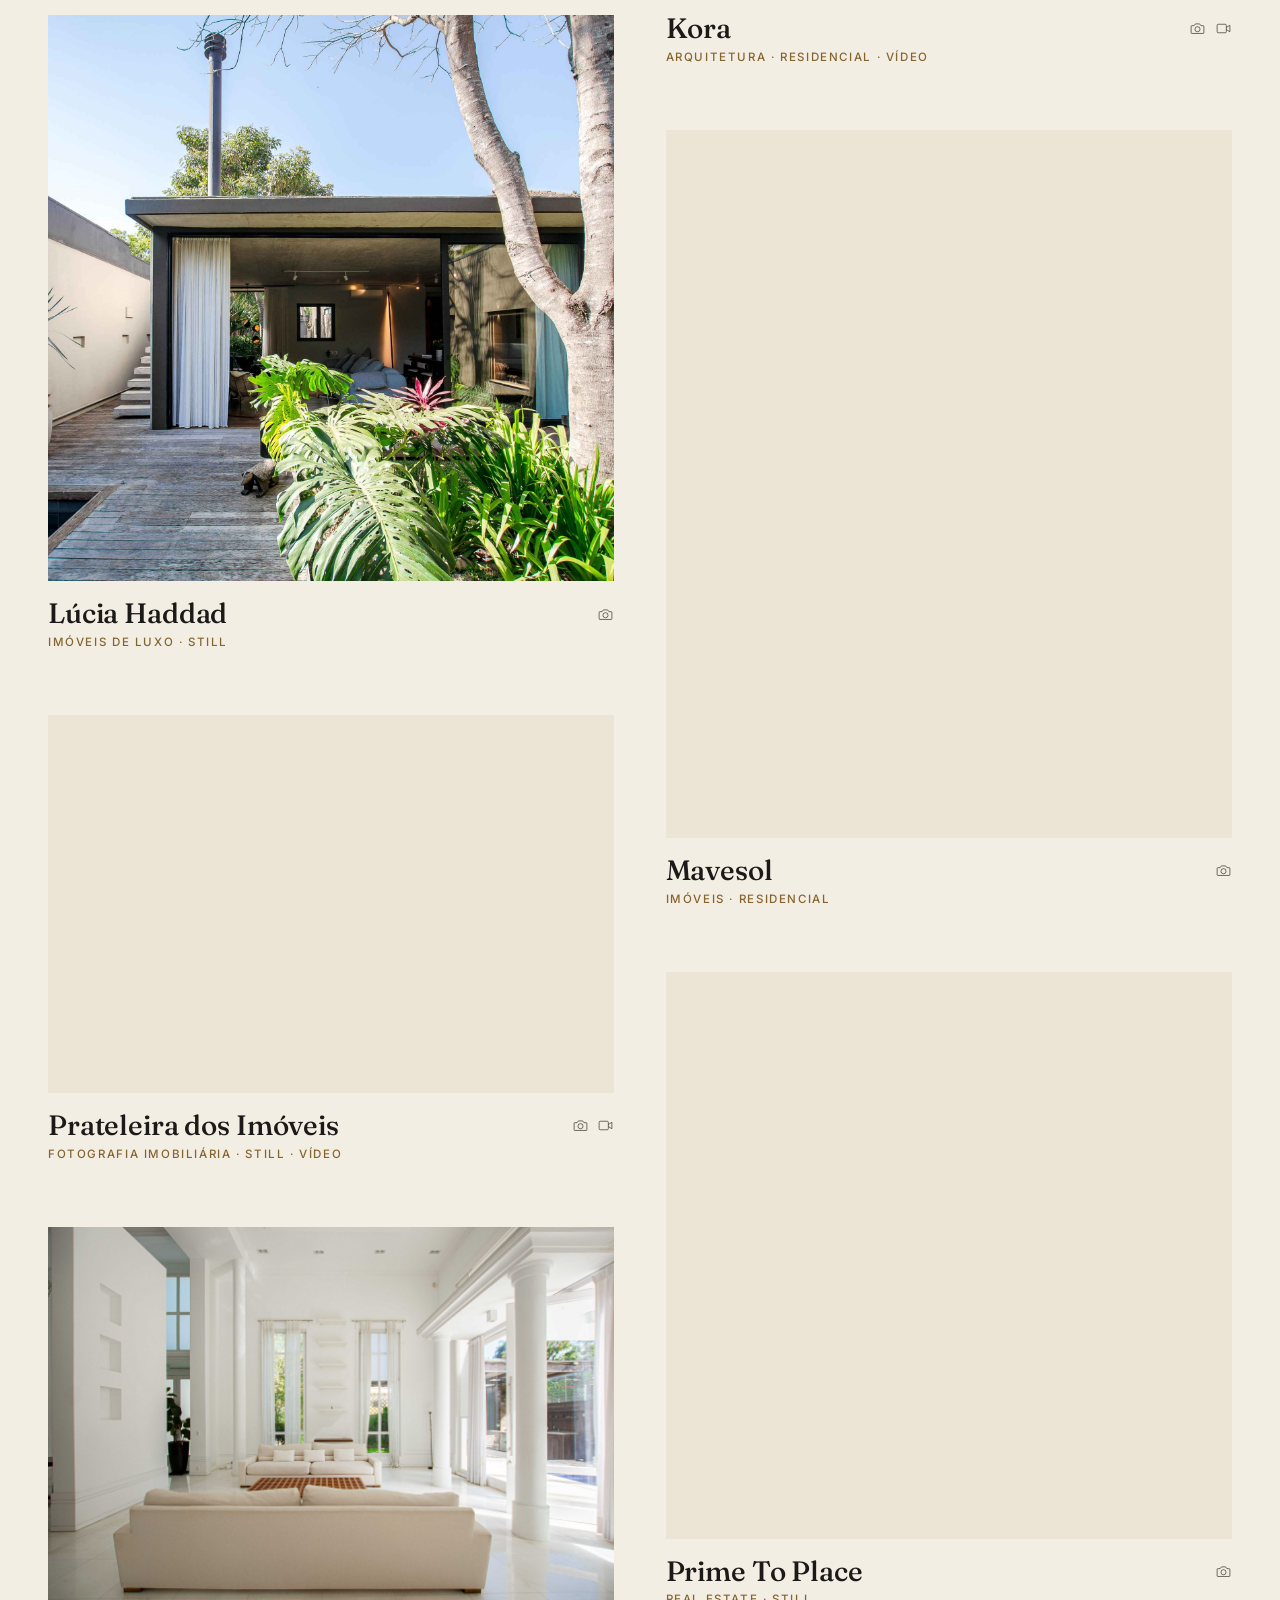
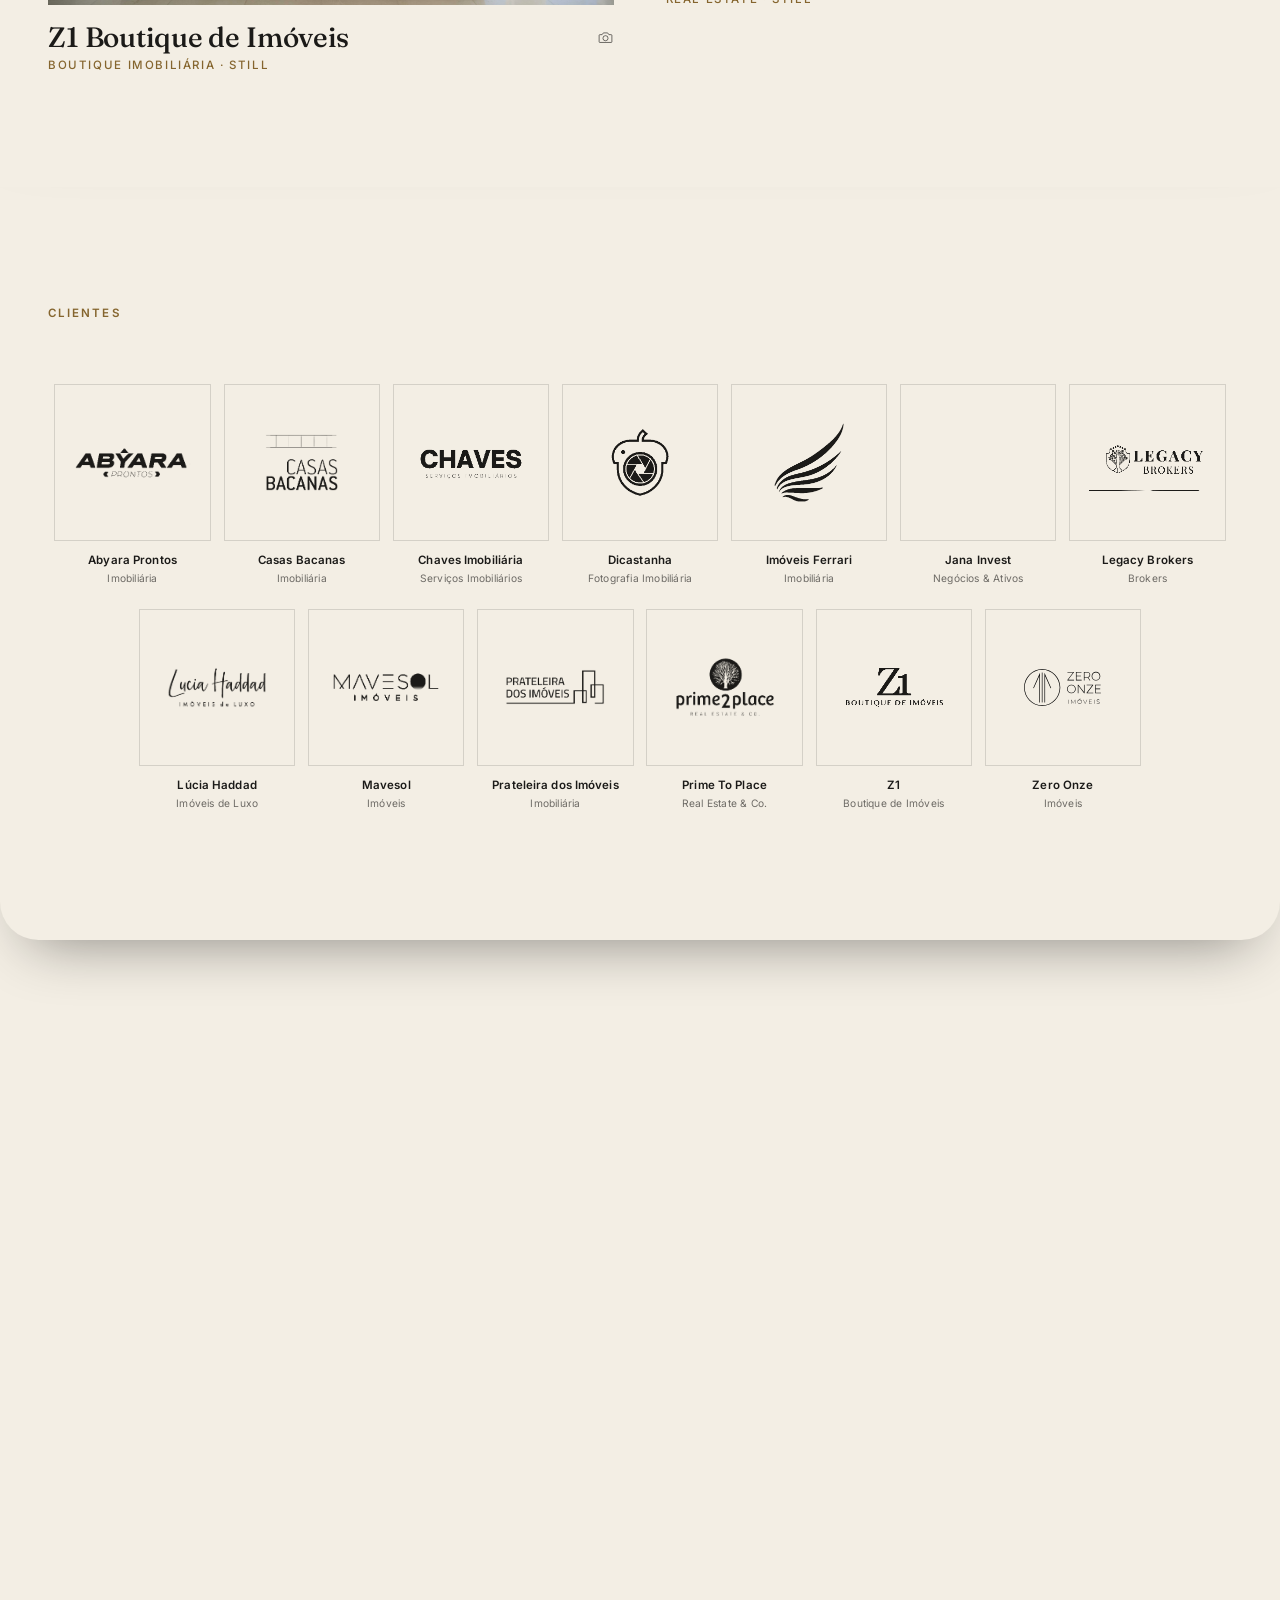
==== commit 13695629: "Clients gallery: 7 per row on desktop (7 + 6); bump asset version Co-Authored-By: Claude Sonnet 5.5 " ====
--- a/index.html
+++ b/index.html
@@ -77,7 +77,7 @@
 <link rel="preconnect" href="https://fonts.gstatic.com" crossorigin>
 <link rel="stylesheet" href="https://fonts.googleapis.com/css2?family=Fraunces:ital,opsz,wght@0,9..144,300;0,9..144,400;0,9..144,500;0,9..144,600;0,9..144,700;1,9..144,400;1,9..144,500&family=Inter:wght@300;400;500;600&display=swap" media="print" onload="this.media='all'">
 <noscript><link rel="stylesheet" href="https://fonts.googleapis.com/css2?family=Fraunces:ital,opsz,wght@0,9..144,300;0,9..144,400;0,9..144,500;0,9..144,600;0,9..144,700;1,9..144,400;1,9..144,500&family=Inter:wght@300;400;500;600&display=swap"></noscript>
-<link rel="stylesheet" href="style.css?v=20261119a">
+<link rel="stylesheet" href="style.css?v=20261119b">
 </head>
 <body>
 
@@ -265,7 +265,7 @@
   <div class="lightbox-counter" id="lightboxCounter"></div>
 </div>
 
-<script src="script.js?v=20261119a"></script>
+<script src="script.js?v=20261119b"></script>
 <script src="cookies.js?v=20261118"></script>
 </body>
 </html>
--- a/style.css
+++ b/style.css
@@ -377,7 +377,7 @@
   .clients-grid{ --cols:3; }
 }
 @media (min-width:900px){
-  .clients-grid{ --cols:5; }
+  .clients-grid{ --cols:7; }
 }
 .clients-row{ display:flex; justify-content:center; width:100%; }
 .client-card{
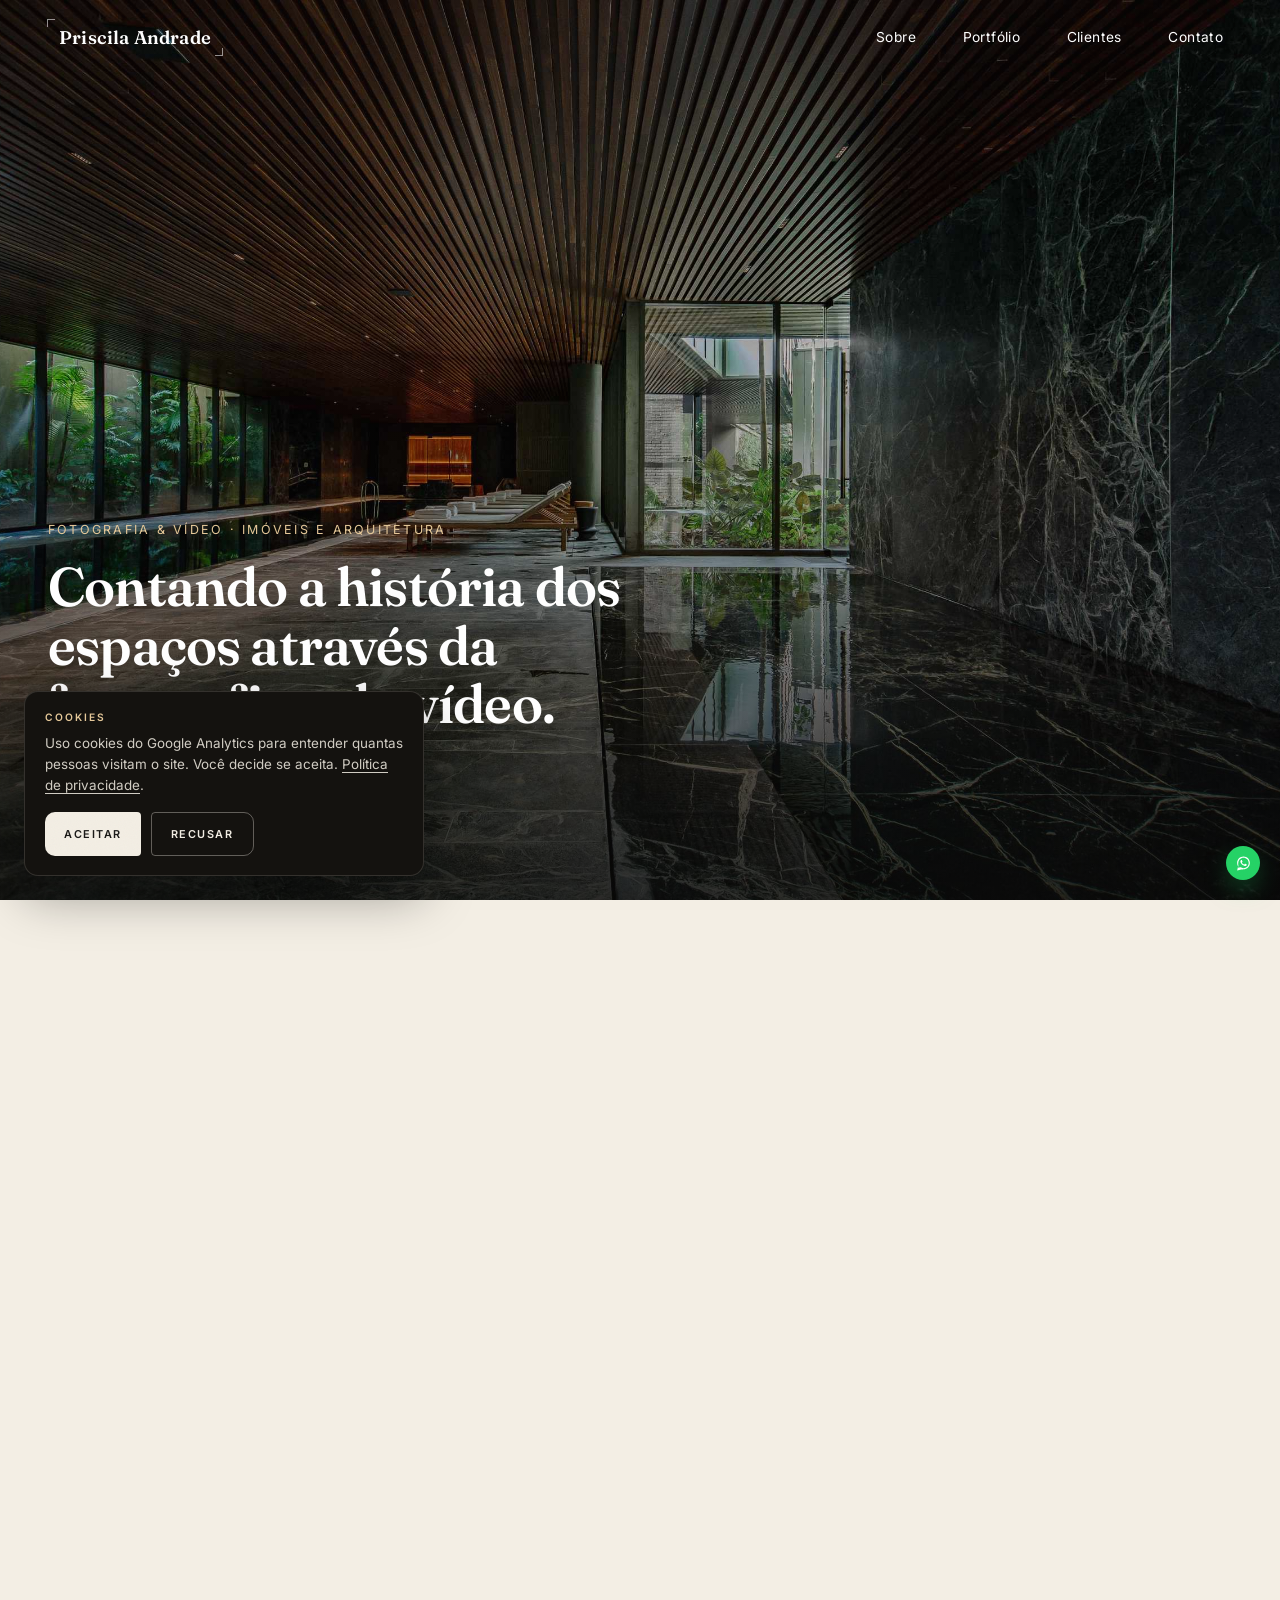
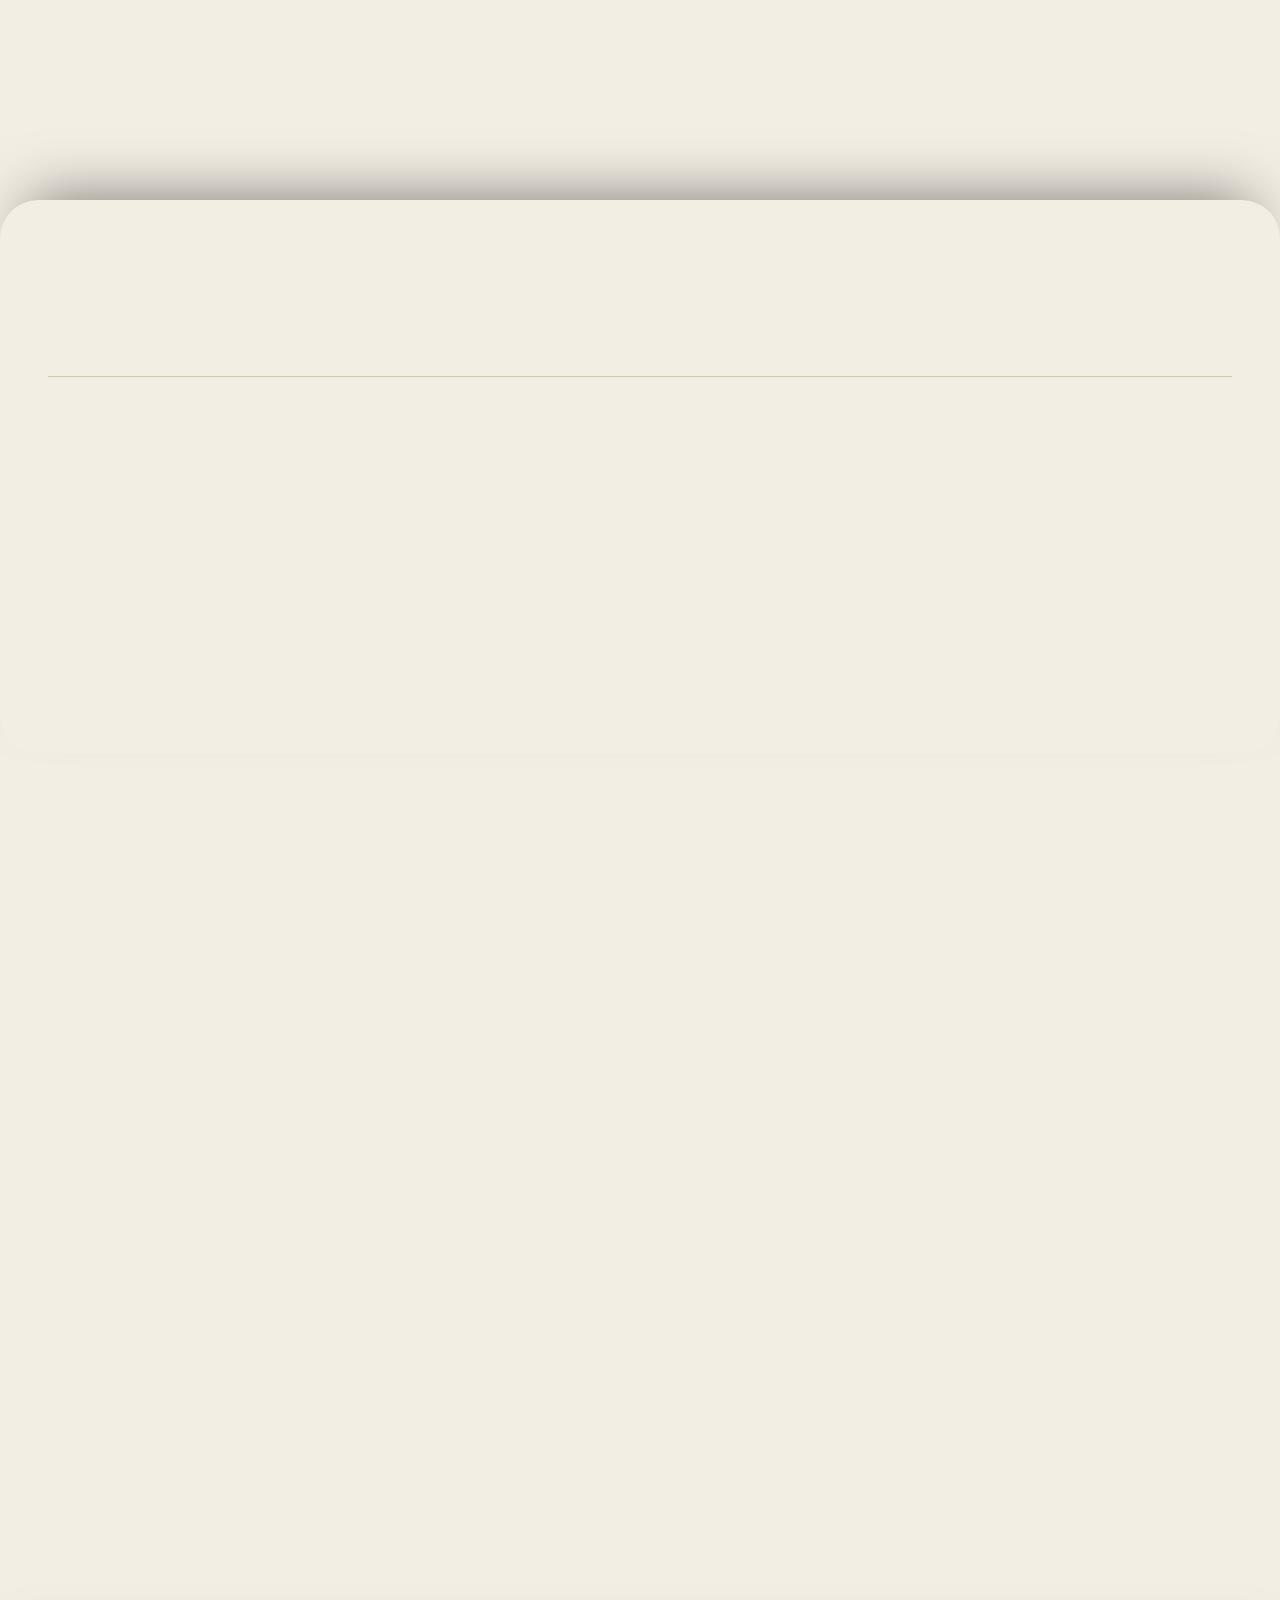
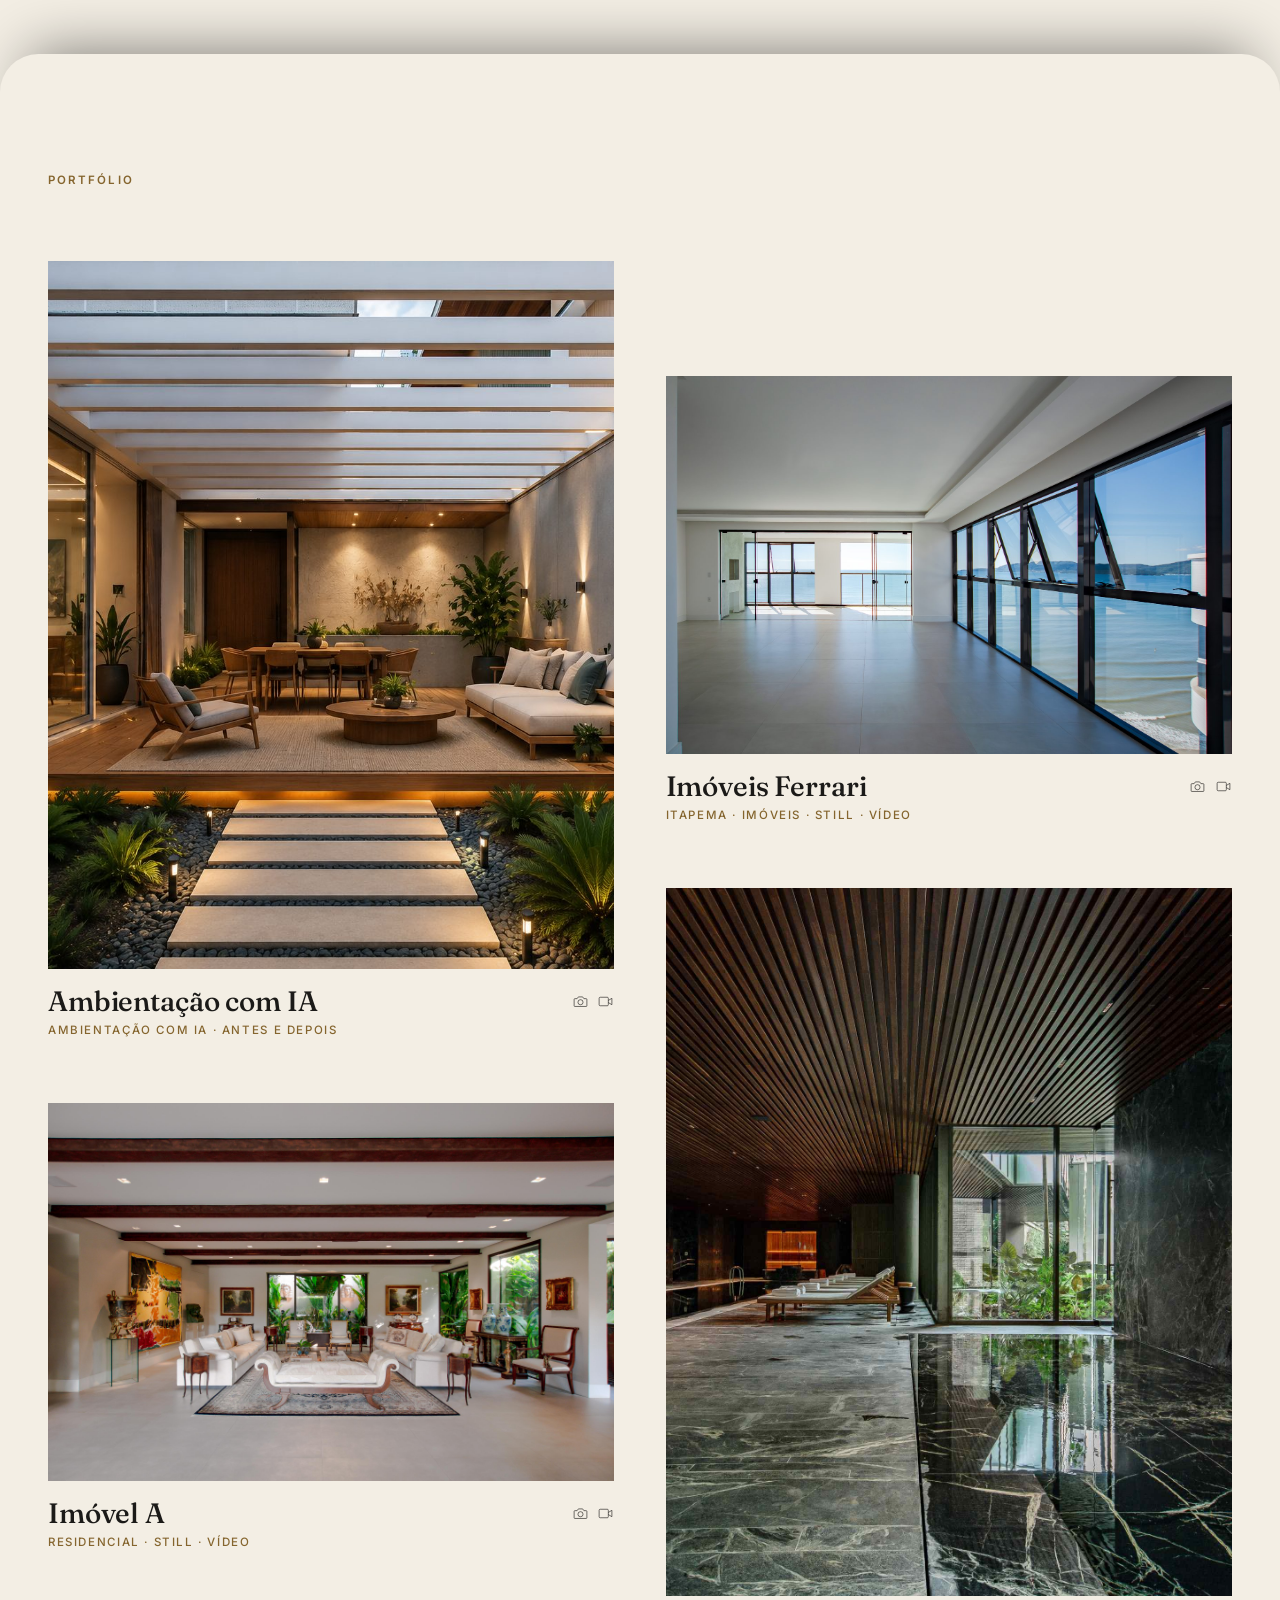
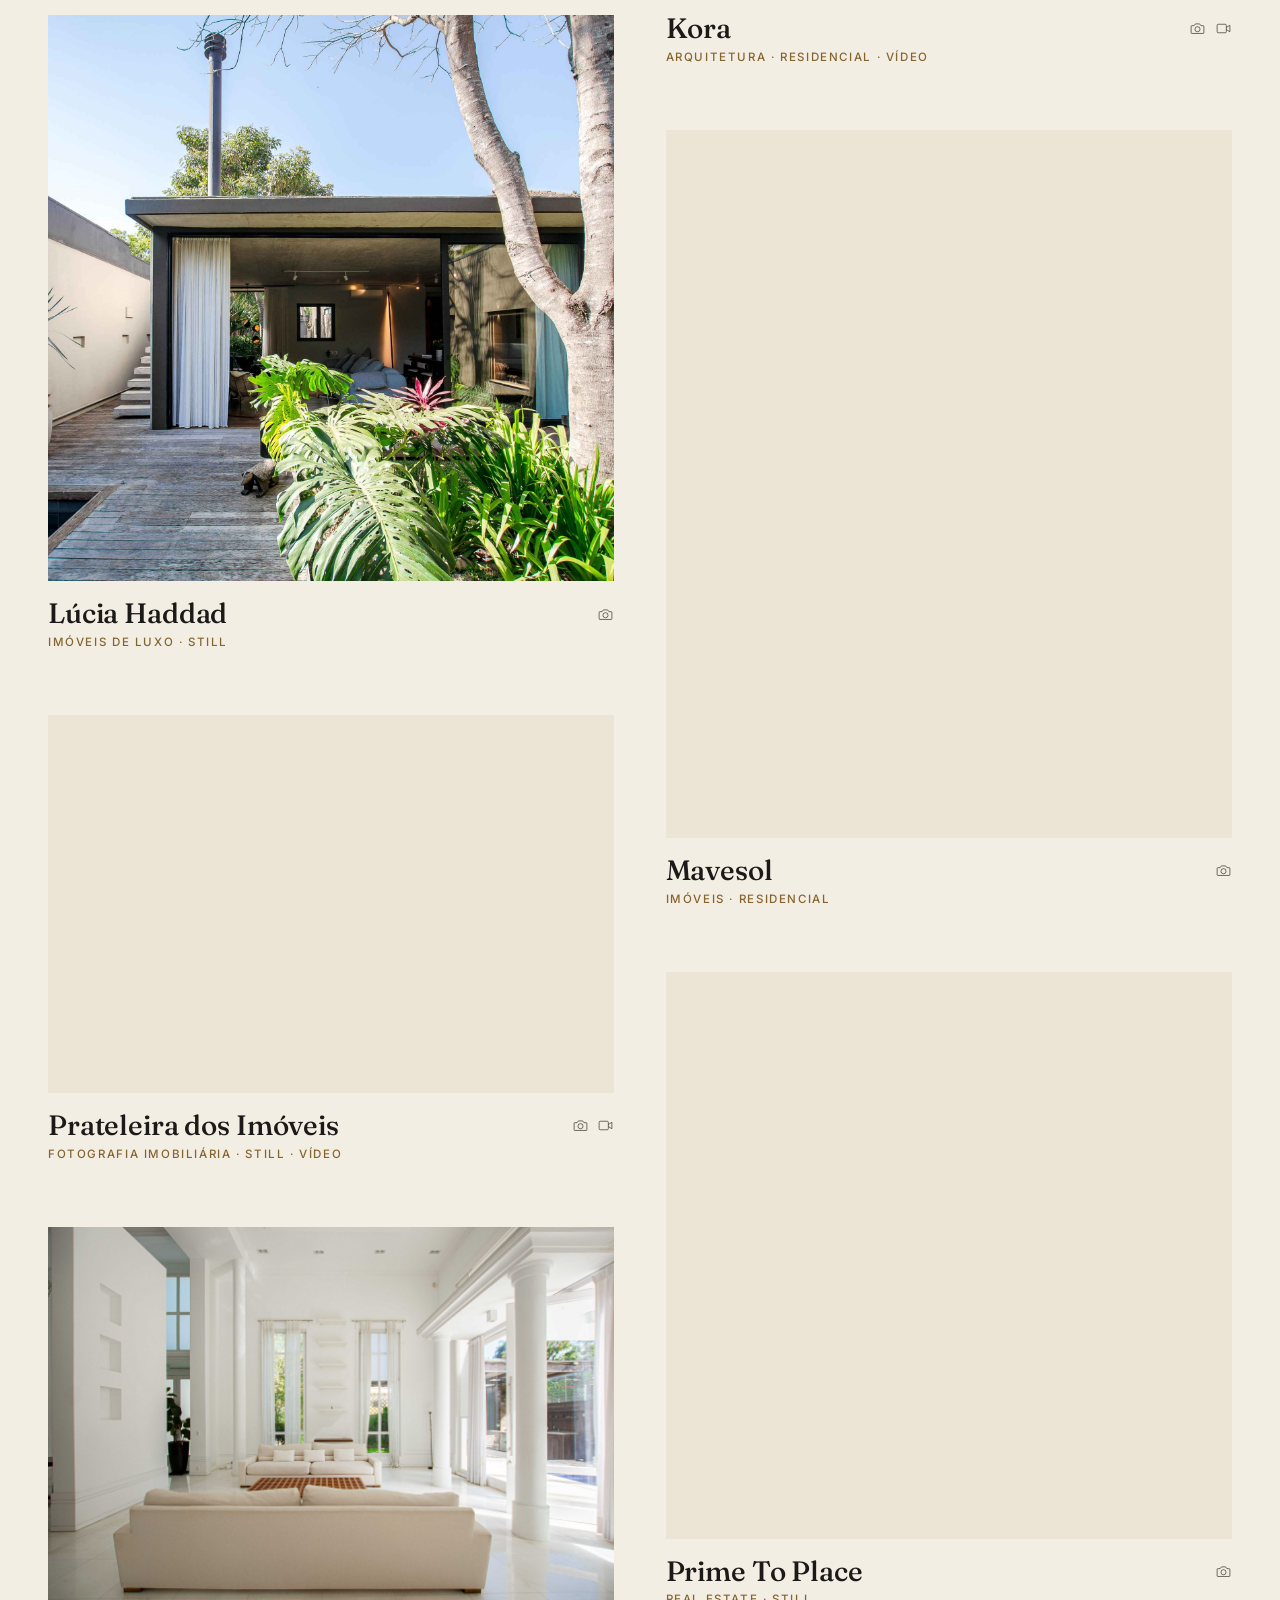
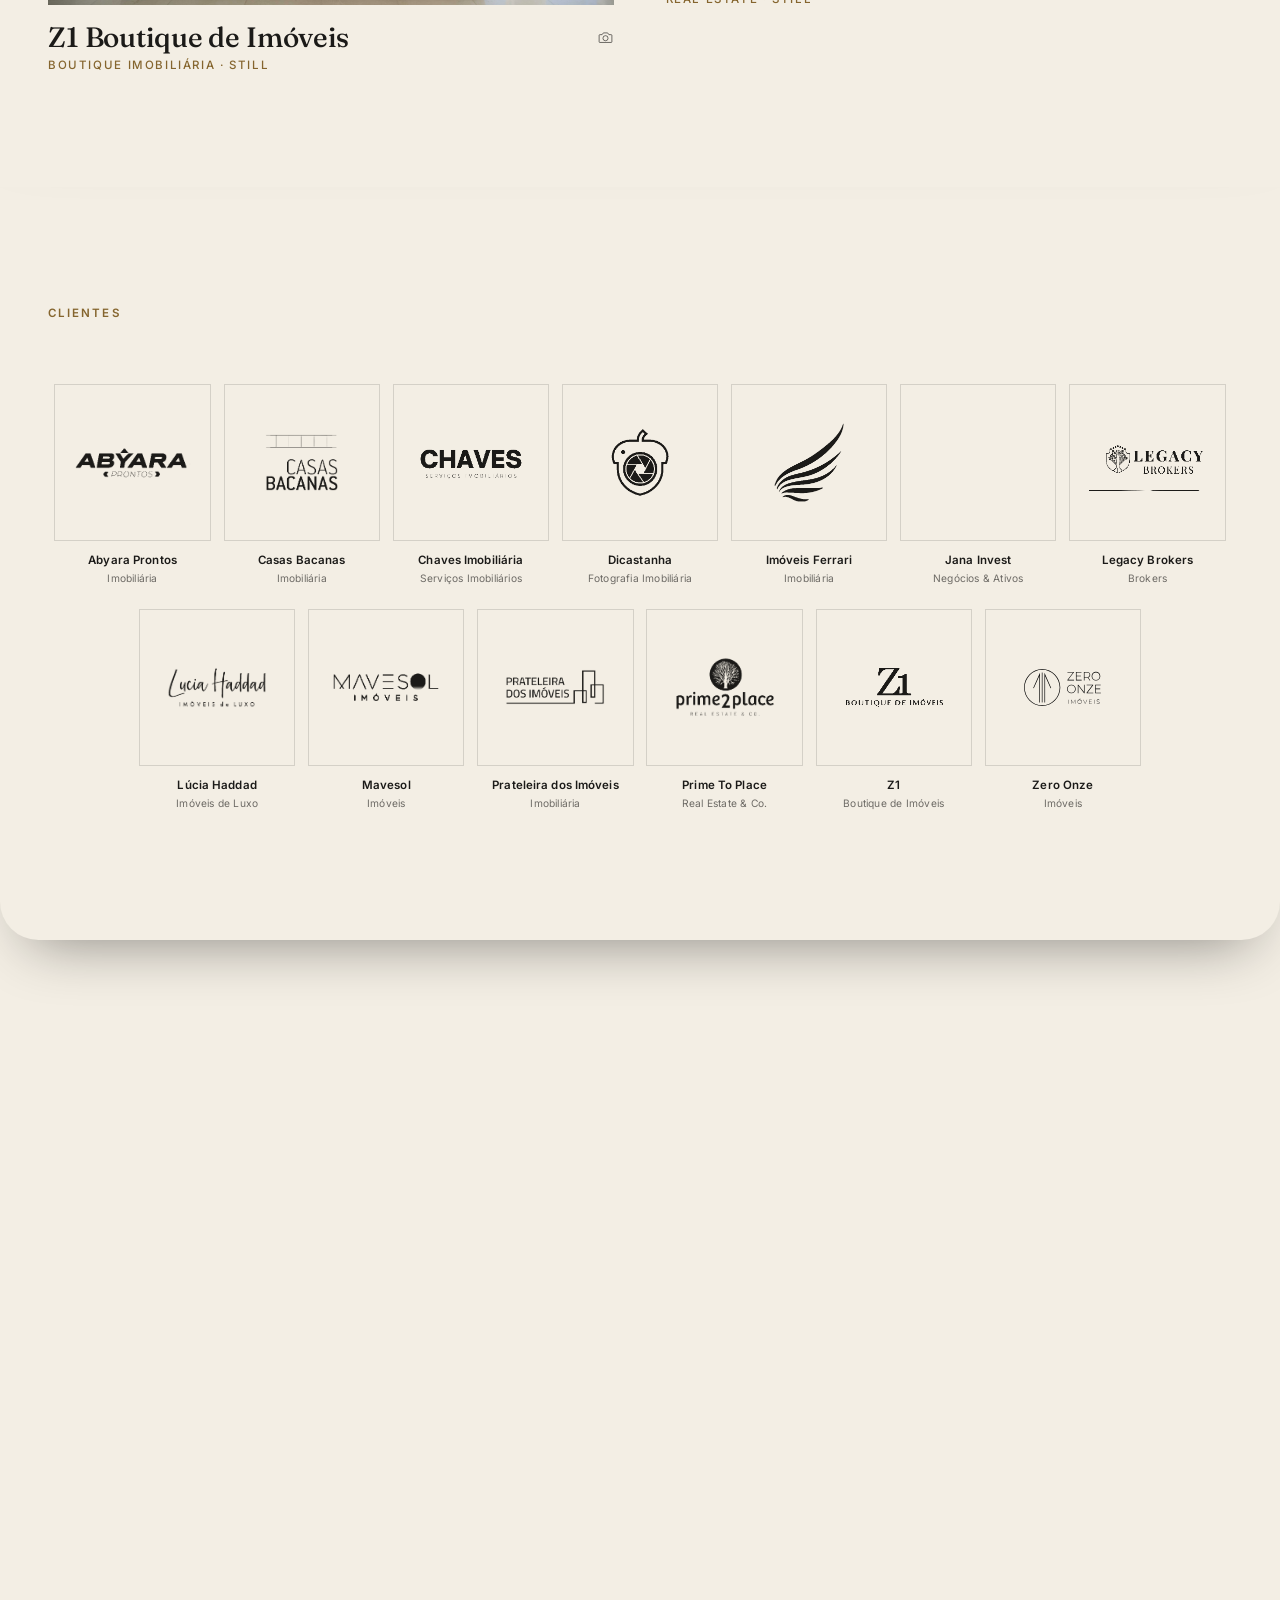
==== commit eebcecff: "Mark Imoveis Ferrari and Jana Invest as Itapema (tags and photo alt text) Co-Authored-By: Claude Son" ====
--- a/index.html
+++ b/index.html
@@ -265,7 +265,7 @@
   <div class="lightbox-counter" id="lightboxCounter"></div>
 </div>
 
-<script src="script.js?v=20261119b"></script>
+<script src="script.js?v=20261119c"></script>
 <script src="cookies.js?v=20261118"></script>
 </body>
 </html>
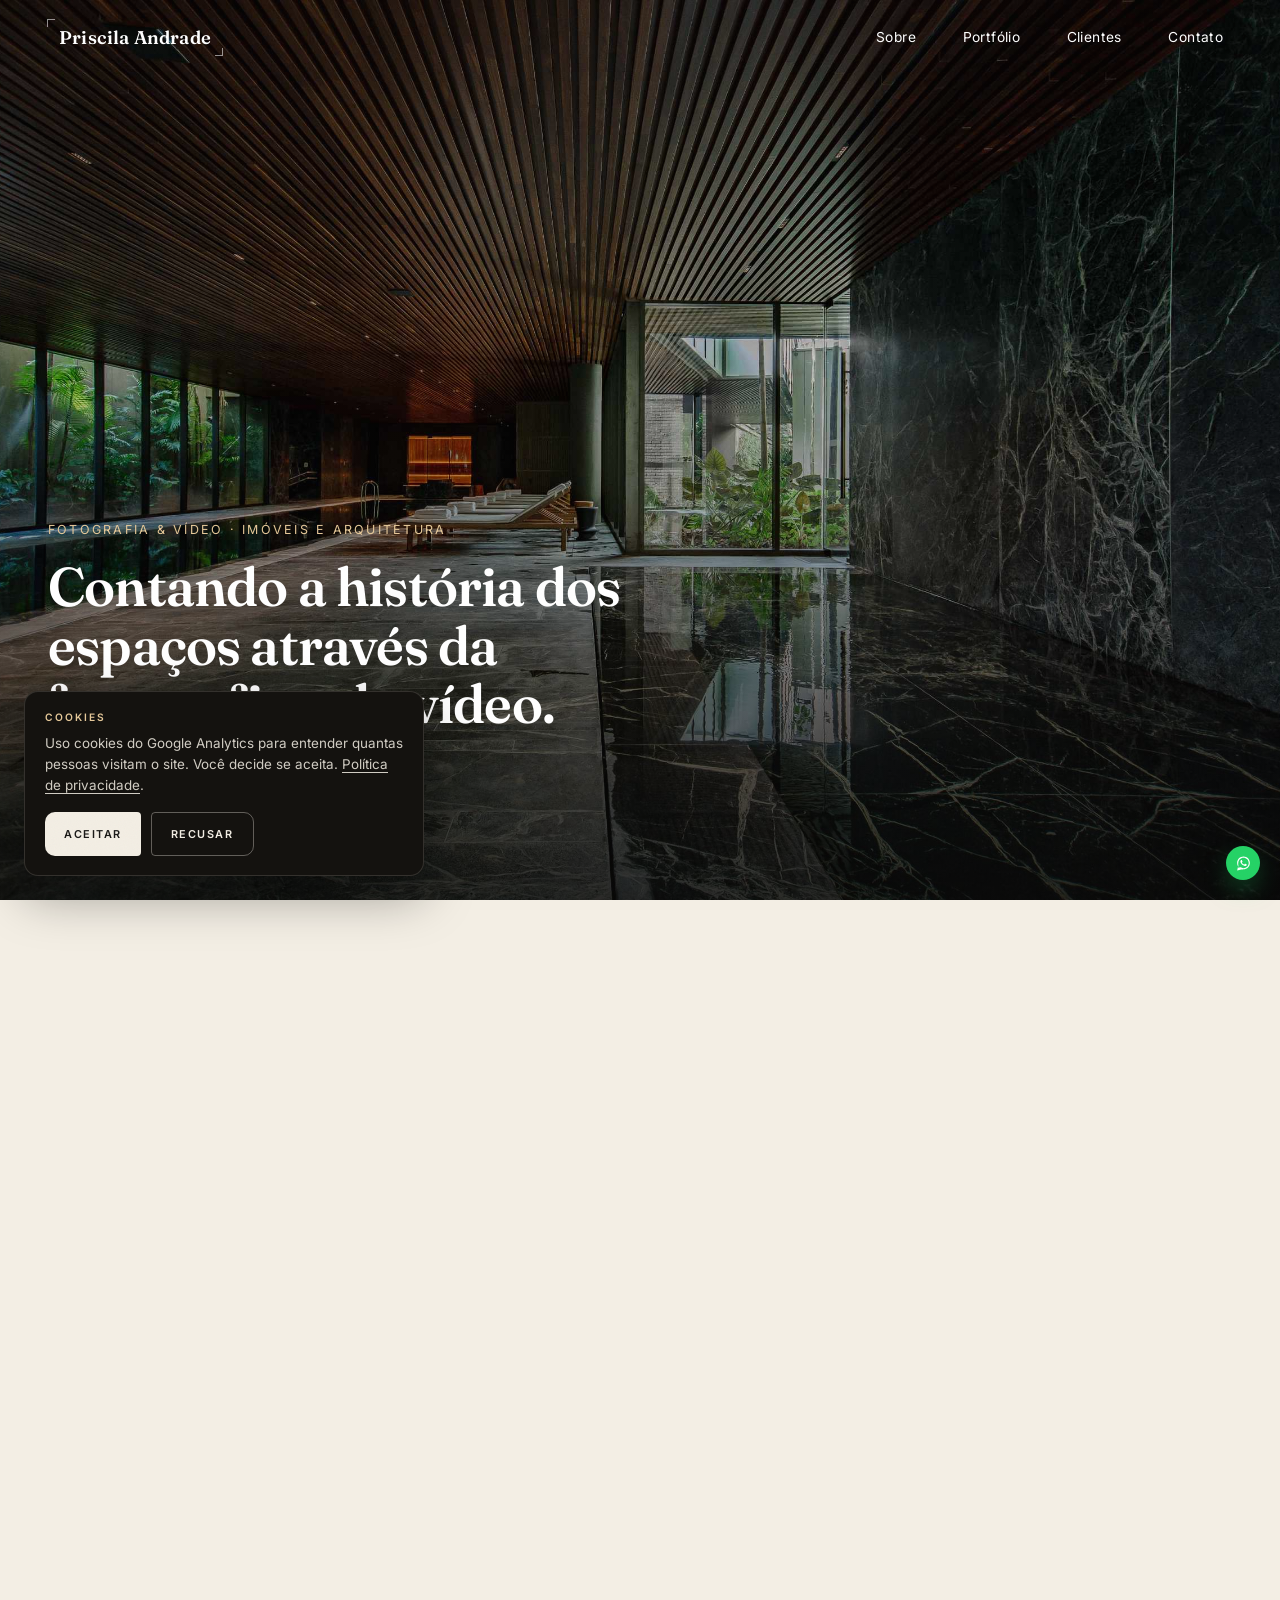
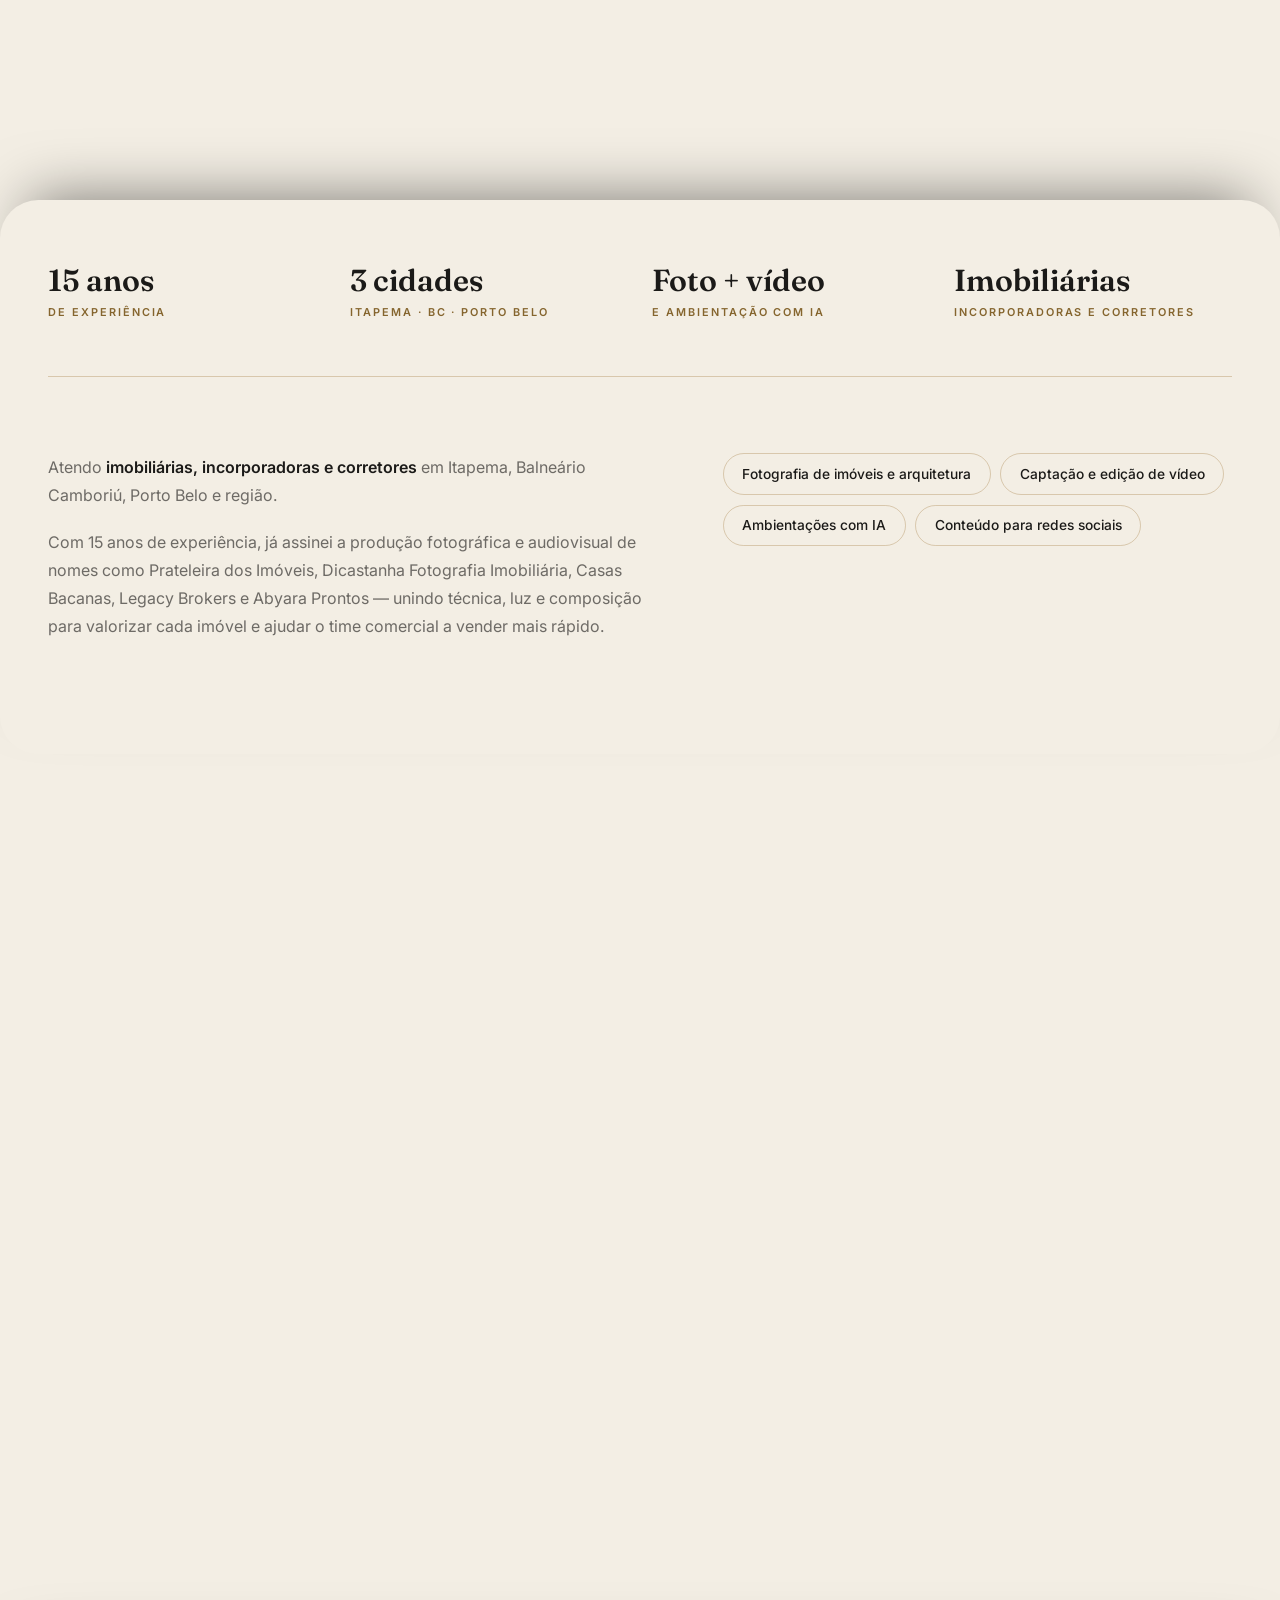
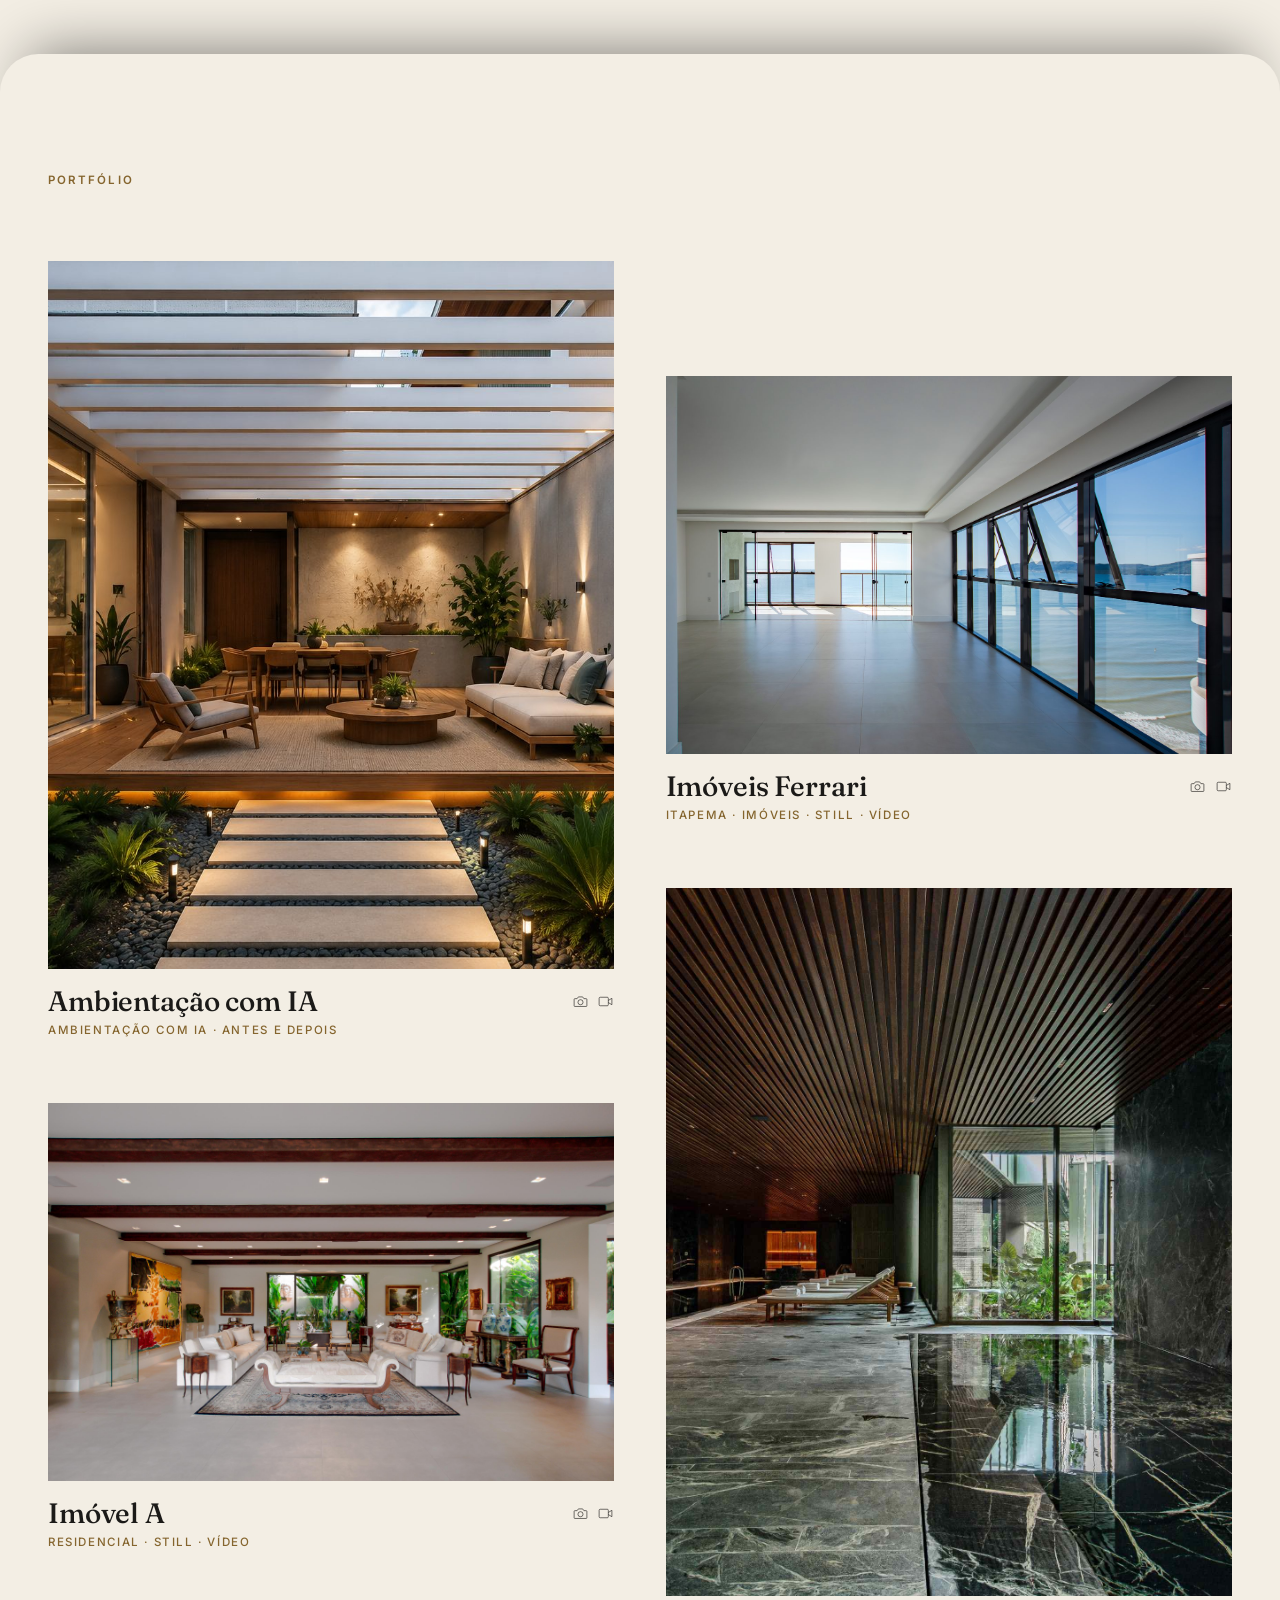
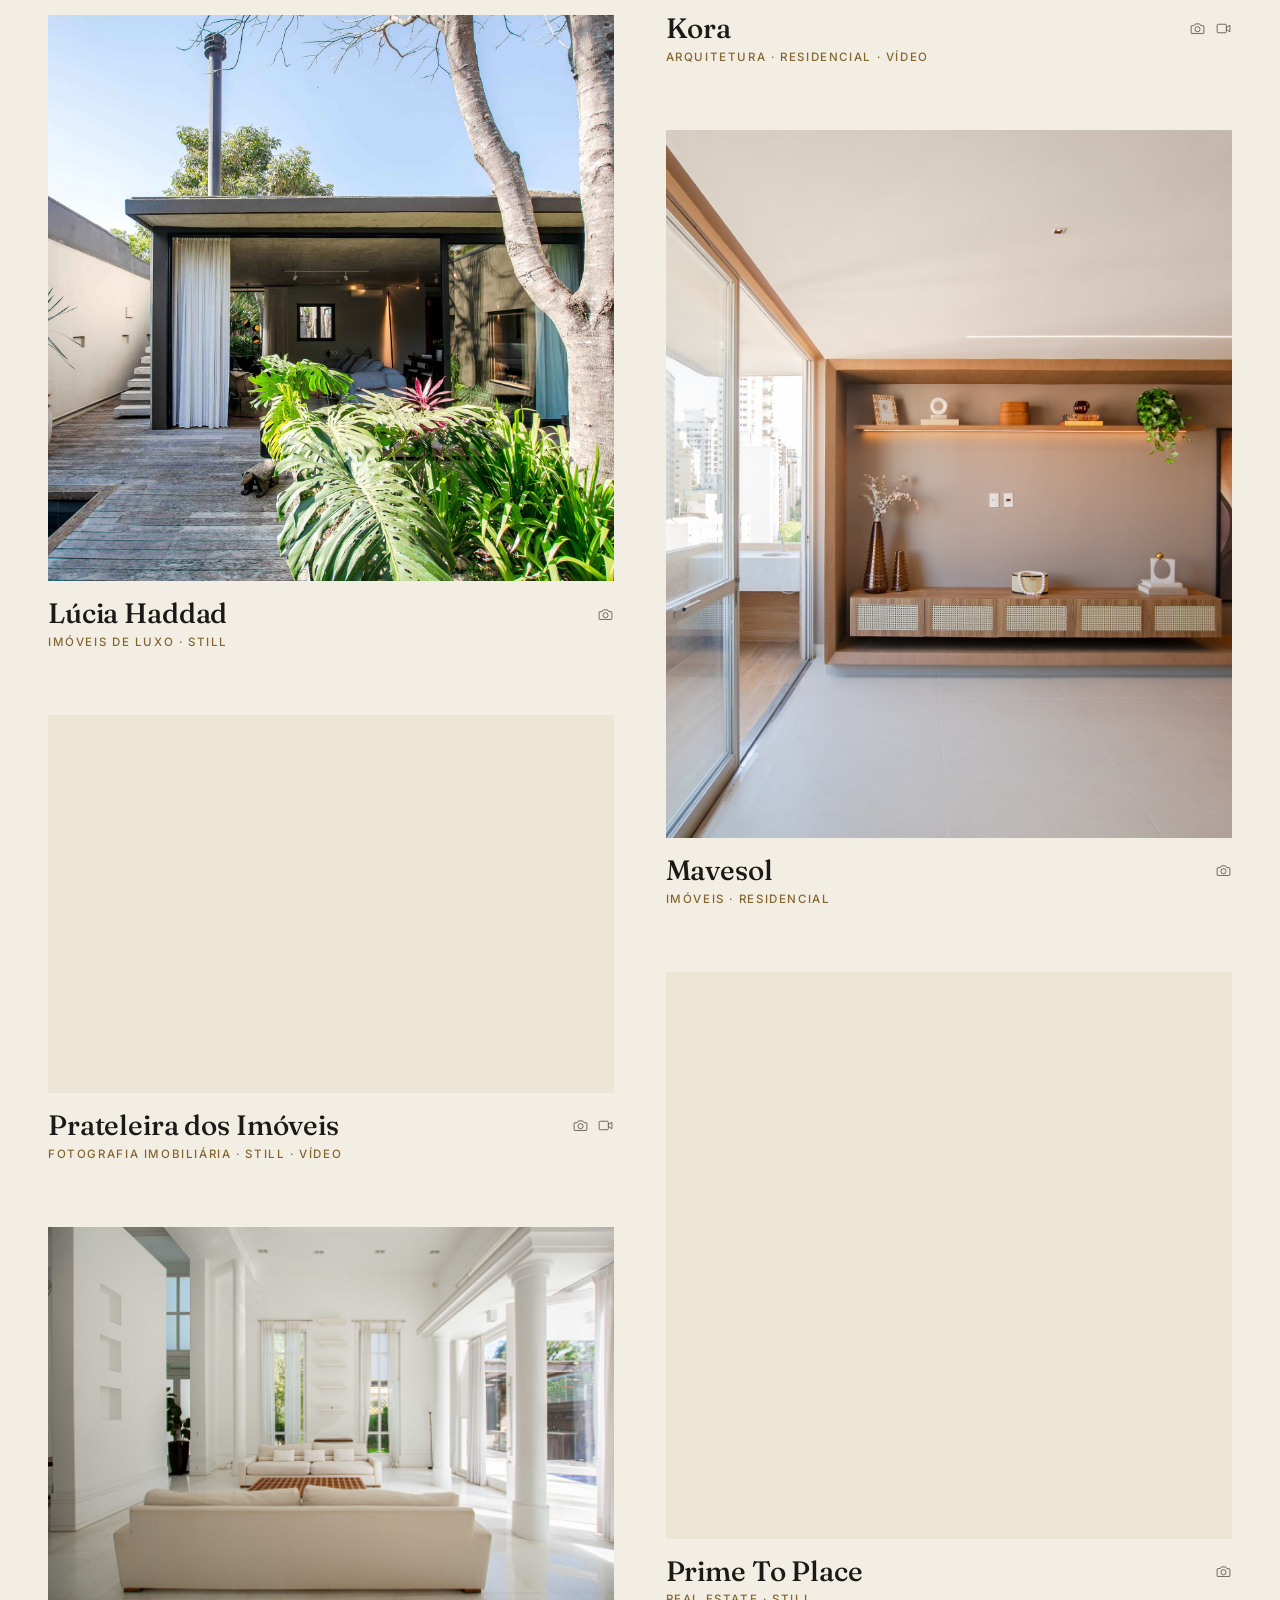
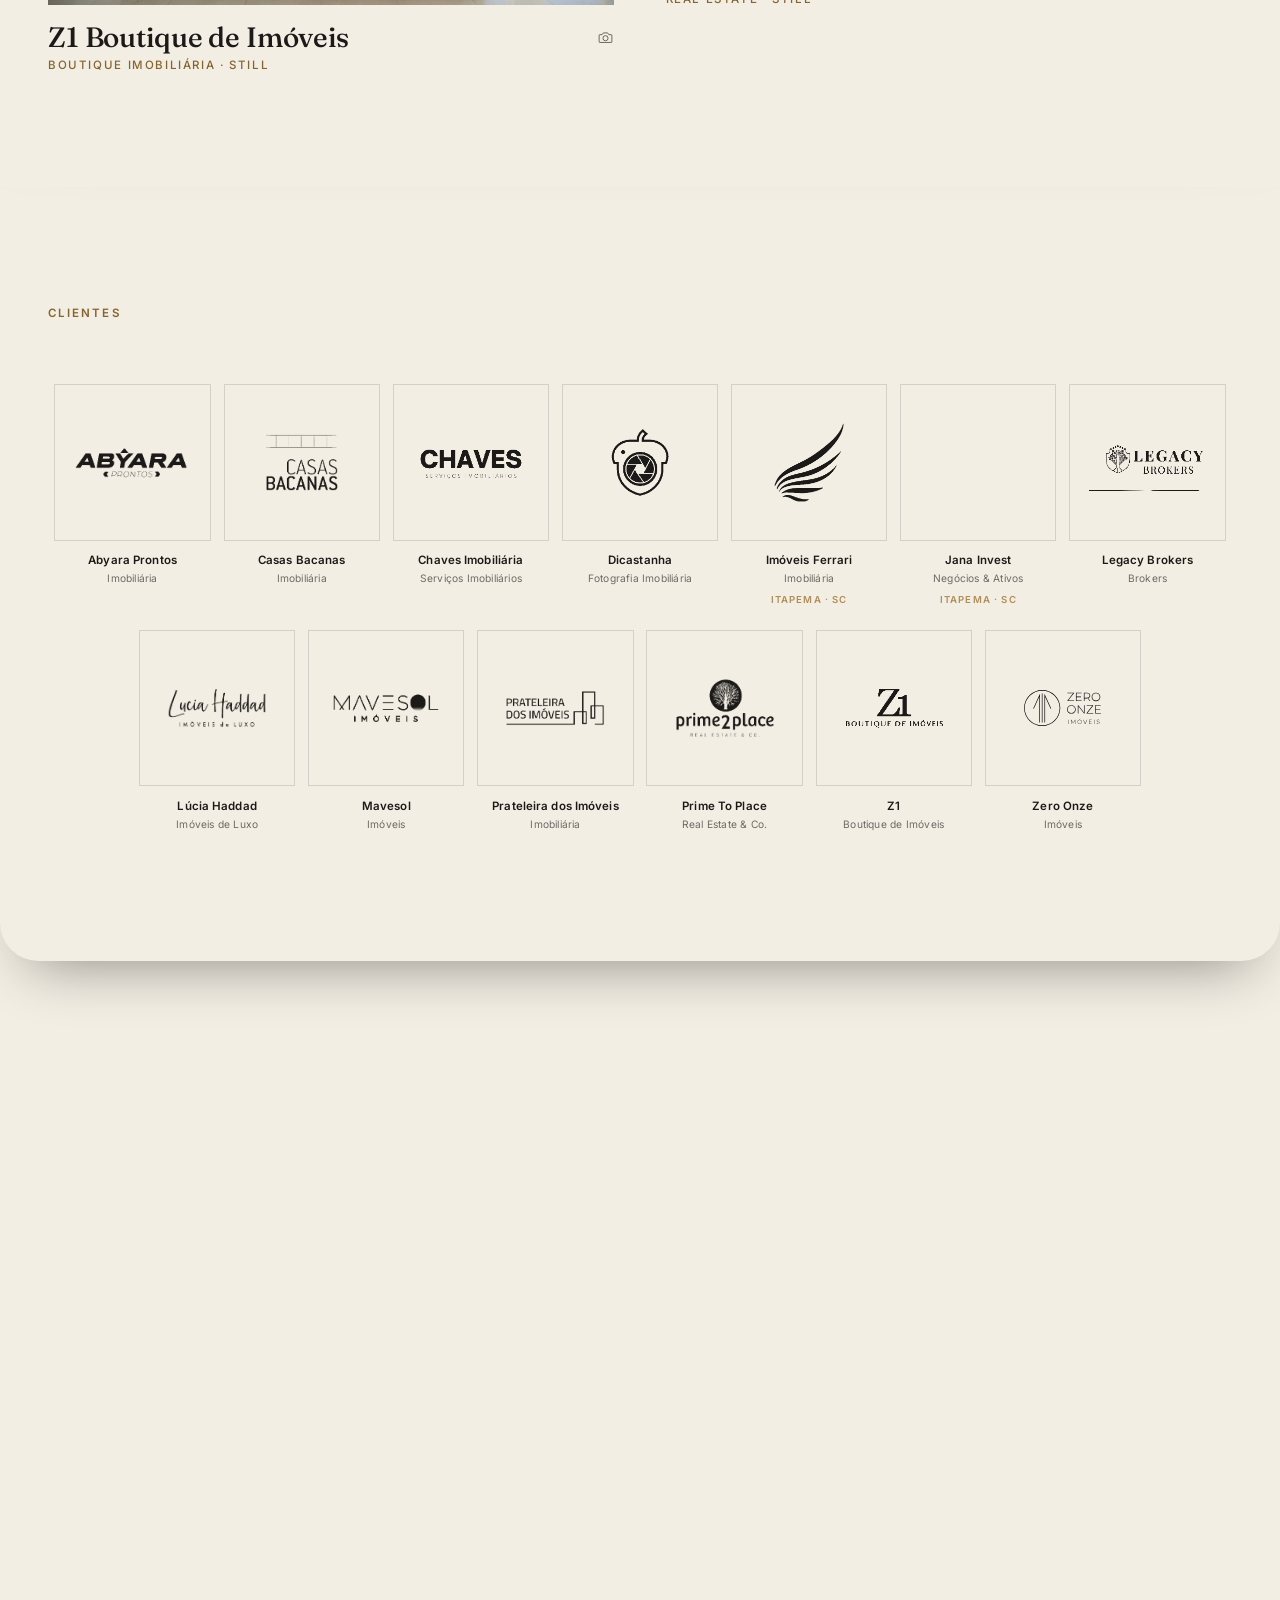
==== commit 29da7bb9: "Clients gallery: show Itapema - SC under Imoveis Ferrari and Jana Invest Co-Authored-By: Claude Sonn" ====
--- a/index.html
+++ b/index.html
@@ -77,7 +77,7 @@
 <link rel="preconnect" href="https://fonts.gstatic.com" crossorigin>
 <link rel="stylesheet" href="https://fonts.googleapis.com/css2?family=Fraunces:ital,opsz,wght@0,9..144,300;0,9..144,400;0,9..144,500;0,9..144,600;0,9..144,700;1,9..144,400;1,9..144,500&family=Inter:wght@300;400;500;600&display=swap" media="print" onload="this.media='all'">
 <noscript><link rel="stylesheet" href="https://fonts.googleapis.com/css2?family=Fraunces:ital,opsz,wght@0,9..144,300;0,9..144,400;0,9..144,500;0,9..144,600;0,9..144,700;1,9..144,400;1,9..144,500&family=Inter:wght@300;400;500;600&display=swap"></noscript>
-<link rel="stylesheet" href="style.css?v=20261119b">
+<link rel="stylesheet" href="style.css?v=20261119d">
 </head>
 <body>
 
@@ -265,7 +265,7 @@
   <div class="lightbox-counter" id="lightboxCounter"></div>
 </div>
 
-<script src="script.js?v=20261119c"></script>
+<script src="script.js?v=20261119d"></script>
 <script src="cookies.js?v=20261118"></script>
 </body>
 </html>
--- a/style.css
+++ b/style.css
@@ -407,6 +407,10 @@
 .client-cat{
   font-size:.64rem; color:rgba(27,26,24,.62); letter-spacing:.02em;
 }
+.client-city{
+  margin-top:.25rem; font-size:.6rem; font-weight:600; letter-spacing:.12em; text-transform:uppercase;
+  color:var(--gold);
+}
 @media (hover:hover){
   .client-card--linked:hover .client-mark img{ transform:scale(1.06); }
   .client-card--linked:hover .client-name{ color:var(--gold); }
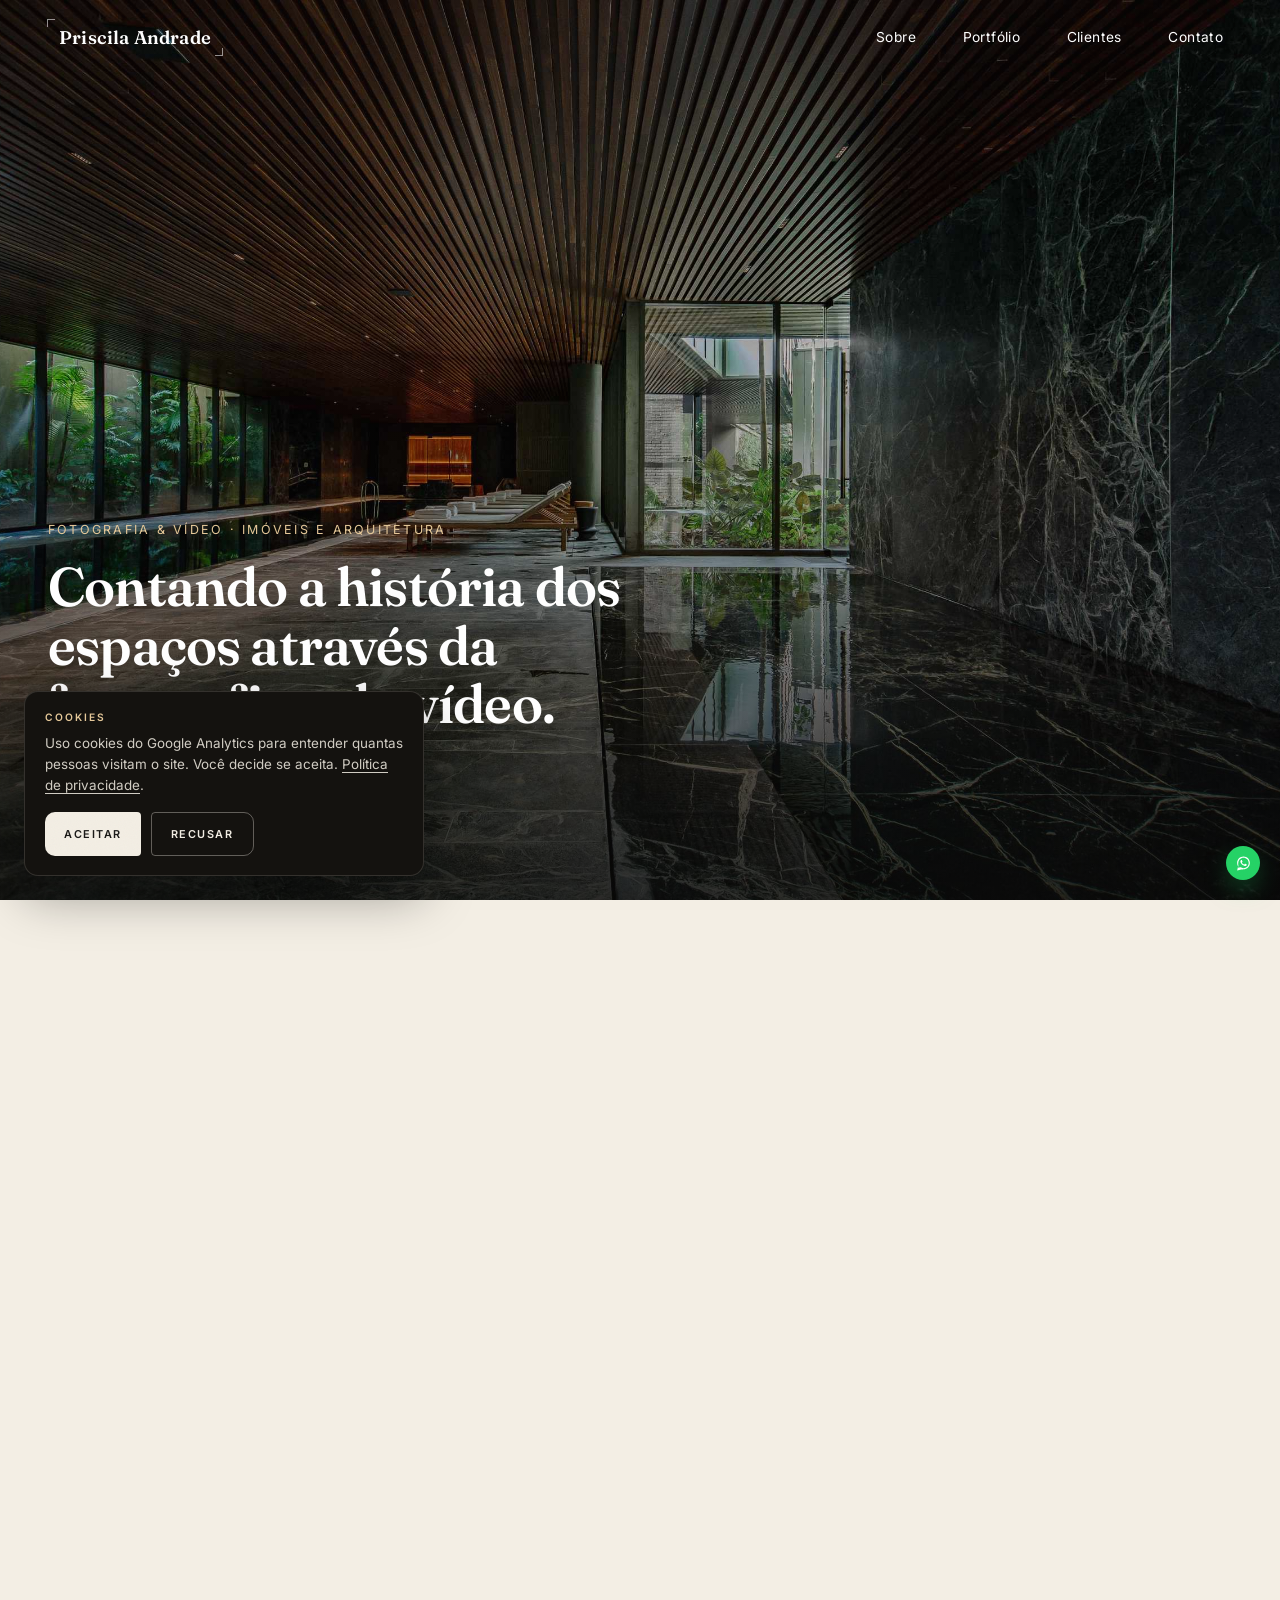
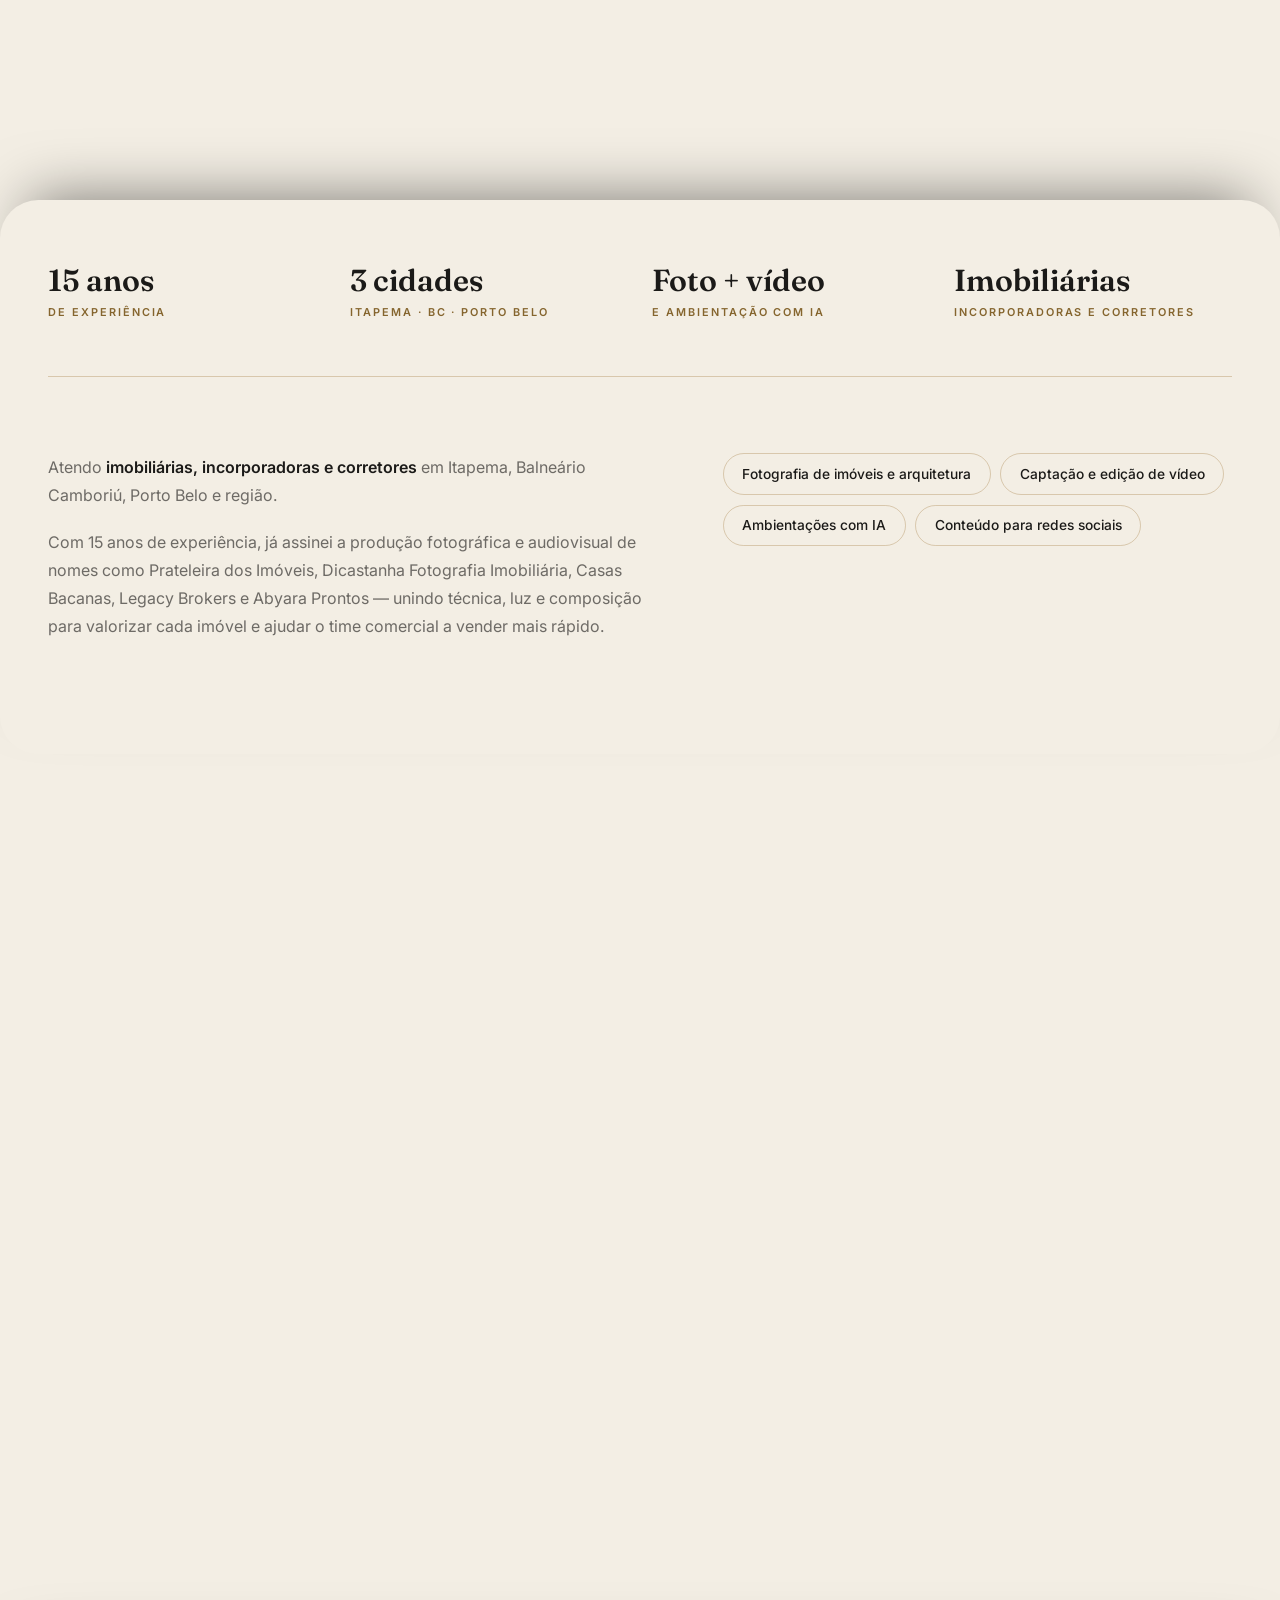
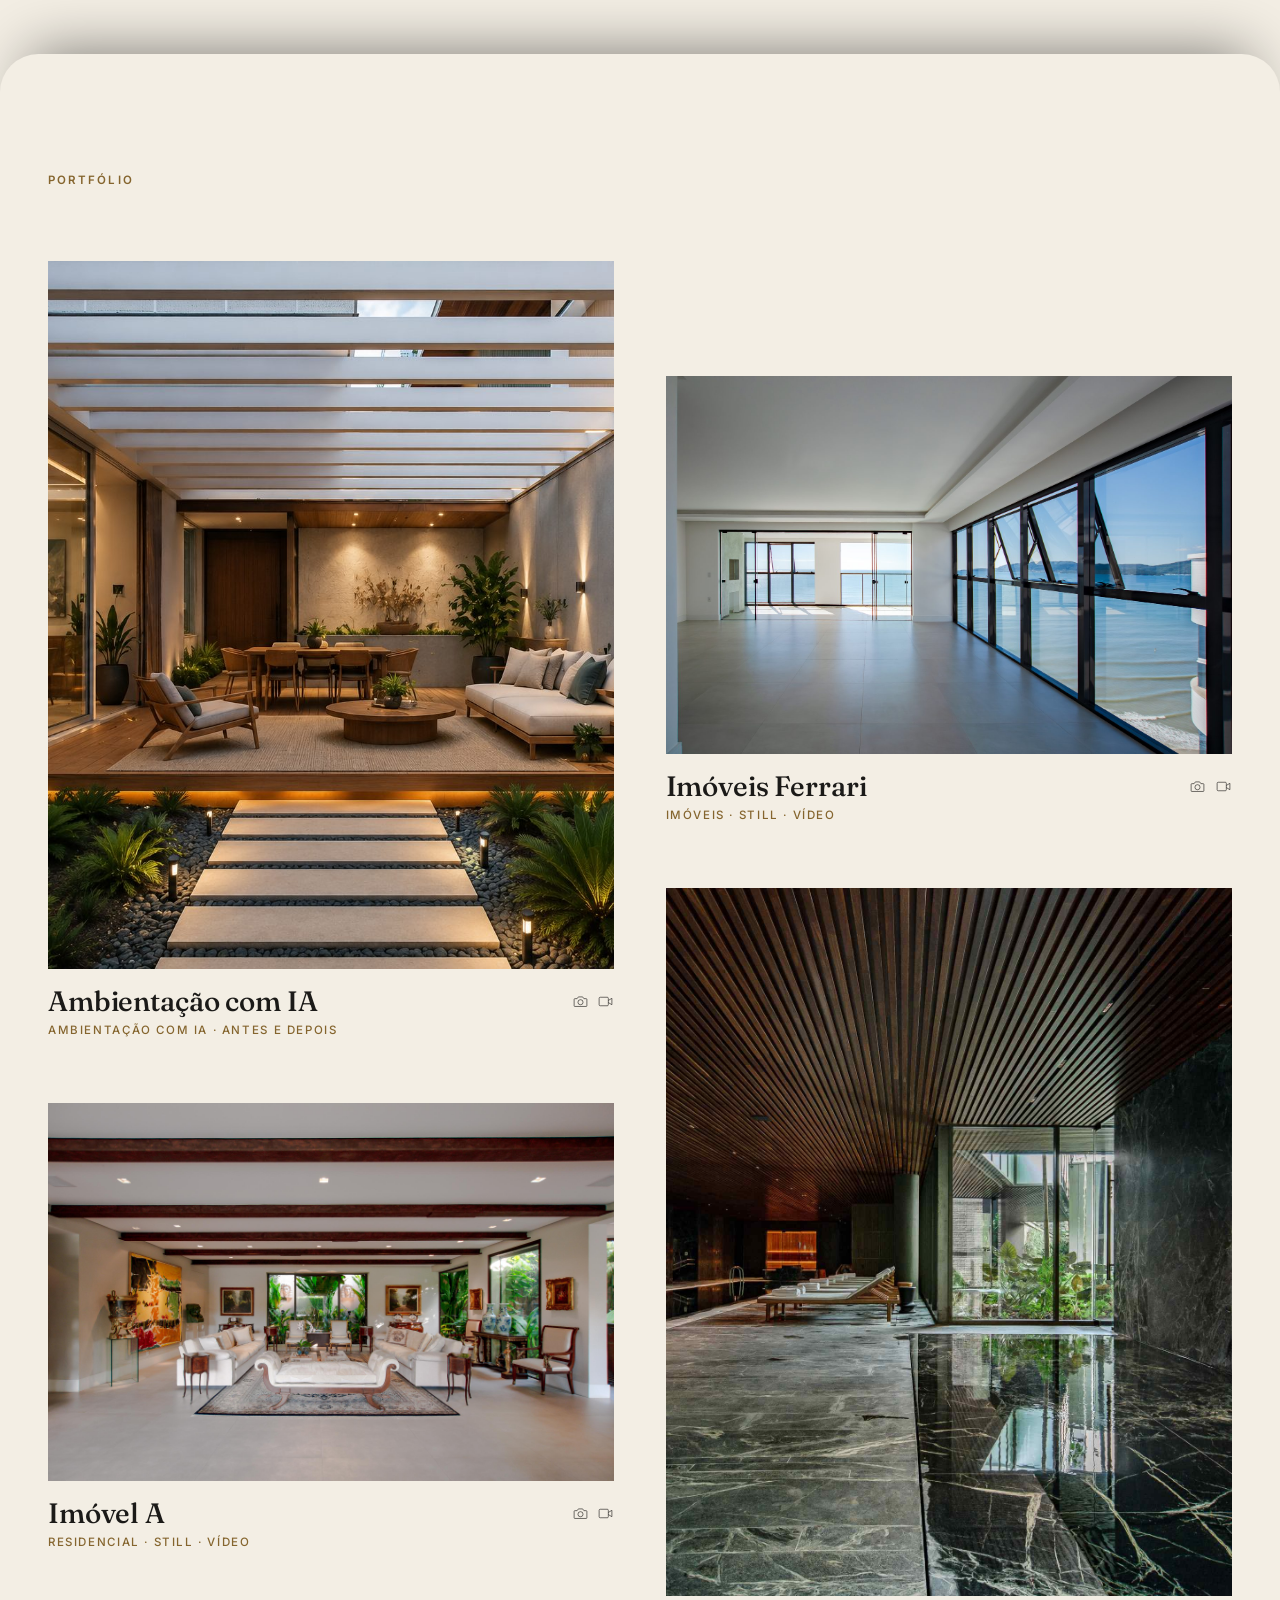
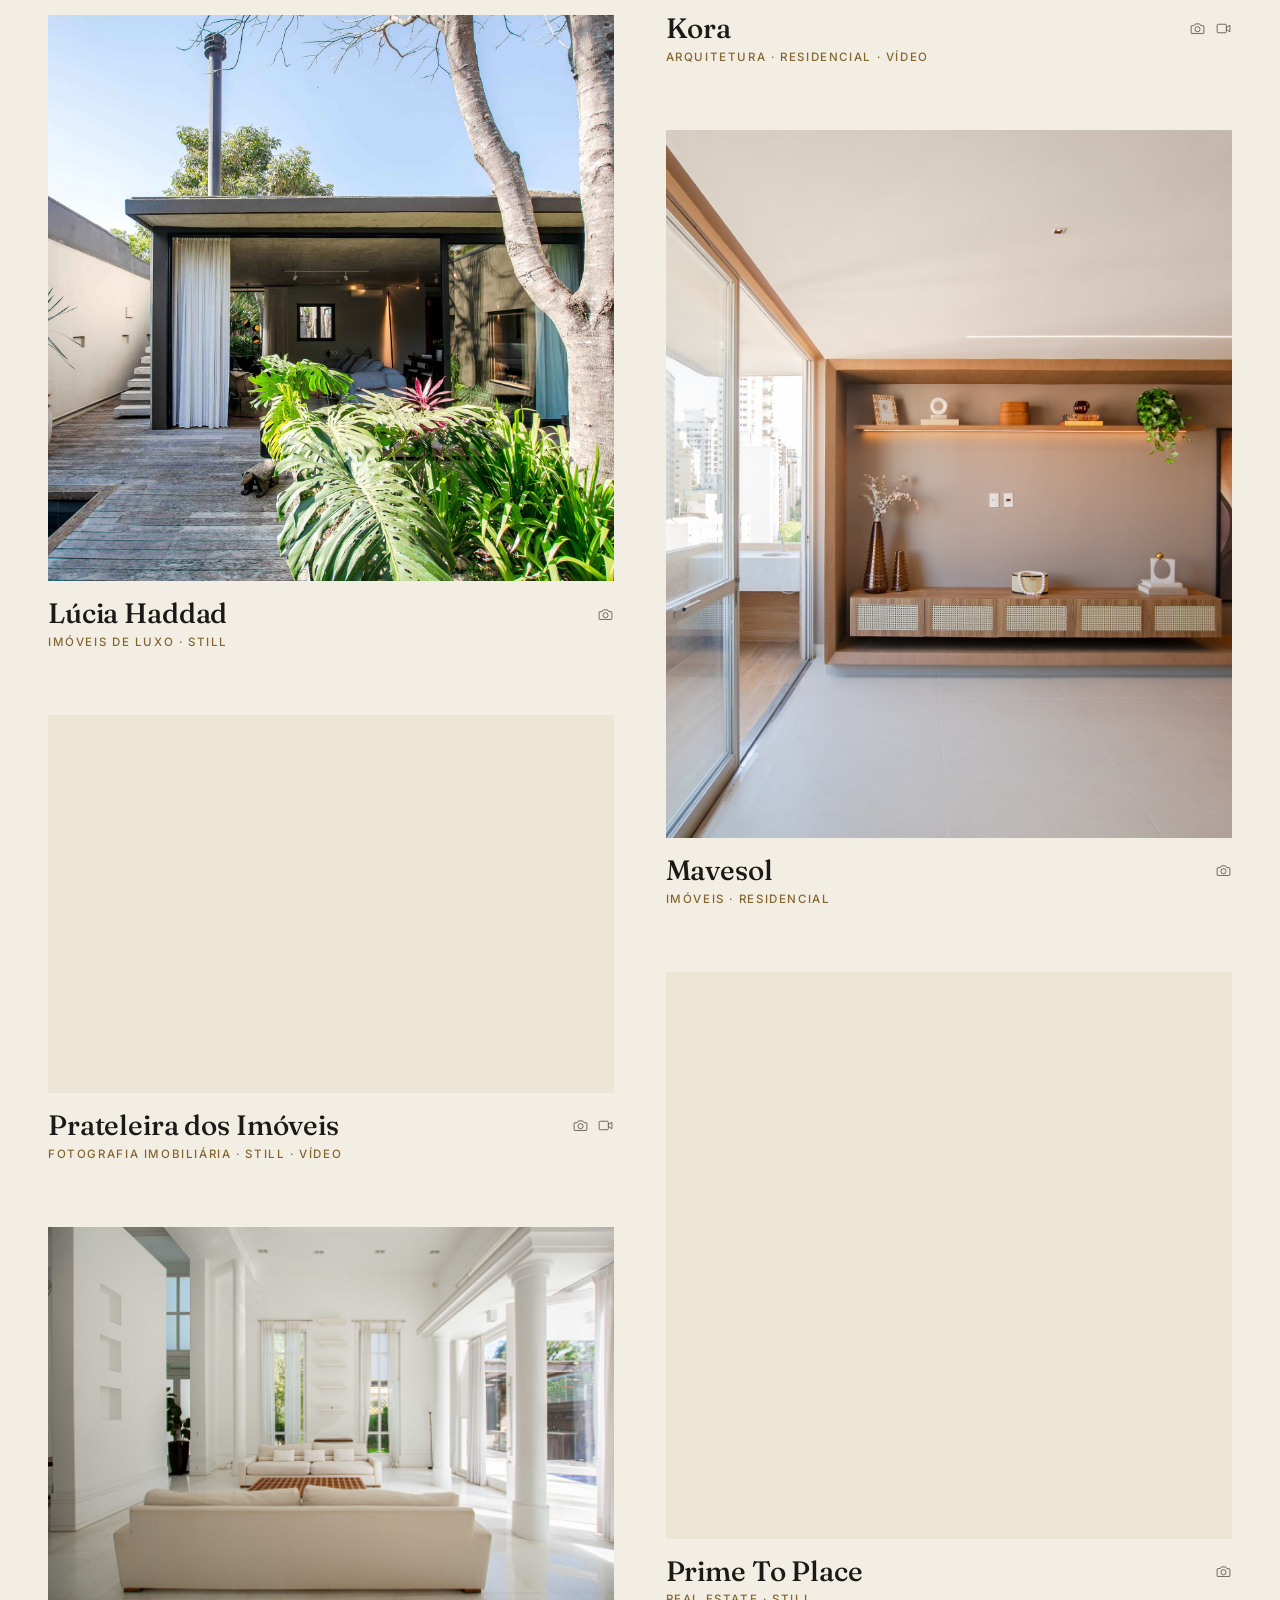
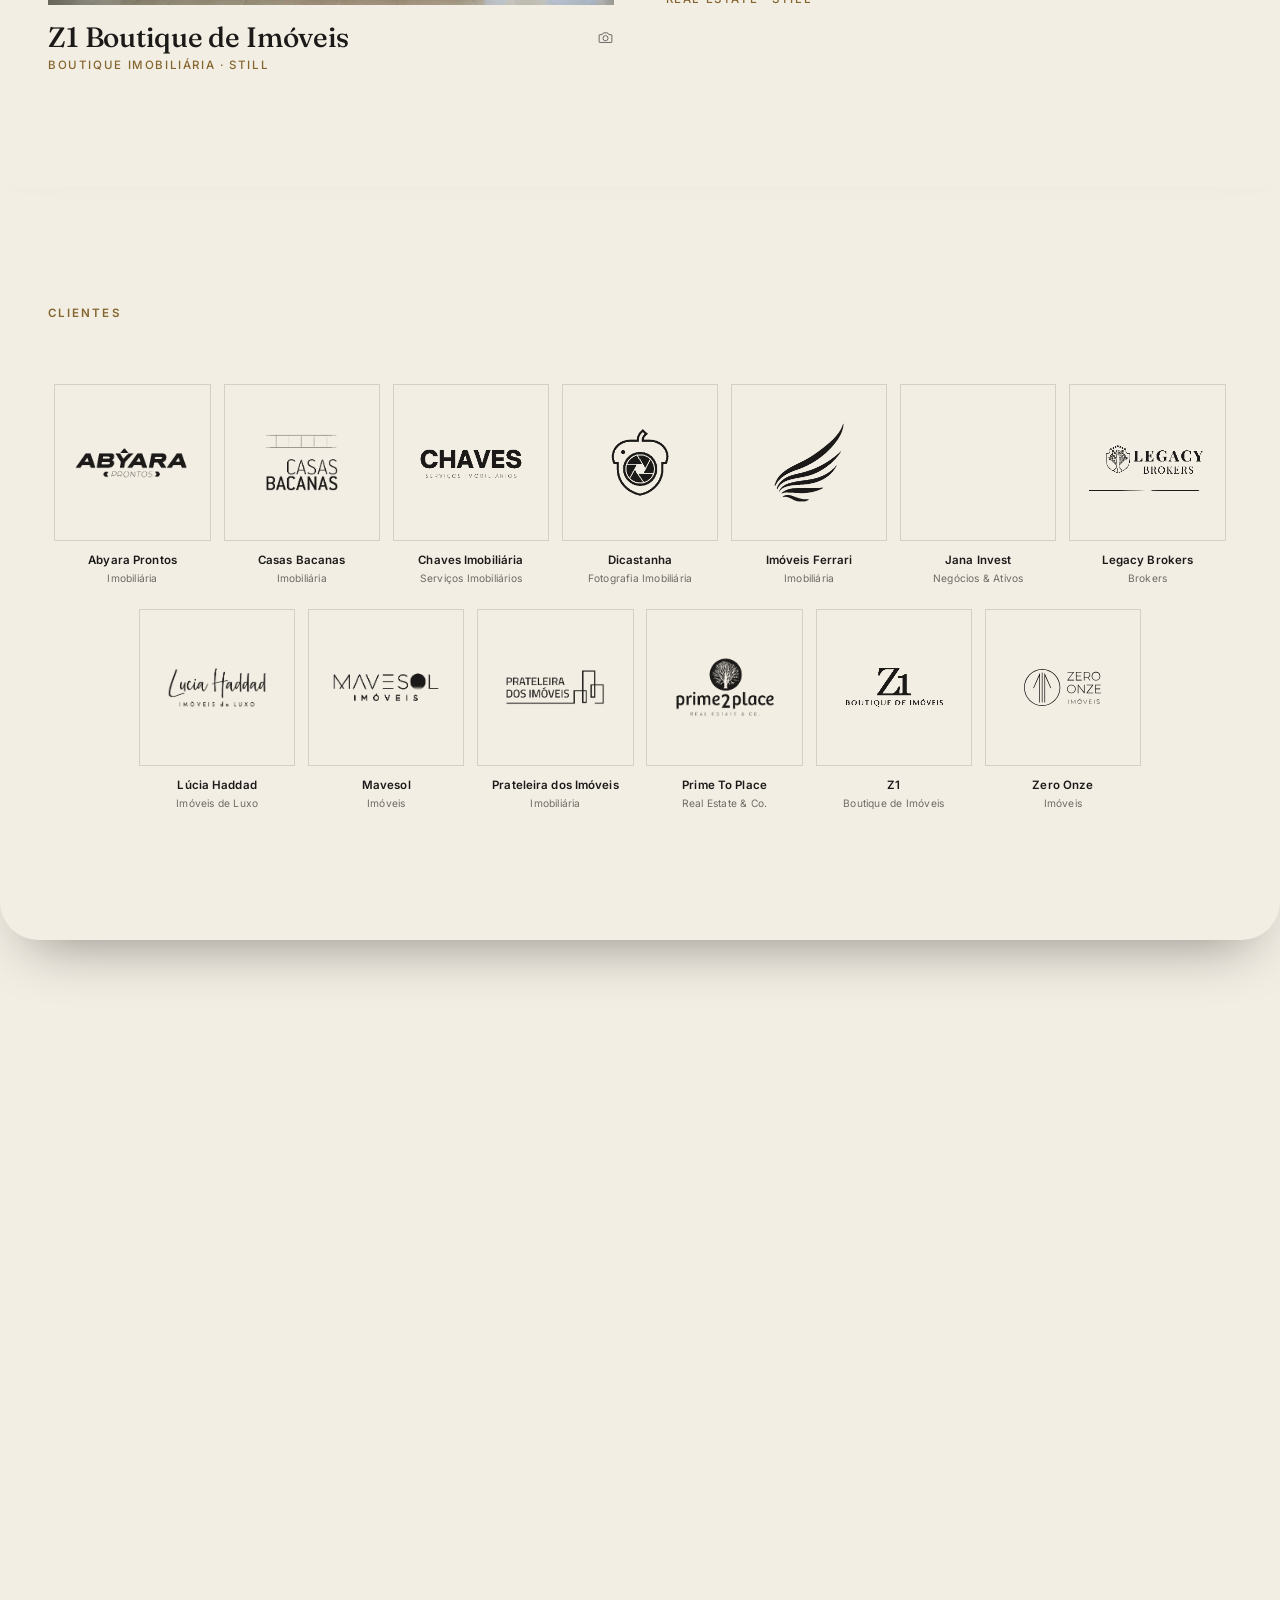
==== commit 0c2cd149: "Remove Itapema labels (tags, alt text, clients gallery); bump asset version Co-Authored-By: Claude S" ====
--- a/index.html
+++ b/index.html
@@ -77,7 +77,7 @@
 <link rel="preconnect" href="https://fonts.gstatic.com" crossorigin>
 <link rel="stylesheet" href="https://fonts.googleapis.com/css2?family=Fraunces:ital,opsz,wght@0,9..144,300;0,9..144,400;0,9..144,500;0,9..144,600;0,9..144,700;1,9..144,400;1,9..144,500&family=Inter:wght@300;400;500;600&display=swap" media="print" onload="this.media='all'">
 <noscript><link rel="stylesheet" href="https://fonts.googleapis.com/css2?family=Fraunces:ital,opsz,wght@0,9..144,300;0,9..144,400;0,9..144,500;0,9..144,600;0,9..144,700;1,9..144,400;1,9..144,500&family=Inter:wght@300;400;500;600&display=swap"></noscript>
-<link rel="stylesheet" href="style.css?v=20261119d">
+<link rel="stylesheet" href="style.css?v=20261119e">
 </head>
 <body>
 
@@ -265,7 +265,7 @@
   <div class="lightbox-counter" id="lightboxCounter"></div>
 </div>
 
-<script src="script.js?v=20261119d"></script>
+<script src="script.js?v=20261119e"></script>
 <script src="cookies.js?v=20261118"></script>
 </body>
 </html>
--- a/style.css
+++ b/style.css
@@ -407,10 +407,6 @@
 .client-cat{
   font-size:.64rem; color:rgba(27,26,24,.62); letter-spacing:.02em;
 }
-.client-city{
-  margin-top:.25rem; font-size:.6rem; font-weight:600; letter-spacing:.12em; text-transform:uppercase;
-  color:var(--gold);
-}
 @media (hover:hover){
   .client-card--linked:hover .client-mark img{ transform:scale(1.06); }
   .client-card--linked:hover .client-name{ color:var(--gold); }
